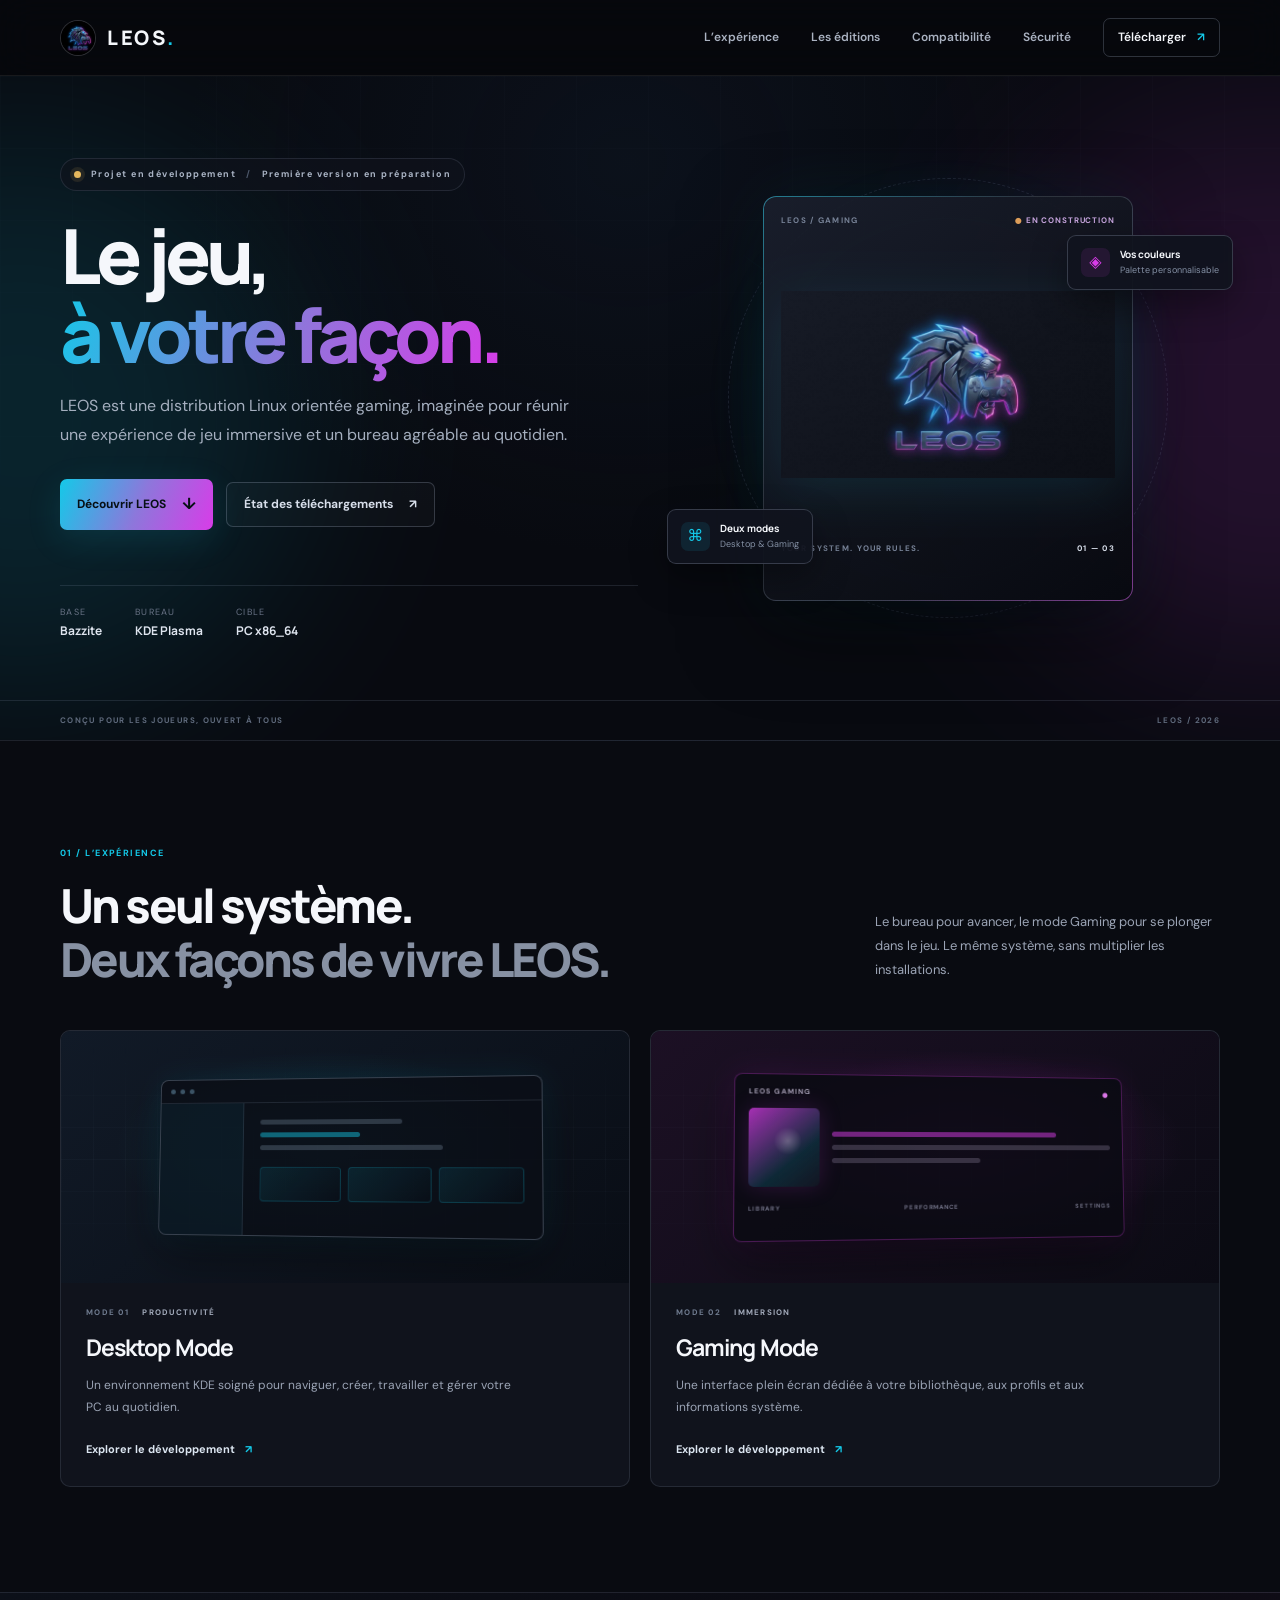
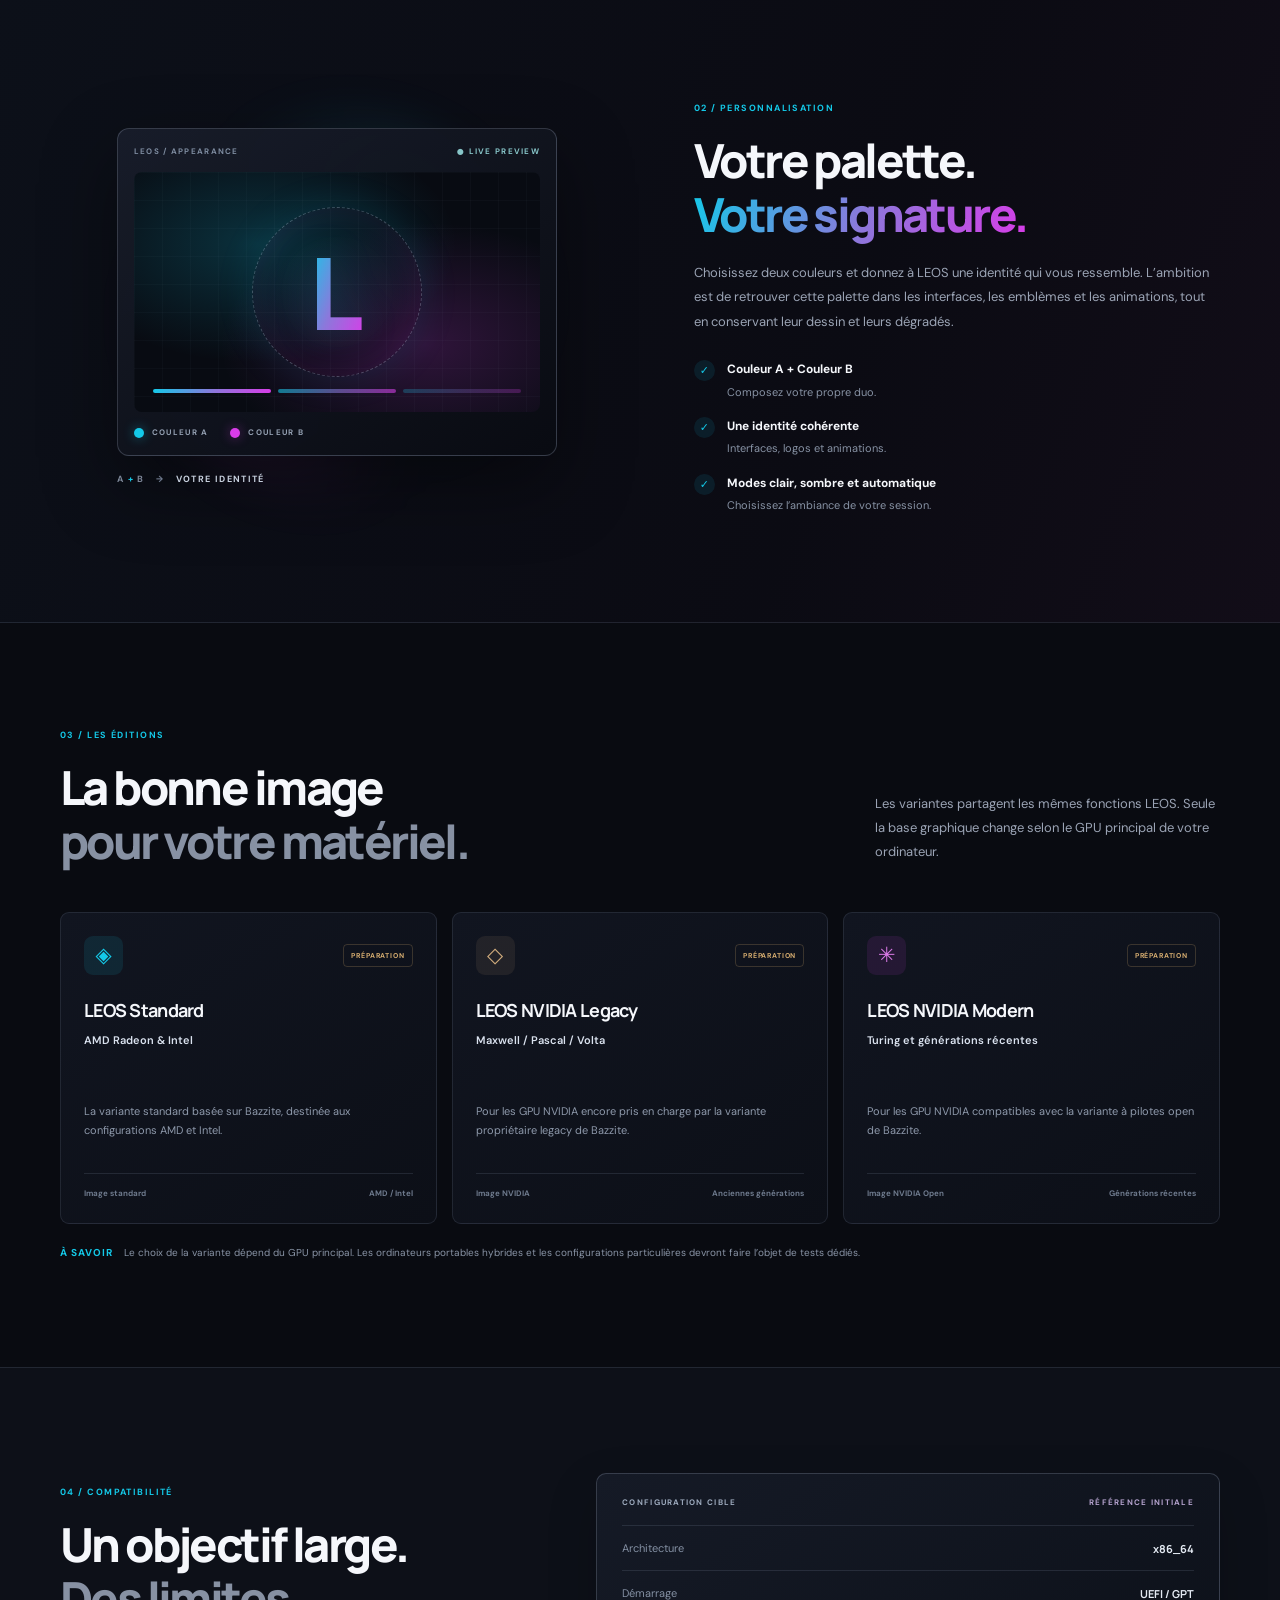
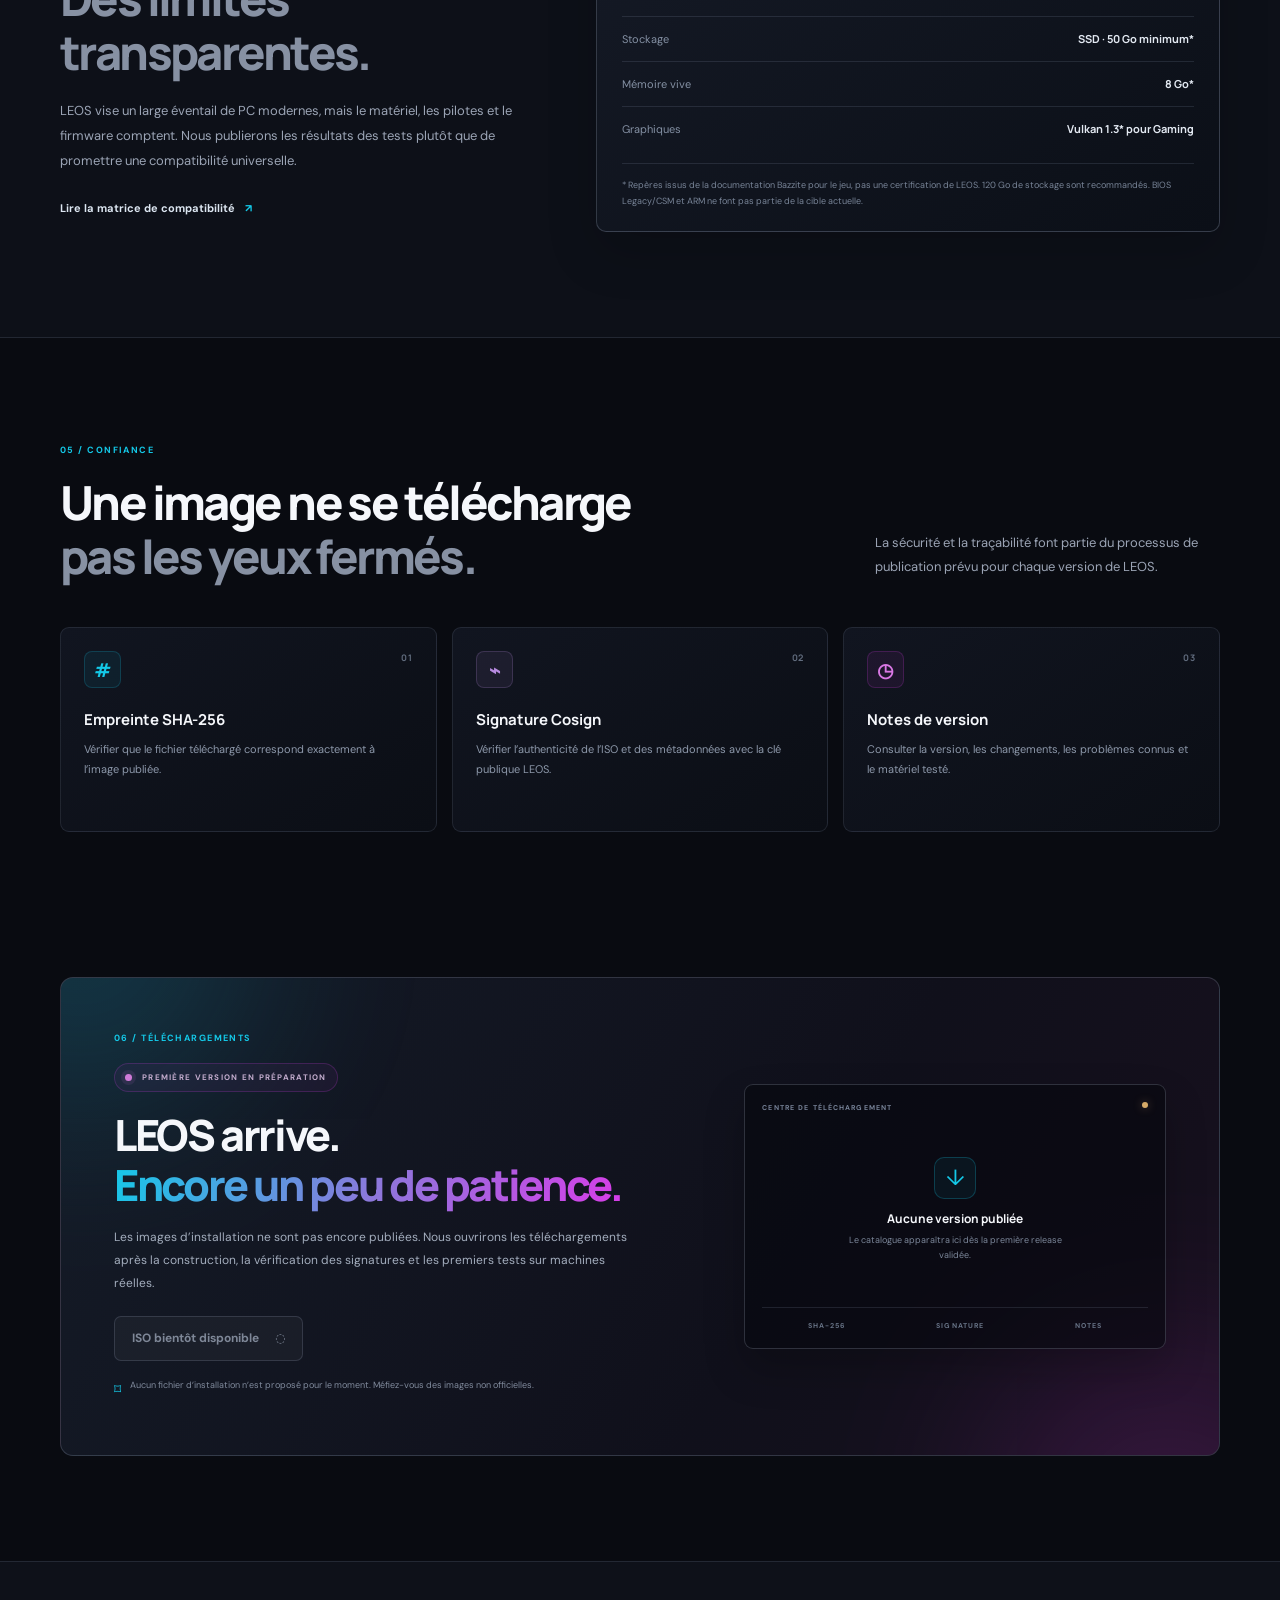
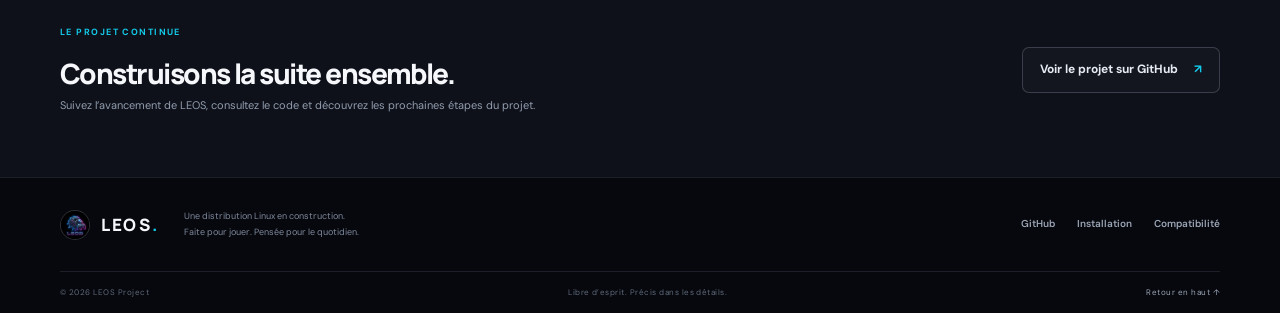
==== website/index.html @ 3f1412d2 "feat: add official LEOS launch website" ====
<!doctype html>
<html lang="fr">
<head>
  <meta charset="utf-8">
  <meta name="viewport" content="width=device-width, initial-scale=1">
  <meta name="theme-color" content="#07080d">
  <meta name="description" content="Découvrez LEOS, une distribution Linux en développement, pensée pour le jeu vidéo et le quotidien.">
  <meta property="og:type" content="website">
  <meta property="og:title" content="LEOS — Le jeu, à votre façon">
  <meta property="og:description" content="Une expérience Linux orientée gaming, personnalisable et construite pour le quotidien.">
  <meta property="og:image" content="assets/leos-gaming-logo.jpeg">
  <title>LEOS — Le jeu, à votre façon</title>
  <link rel="icon" type="image/svg+xml" href="assets/favicon.svg">
  <link rel="preconnect" href="https://fonts.googleapis.com">
  <link rel="preconnect" href="https://fonts.gstatic.com" crossorigin>
  <link href="https://fonts.googleapis.com/css2?family=DM+Sans:wght@400;500;600;700&family=Manrope:wght@400;500;600;700;800&display=swap" rel="stylesheet">
  <link rel="stylesheet" href="styles.css">
</head>
<body>
  <a class="skip-link" href="#contenu">Aller au contenu</a>

  <header class="site-header">
    <div class="container header-inner">
      <a class="brand" href="#accueil" aria-label="LEOS, accueil">
        <span class="brand-mark"><img src="assets/leos-gaming-logo.jpeg" alt=""></span>
        <span class="brand-word">LEOS<span class="brand-dot">.</span></span>
      </a>
      <button class="menu-toggle" type="button" aria-expanded="false" aria-controls="navigation" aria-label="Ouvrir le menu">
        <span></span><span></span>
      </button>
      <nav class="main-nav" id="navigation" aria-label="Navigation principale">
        <a href="#experience">L’expérience</a>
        <a href="#editions">Les éditions</a>
        <a href="#compatibilite">Compatibilité</a>
        <a href="#securite">Sécurité</a>
        <a class="nav-cta" href="#telechargement">Télécharger <span aria-hidden="true">↗</span></a>
      </nav>
    </div>
  </header>

  <main id="contenu">
    <section class="hero section-shell" id="accueil">
      <div class="hero-grid"></div>
      <div class="hero-glow hero-glow-a"></div>
      <div class="hero-glow hero-glow-b"></div>
      <div class="container hero-layout">
        <div class="hero-copy">
          <div class="eyebrow"><span class="status-pulse"></span> Projet en développement <span class="eyebrow-separator">/</span> Première version en préparation</div>
          <h1>Le jeu,<br><span class="gradient-text">à votre façon.</span></h1>
          <p class="hero-lead">LEOS est une distribution Linux orientée gaming, imaginée pour réunir une expérience de jeu immersive et un bureau agréable au quotidien.</p>
          <div class="hero-actions">
            <a class="button button-primary" href="#experience">Découvrir LEOS <span aria-hidden="true">↓</span></a>
            <a class="button button-quiet" href="#telechargement">État des téléchargements <span aria-hidden="true">↗</span></a>
          </div>
          <div class="hero-proof">
            <div><span class="proof-label">Base</span><strong>Bazzite</strong></div>
            <div><span class="proof-label">Bureau</span><strong>KDE Plasma</strong></div>
            <div><span class="proof-label">Cible</span><strong>PC x86_64</strong></div>
          </div>
        </div>
        <div class="hero-visual" aria-label="Emblème officiel LEOS Gaming">
          <div class="visual-orbit orbit-one"></div>
          <div class="visual-orbit orbit-two"></div>
          <div class="visual-crosshair crosshair-one"></div>
          <div class="visual-crosshair crosshair-two"></div>
          <div class="visual-card">
            <div class="visual-card-top"><span>LEOS / GAMING</span><span class="live-indicator">● EN CONSTRUCTION</span></div>
            <img class="hero-emblem" src="assets/leos-gaming-logo.jpeg" alt="Emblème du lion LEOS Gaming">
            <div class="visual-card-bottom"><span>YOUR SYSTEM. YOUR RULES.</span><span class="visual-index">01 — 03</span></div>
          </div>
          <div class="floating-tag tag-left"><span class="tag-icon">⌘</span><span><strong>Deux modes</strong><small>Desktop & Gaming</small></span></div>
          <div class="floating-tag tag-right"><span class="tag-icon tag-gradient">◈</span><span><strong>Vos couleurs</strong><small>Palette personnalisable</small></span></div>
        </div>
      </div>
      <div class="hero-bottom-line"><div class="container"><span>CONÇU POUR LES JOUEURS, OUVERT À TOUS</span><span>LEOS / 2026</span></div></div>
    </section>

    <section class="intro-section section-pad" id="experience">
      <div class="container">
        <div class="section-heading">
          <div><span class="section-kicker">01 / L’EXPÉRIENCE</span><h2>Un seul système.<br><span class="muted-heading">Deux façons de vivre LEOS.</span></h2></div>
          <p>Le bureau pour avancer, le mode Gaming pour se plonger dans le jeu. Le même système, sans multiplier les installations.</p>
        </div>
        <div class="mode-grid">
          <article class="mode-card mode-desktop">
            <div class="mode-card-art desktop-art" aria-hidden="true"><div class="window-frame"><div class="window-dots"><i></i><i></i><i></i></div><div class="window-content"><div class="window-sidebar"></div><div class="window-main"><span></span><span></span><span></span><div class="window-tile-row"><i></i><i></i><i></i></div></div></div></div></div>
            <div class="mode-card-body"><div class="mode-label">MODE 01 <span>PRODUCTIVITÉ</span></div><h3>Desktop Mode</h3><p>Un environnement KDE soigné pour naviguer, créer, travailler et gérer votre PC au quotidien.</p><a href="https://github.com/jovanille43/LEOS/tree/main/desktop" class="text-link" target="_blank" rel="noreferrer">Explorer le développement <span aria-hidden="true">↗</span></a></div>
          </article>
          <article class="mode-card mode-gaming">
            <div class="mode-card-art gaming-art" aria-hidden="true"><div class="game-frame"><div class="game-top"><span>LEOS GAMING</span><span>●</span></div><div class="game-content"><div class="game-cover"></div><div class="game-lines"><i></i><i></i><i></i></div></div><div class="game-bottom"><span>LIBRARY</span><span>PERFORMANCE</span><span>SETTINGS</span></div></div></div>
            <div class="mode-card-body"><div class="mode-label">MODE 02 <span>IMMERSION</span></div><h3>Gaming Mode</h3><p>Une interface plein écran dédiée à votre bibliothèque, aux profils et aux informations système.</p><a href="https://github.com/jovanille43/LEOS/tree/main/gaming" class="text-link" target="_blank" rel="noreferrer">Explorer le développement <span aria-hidden="true">↗</span></a></div>
          </article>
        </div>
      </div>
    </section>

    <section class="custom-section section-pad">
      <div class="container custom-layout">
        <div class="custom-visual" aria-hidden="true">
          <div class="palette-panel">
            <div class="palette-panel-head"><span>LEOS / APPEARANCE</span><span>● LIVE PREVIEW</span></div>
            <div class="palette-preview">
              <div class="palette-ring"></div>
              <div class="palette-mark">L</div>
              <div class="palette-bars"><i></i><i></i><i></i></div>
            </div>
            <div class="palette-controls"><span><i class="color-dot color-a"></i> COULEUR A</span><span><i class="color-dot color-b"></i> COULEUR B</span></div>
          </div>
          <div class="palette-caption">A <span>+</span> B <span class="caption-arrow">→</span> <strong>VOTRE IDENTITÉ</strong></div>
        </div>
        <div class="custom-copy">
          <span class="section-kicker">02 / PERSONNALISATION</span>
          <h2>Votre palette.<br><span class="gradient-text">Votre signature.</span></h2>
          <p>Choisissez deux couleurs et donnez à LEOS une identité qui vous ressemble. L’ambition est de retrouver cette palette dans les interfaces, les emblèmes et les animations, tout en conservant leur dessin et leurs dégradés.</p>
          <div class="custom-points"><div><span class="check-mark">✓</span><span><strong>Couleur A + Couleur B</strong><small>Composez votre propre duo.</small></span></div><div><span class="check-mark">✓</span><span><strong>Une identité cohérente</strong><small>Interfaces, logos et animations.</small></span></div><div><span class="check-mark">✓</span><span><strong>Modes clair, sombre et automatique</strong><small>Choisissez l’ambiance de votre session.</small></span></div></div>
        </div>
      </div>
    </section>

    <section class="editions-section section-pad" id="editions">
      <div class="container">
        <div class="section-heading">
          <div><span class="section-kicker">03 / LES ÉDITIONS</span><h2>La bonne image<br><span class="muted-heading">pour votre matériel.</span></h2></div>
          <p>Les variantes partagent les mêmes fonctions LEOS. Seule la base graphique change selon le GPU principal de votre ordinateur.</p>
        </div>
        <div class="edition-grid">
          <article class="edition-card">
            <div class="edition-top"><span class="edition-symbol symbol-standard">◈</span><span class="edition-status">PRÉPARATION</span></div>
            <h3>LEOS Standard</h3><p class="edition-target">AMD Radeon & Intel</p>
            <p>La variante standard basée sur Bazzite, destinée aux configurations AMD et Intel.</p>
            <div class="edition-meta"><span>Image standard</span><span>AMD / Intel</span></div>
          </article>
          <article class="edition-card">
            <div class="edition-top"><span class="edition-symbol symbol-legacy">◇</span><span class="edition-status">PRÉPARATION</span></div>
            <h3>LEOS NVIDIA Legacy</h3><p class="edition-target">Maxwell / Pascal / Volta</p>
            <p>Pour les GPU NVIDIA encore pris en charge par la variante propriétaire legacy de Bazzite.</p>
            <div class="edition-meta"><span>Image NVIDIA</span><span>Anciennes générations</span></div>
          </article>
          <article class="edition-card">
            <div class="edition-top"><span class="edition-symbol symbol-modern">✳</span><span class="edition-status">PRÉPARATION</span></div>
            <h3>LEOS NVIDIA Modern</h3><p class="edition-target">Turing et générations récentes</p>
            <p>Pour les GPU NVIDIA compatibles avec la variante à pilotes open de Bazzite.</p>
            <div class="edition-meta"><span>Image NVIDIA Open</span><span>Générations récentes</span></div>
          </article>
        </div>
        <p class="edition-note"><span>À savoir</span> Le choix de la variante dépend du GPU principal. Les ordinateurs portables hybrides et les configurations particulières devront faire l’objet de tests dédiés.</p>
      </div>
    </section>

    <section class="compat-section section-pad" id="compatibilite">
      <div class="container compat-layout">
        <div class="compat-copy">
          <span class="section-kicker">04 / COMPATIBILITÉ</span>
          <h2>Un objectif large.<br><span class="muted-heading">Des limites transparentes.</span></h2>
          <p>LEOS vise un large éventail de PC modernes, mais le matériel, les pilotes et le firmware comptent. Nous publierons les résultats des tests plutôt que de promettre une compatibilité universelle.</p>
          <a class="text-link" href="https://github.com/jovanille43/LEOS/blob/main/docs/hardware-compatibility.md" target="_blank" rel="noreferrer">Lire la matrice de compatibilité <span aria-hidden="true">↗</span></a>
        </div>
        <div class="spec-panel">
          <div class="spec-panel-header"><span>CONFIGURATION CIBLE</span><span class="spec-label">RÉFÉRENCE INITIALE</span></div>
          <div class="spec-row"><span>Architecture</span><strong>x86_64</strong></div>
          <div class="spec-row"><span>Démarrage</span><strong>UEFI / GPT</strong></div>
          <div class="spec-row"><span>Stockage</span><strong>SSD · 50 Go minimum*</strong></div>
          <div class="spec-row"><span>Mémoire vive</span><strong>8 Go*</strong></div>
          <div class="spec-row"><span>Graphiques</span><strong>Vulkan 1.3* pour Gaming</strong></div>
          <div class="spec-footnote">* Repères issus de la documentation Bazzite pour le jeu, pas une certification de LEOS. 120 Go de stockage sont recommandés. BIOS Legacy/CSM et ARM ne font pas partie de la cible actuelle.</div>
        </div>
      </div>
    </section>

    <section class="security-section section-pad" id="securite">
      <div class="container">
        <div class="section-heading">
          <div><span class="section-kicker">05 / CONFIANCE</span><h2>Une image ne se télécharge<br><span class="muted-heading">pas les yeux fermés.</span></h2></div>
          <p>La sécurité et la traçabilité font partie du processus de publication prévu pour chaque version de LEOS.</p>
        </div>
        <div class="security-grid">
          <article class="security-item"><span class="security-number">01</span><div class="security-icon">#</div><h3>Empreinte SHA-256</h3><p>Vérifier que le fichier téléchargé correspond exactement à l’image publiée.</p></article>
          <article class="security-item"><span class="security-number">02</span><div class="security-icon">⌁</div><h3>Signature Cosign</h3><p>Vérifier l’authenticité de l’ISO et des métadonnées avec la clé publique LEOS.</p></article>
          <article class="security-item"><span class="security-number">03</span><div class="security-icon">◷</div><h3>Notes de version</h3><p>Consulter la version, les changements, les problèmes connus et le matériel testé.</p></article>
        </div>
      </div>
    </section>

    <section class="download-section section-pad" id="telechargement">
      <div class="container">
        <div class="download-panel">
          <div class="download-orb download-orb-a"></div><div class="download-orb download-orb-b"></div>
          <div class="download-content">
            <span class="section-kicker">06 / TÉLÉCHARGEMENTS</span>
            <div class="download-status"><span class="status-pulse"></span> PREMIÈRE VERSION EN PRÉPARATION</div>
            <h2>LEOS arrive.<br><span class="gradient-text">Encore un peu de patience.</span></h2>
            <p>Les images d’installation ne sont pas encore publiées. Nous ouvrirons les téléchargements après la construction, la vérification des signatures et les premiers tests sur machines réelles.</p>
            <button class="button button-disabled" type="button" disabled aria-disabled="true">ISO bientôt disponible <span aria-hidden="true">◌</span></button>
            <div class="download-footnote"><span class="lock-icon">⌑</span> Aucun fichier d’installation n’est proposé pour le moment. Méfiez-vous des images non officielles.</div>
          </div>
          <div class="release-preview">
            <div class="release-preview-head"><span>CENTRE DE TÉLÉCHARGEMENT</span><span class="release-dot"></span></div>
            <div class="release-placeholder"><div class="release-icon">↓</div><strong>Aucune version publiée</strong><span>Le catalogue apparaîtra ici dès la première release validée.</span></div>
            <div class="release-preview-footer"><span>SHA-256</span><span>SIGNATURE</span><span>NOTES</span></div>
          </div>
        </div>
      </div>
    </section>

    <section class="community-section">
      <div class="container community-inner"><div><span class="section-kicker">LE PROJET CONTINUE</span><h2>Construisons la suite ensemble.</h2><p>Suivez l’avancement de LEOS, consultez le code et découvrez les prochaines étapes du projet.</p></div><a class="button button-outline" href="https://github.com/jovanille43/LEOS" target="_blank" rel="noreferrer">Voir le projet sur GitHub <span aria-hidden="true">↗</span></a></div>
    </section>
  </main>

  <footer class="site-footer">
    <div class="container footer-main">
      <a class="brand footer-brand" href="#accueil"><span class="brand-mark"><img src="assets/leos-gaming-logo.jpeg" alt=""></span><span class="brand-word">LEOS<span class="brand-dot">.</span></span></a>
      <p>Une distribution Linux en construction.<br>Faite pour jouer. Pensée pour le quotidien.</p>
      <div class="footer-links"><a href="https://github.com/jovanille43/LEOS" target="_blank" rel="noreferrer">GitHub</a><a href="https://github.com/jovanille43/LEOS/blob/main/docs/installation.md" target="_blank" rel="noreferrer">Installation</a><a href="https://github.com/jovanille43/LEOS/blob/main/docs/hardware-compatibility.md" target="_blank" rel="noreferrer">Compatibilité</a></div>
    </div>
    <div class="container footer-bottom"><span>© <span id="year">2026</span> LEOS Project</span><span>Libre d’esprit. Précis dans les détails.</span><a href="#accueil">Retour en haut ↑</a></div>
  </footer>
  <script src="script.js" defer></script>
</body>
</html>
---- website/styles.css ----
:root {
  color-scheme: dark;
  --bg: #07080d;
  --bg-soft: #0b0d14;
  --panel: #10131c;
  --panel-raised: #141824;
  --line: rgba(180, 194, 220, .13);
  --line-strong: rgba(180, 194, 220, .23);
  --text: #f5f7fb;
  --muted: #9ba4b5;
  --subtle: #697386;
  --a: #14c9e8;
  --b: #d83ce8;
  --gradient: linear-gradient(112deg, var(--a) 0%, #8d77db 52%, var(--b) 100%);
  --font: "DM Sans", ui-sans-serif, system-ui, sans-serif;
  --display: "Manrope", "DM Sans", ui-sans-serif, sans-serif;
  --container: 1160px;
}
* { box-sizing: border-box; }
html { scroll-behavior: smooth; scroll-padding-top: 92px; }
body { margin: 0; background: var(--bg); color: var(--text); font-family: var(--font); font-size: 15px; line-height: 1.65; -webkit-font-smoothing: antialiased; }
a { color: inherit; text-decoration: none; }
button { font: inherit; }
img { display: block; max-width: 100%; }
.container { width: min(var(--container), calc(100% - 48px)); margin-inline: auto; }
.skip-link { position: absolute; top: -60px; left: 20px; z-index: 100; padding: 10px 14px; background: white; color: #111; border-radius: 8px; }
.skip-link:focus { top: 12px; }
.site-header { position: sticky; top: 0; z-index: 50; height: 76px; background: rgba(7, 8, 13, .84); border-bottom: 1px solid rgba(255,255,255,.07); backdrop-filter: blur(18px); }
.header-inner, .main-nav, .brand { display: flex; align-items: center; }
.header-inner { height: 100%; justify-content: space-between; }
.brand { gap: 11px; }
.brand-mark { width: 36px; height: 36px; overflow: hidden; border-radius: 50%; display: grid; place-items: center; background: #090b11; border: 1px solid rgba(255,255,255,.15); }
.brand-mark img { width: 100%; height: 100%; object-fit: cover; }
.brand-word { font: 800 20px/1 var(--display); letter-spacing: .13em; }
.brand-dot { color: var(--a); }
.main-nav { gap: 32px; font-size: 12px; font-weight: 600; color: #abb3c2; }
.main-nav a { transition: color .2s ease; }
.main-nav a:hover, .footer-links a:hover { color: white; }
.main-nav .nav-cta { color: var(--text); border: 1px solid var(--line-strong); border-radius: 7px; padding: 9px 14px; }
.nav-cta span { color: var(--a); margin-left: 8px; }
.menu-toggle { display: none; }
.section-shell { position: relative; overflow: hidden; }
.hero { min-height: 665px; display: flex; align-items: center; border-bottom: 1px solid var(--line); background: radial-gradient(ellipse at 49% 13%, rgba(22, 39, 63, .24), transparent 48%), #080a10; }
.hero-grid { position: absolute; inset: 0; opacity: .32; pointer-events: none; background-image: linear-gradient(rgba(158,178,205,.055) 1px, transparent 1px), linear-gradient(90deg, rgba(158,178,205,.055) 1px, transparent 1px); background-size: 72px 72px; mask-image: linear-gradient(to bottom, black, transparent 90%); }
.hero-glow { position: absolute; width: 560px; height: 560px; border-radius: 50%; filter: blur(100px); opacity: .13; pointer-events: none; }
.hero-glow-a { left: -260px; top: 60px; background: var(--a); }
.hero-glow-b { right: -270px; top: 30px; background: var(--b); }
.hero-layout { position: relative; z-index: 1; display: grid; grid-template-columns: 1.03fr .97fr; align-items: center; gap: 38px; padding-top: 66px; padding-bottom: 85px; }
.hero-copy { max-width: 590px; }
.eyebrow, .section-kicker, .mode-label, .edition-status, .spec-panel-header, .release-preview-head, .release-preview-footer, .visual-card-top, .visual-card-bottom, .palette-panel-head, .palette-controls, .download-status { font-size: 9px; font-weight: 700; letter-spacing: .16em; }
.eyebrow { display: inline-flex; align-items: center; gap: 10px; color: #aab4c5; border: 1px solid var(--line); background: rgba(16,19,28,.65); border-radius: 100px; padding: 8px 13px; }
.status-pulse { width: 7px; height: 7px; flex: 0 0 7px; border-radius: 50%; background: #e5b75d; box-shadow: 0 0 0 4px rgba(229,183,93,.11); }
.eyebrow-separator { color: #4d586b; }
h1, h2, h3, p { margin-top: 0; }
h1, h2, h3 { font-family: var(--display); }
h1 { margin: 25px 0 19px; font-size: clamp(48px, 6.4vw, 76px); line-height: 1.03; letter-spacing: -.065em; font-weight: 800; }
.gradient-text { color: transparent; background: var(--gradient); background-clip: text; -webkit-background-clip: text; }
.hero-lead { max-width: 515px; color: #a5afbf; font-size: 16px; line-height: 1.8; }
.hero-actions { display: flex; align-items: center; gap: 13px; margin-top: 30px; flex-wrap: wrap; }
.button { display: inline-flex; align-items: center; justify-content: center; gap: 16px; border-radius: 7px; padding: 12px 17px; font-size: 12px; font-weight: 700; transition: transform .2s ease, border-color .2s ease, background .2s ease; }
.button:hover:not(:disabled) { transform: translateY(-2px); }
.button-primary { color: #071015; background: var(--gradient); box-shadow: 0 9px 35px rgba(20,201,232,.13); }
.button-primary span { font-size: 16px; }
.button-quiet { color: #d7deea; border: 1px solid var(--line-strong); background: rgba(255,255,255,.025); }
.button-quiet:hover { border-color: rgba(20,201,232,.45); }
.hero-proof { display: flex; gap: 33px; margin-top: 55px; padding-top: 19px; border-top: 1px solid var(--line); }
.hero-proof div { display: grid; gap: 2px; }
.proof-label { color: var(--subtle); font-size: 9px; text-transform: uppercase; letter-spacing: .14em; }
.hero-proof strong { font: 700 12px var(--display); color: #dfe5ef; }
.hero-visual { position: relative; min-height: 455px; display: grid; place-items: center; }
.visual-orbit { position: absolute; width: 440px; height: 440px; border-radius: 50%; border: 1px dashed rgba(167,185,215,.14); }
.orbit-two { width: 360px; height: 360px; border-style: solid; border-color: rgba(20,201,232,.1); box-shadow: 0 0 80px rgba(20,201,232,.07), inset 0 0 80px rgba(216,60,232,.035); }
.visual-crosshair { position: absolute; width: 505px; height: 1px; background: linear-gradient(90deg, transparent, rgba(20,201,232,.3), transparent); transform: rotate(35deg); }
.crosshair-two { transform: rotate(-35deg); background: linear-gradient(90deg, transparent, rgba(216,60,232,.3), transparent); }
.visual-card { position: relative; z-index: 2; width: min(100%, 370px); height: 405px; border: 1px solid rgba(190,207,234,.2); border-radius: 13px; padding: 17px; background: linear-gradient(145deg, rgba(26,31,44,.94), rgba(8,10,16,.96)); box-shadow: 0 28px 80px rgba(0,0,0,.5), 0 0 75px rgba(20,201,232,.08); display: flex; flex-direction: column; }
.visual-card::before { content: ""; position: absolute; inset: -1px; border-radius: inherit; padding: 1px; background: linear-gradient(135deg, rgba(20,201,232,.48), transparent 35%, transparent 65%, rgba(216,60,232,.45)); -webkit-mask: linear-gradient(#000 0 0) content-box, linear-gradient(#000 0 0); -webkit-mask-composite: xor; mask-composite: exclude; pointer-events: none; }
.visual-card-top, .visual-card-bottom { display: flex; justify-content: space-between; align-items: center; color: #778297; font-size: 8px; }
.live-indicator { color: #c6a4dd; letter-spacing: .11em; }
.live-indicator:first-letter { color: #dc9d59; }
.hero-emblem { width: 100%; height: 315px; object-fit: contain; mix-blend-mode: screen; filter: drop-shadow(0 10px 26px rgba(20,201,232,.12)); }
.visual-index { color: #d9dfeb; }
.floating-tag { position: absolute; z-index: 3; display: flex; align-items: center; gap: 10px; padding: 11px 13px; background: rgba(16,20,30,.94); border: 1px solid var(--line-strong); border-radius: 9px; box-shadow: 0 14px 35px rgba(0,0,0,.35); }
.tag-left { left: -9px; bottom: 62px; }
.tag-right { right: -13px; top: 64px; }
.tag-icon { width: 29px; height: 29px; display: grid; place-items: center; color: var(--a); border-radius: 7px; background: rgba(20,201,232,.1); font-size: 16px; }
.tag-gradient { color: var(--b); background: rgba(216,60,232,.1); }
.floating-tag strong, .floating-tag small { display: block; }
.floating-tag strong { font: 700 10px var(--display); }
.floating-tag small { margin-top: 2px; color: #8490a4; font-size: 9px; }
.hero-bottom-line { position: absolute; bottom: 0; left: 0; width: 100%; border-top: 1px solid var(--line); }
.hero-bottom-line .container { display: flex; justify-content: space-between; padding-top: 13px; padding-bottom: 13px; color: #5f6a7c; font-size: 8px; font-weight: 700; letter-spacing: .17em; }
.section-pad { padding: 105px 0; }
.intro-section { background: #090b11; }
.section-heading { display: flex; justify-content: space-between; align-items: end; gap: 45px; margin-bottom: 44px; }
.section-kicker { display: block; color: var(--a); margin-bottom: 17px; }
h2 { margin: 0; font-size: clamp(32px, 4vw, 47px); line-height: 1.15; letter-spacing: -.055em; font-weight: 800; }
.muted-heading { color: #8791a3; }
.section-heading > p { max-width: 345px; margin: 0 0 4px; color: var(--muted); font-size: 13px; line-height: 1.85; }
.mode-grid { display: grid; grid-template-columns: 1fr 1fr; gap: 20px; }
.mode-card { overflow: hidden; border: 1px solid var(--line); border-radius: 10px; background: var(--panel); }
.mode-card-art { height: 252px; display: grid; place-items: center; overflow: hidden; position: relative; }
.desktop-art { background: radial-gradient(ellipse at 47% 46%, rgba(20,201,232,.14), transparent 50%), linear-gradient(140deg, #111a27, #090d15); }
.desktop-art::before, .gaming-art::before { content: ""; position: absolute; inset: 0; opacity: .3; background-image: linear-gradient(rgba(180,200,220,.1) 1px, transparent 1px), linear-gradient(90deg, rgba(180,200,220,.1) 1px, transparent 1px); background-size: 32px 32px; mask-image: linear-gradient(transparent, black, transparent); }
.window-frame { width: 68%; height: 160px; border-radius: 8px; overflow: hidden; border: 1px solid rgba(192,214,238,.25); background: rgba(10,14,22,.85); box-shadow: 0 20px 50px rgba(0,0,0,.4), 0 0 35px rgba(20,201,232,.1); transform: perspective(700px) rotateY(-7deg) rotateX(3deg); }
.window-dots { height: 24px; display: flex; align-items: center; gap: 5px; padding-left: 10px; border-bottom: 1px solid var(--line); }
.window-dots i { width: 5px; height: 5px; border-radius: 50%; background: #3b5365; }
.window-content { display: flex; height: calc(100% - 24px); }
.window-sidebar { width: 23%; background: rgba(20,201,232,.055); border-right: 1px solid var(--line); }
.window-main { flex: 1; padding: 17px; }
.window-main > span { display: block; height: 5px; width: 55%; margin: 0 0 8px; border-radius: 5px; background: rgba(173,195,222,.22); }
.window-main > span:nth-child(2) { width: 39%; background: rgba(20,201,232,.45); }
.window-main > span:nth-child(3) { width: 70%; }
.window-tile-row { display: flex; gap: 7px; margin-top: 17px; }
.window-tile-row i { flex: 1; height: 35px; border: 1px solid rgba(20,201,232,.18); border-radius: 4px; background: linear-gradient(135deg, rgba(20,201,232,.1), transparent); }
.gaming-art { background: radial-gradient(ellipse at 55% 46%, rgba(216,60,232,.17), transparent 50%), linear-gradient(140deg, #1c1024, #0b0b14); }
.game-frame { width: 69%; height: 164px; border: 1px solid rgba(216,60,232,.3); border-radius: 8px; background: rgba(10,10,18,.85); padding: 11px 13px; box-shadow: 0 20px 50px rgba(0,0,0,.45), 0 0 35px rgba(216,60,232,.12); transform: perspective(700px) rotateY(7deg) rotateX(3deg); }
.game-top, .game-bottom { display: flex; justify-content: space-between; font-size: 7px; font-weight: 700; letter-spacing: .14em; color: #a5a0b4; }
.game-top span:last-child { color: #db76e7; }
.game-content { display: flex; gap: 12px; height: 97px; align-items: center; }
.game-cover { width: 68px; height: 77px; border-radius: 5px; background: radial-gradient(circle at 55% 42%, rgba(255,255,255,.25), transparent 23%), linear-gradient(140deg, rgba(216,60,232,.75), rgba(20,201,232,.16) 65%, #131522); box-shadow: 0 0 22px rgba(216,60,232,.17); }
.game-lines { flex: 1; display: grid; gap: 8px; }
.game-lines i { display: block; height: 5px; border-radius: 4px; background: rgba(174,164,196,.25); }
.game-lines i:first-child { width: 80%; background: rgba(216,60,232,.5); }
.game-lines i:last-child { width: 52%; }
.game-bottom { color: #717287; font-size: 6px; margin-top: 7px; }
.mode-card-body { padding: 23px 25px 25px; }
.mode-label { color: #6f7b8f; font-size: 8px; }
.mode-label span { margin-left: 10px; color: #a2aaba; }
.mode-card h3 { margin: 10px 0 8px; font-size: 23px; letter-spacing: -.04em; }
.mode-card p { max-width: 440px; color: var(--muted); font-size: 12px; line-height: 1.8; margin-bottom: 18px; }
.text-link { display: inline-flex; align-items: center; gap: 10px; color: #dce6f1; font-size: 11px; font-weight: 700; }
.text-link span { color: var(--a); transition: transform .2s; }
.text-link:hover span { transform: translate(3px,-2px); }
.custom-section { overflow: hidden; border-block: 1px solid var(--line); background: linear-gradient(110deg, #0c1019, #0b0b13 65%, #120d18); }
.custom-layout { display: grid; grid-template-columns: 1fr .95fr; align-items: center; gap: 80px; }
.custom-visual { position: relative; padding: 30px 15px; }
.custom-visual::before { content: ""; position: absolute; width: 380px; height: 380px; top: 50%; left: 50%; transform: translate(-50%,-50%); border-radius: 50%; background: conic-gradient(from 30deg, rgba(20,201,232,.12), transparent 35%, rgba(216,60,232,.12), transparent 80%, rgba(20,201,232,.12)); filter: blur(25px); }
.palette-panel { position: relative; max-width: 440px; margin: auto; border-radius: 12px; border: 1px solid var(--line-strong); background: linear-gradient(145deg, rgba(24,29,42,.96), rgba(9,11,18,.98)); box-shadow: 0 28px 75px rgba(0,0,0,.4); padding: 16px; }
.palette-panel-head { display: flex; justify-content: space-between; color: #7e8ca0; font-size: 8px; }
.palette-panel-head span:last-child { color: #87c5c8; }
.palette-preview { height: 240px; margin: 14px 0; border-radius: 8px; display: grid; place-items: center; position: relative; overflow: hidden; background: radial-gradient(ellipse at 30% 30%, rgba(20,201,232,.2), transparent 50%), radial-gradient(ellipse at 72% 72%, rgba(216,60,232,.19), transparent 50%), #080b12; }
.palette-preview::before { content: ""; position: absolute; inset: 0; opacity: .35; background-image: linear-gradient(rgba(180,200,220,.09) 1px, transparent 1px), linear-gradient(90deg, rgba(180,200,220,.09) 1px, transparent 1px); background-size: 28px 28px; }
.palette-ring { position: absolute; width: 170px; height: 170px; border-radius: 50%; border: 1px dashed rgba(194,211,238,.3); box-shadow: 0 0 40px rgba(20,201,232,.1), inset 0 0 35px rgba(216,60,232,.07); }
.palette-mark { position: relative; font: 800 100px/.9 var(--display); letter-spacing: -.1em; padding-right: 12px; background: var(--gradient); color: transparent; background-clip: text; -webkit-background-clip: text; filter: drop-shadow(0 0 20px rgba(20,201,232,.2)); }
.palette-bars { position: absolute; bottom: 19px; left: 19px; right: 19px; display: flex; gap: 7px; }
.palette-bars i { height: 4px; flex: 1; border-radius: 5px; background: var(--gradient); }
.palette-bars i:nth-child(2) { opacity: .58; }
.palette-bars i:nth-child(3) { opacity: .25; }
.palette-controls { display: flex; gap: 22px; color: #94a0b2; font-size: 8px; }
.palette-controls span { display: inline-flex; align-items: center; gap: 8px; }
.color-dot { width: 10px; height: 10px; border-radius: 50%; display: inline-block; }
.color-a { background: var(--a); box-shadow: 0 0 12px rgba(20,201,232,.45); }
.color-b { background: var(--b); box-shadow: 0 0 12px rgba(216,60,232,.4); }
.palette-caption { position: relative; margin: 16px auto 0; max-width: 440px; color: #7d8798; font-size: 9px; letter-spacing: .15em; font-weight: 700; }
.palette-caption span:first-child { color: var(--a); }
.palette-caption .caption-arrow { color: #6f7a8e; margin: 0 8px; }
.palette-caption strong { color: #c8d1df; }
.custom-copy h2 { margin-bottom: 20px; }
.custom-copy > p { color: var(--muted); font-size: 13px; line-height: 1.9; }
.custom-points { display: grid; gap: 16px; margin-top: 25px; }
.custom-points > div { display: flex; align-items: flex-start; gap: 12px; }
.check-mark { width: 21px; height: 21px; display: grid; place-items: center; flex: 0 0 21px; border-radius: 50%; color: var(--a); background: rgba(20,201,232,.1); font-size: 11px; }
.custom-points strong, .custom-points small { display: block; }
.custom-points strong { font-size: 12px; }
.custom-points small { margin-top: 3px; color: #8792a4; font-size: 11px; }
.editions-section { background: #090b11; }
.edition-grid { display: grid; grid-template-columns: repeat(3, 1fr); gap: 15px; }
.edition-card { padding: 23px; border: 1px solid var(--line); border-radius: 9px; background: linear-gradient(145deg, #111520, #0c0f17); transition: transform .2s, border-color .2s; }
.edition-card:hover { transform: translateY(-4px); border-color: rgba(20,201,232,.28); }
.edition-top { display: flex; justify-content: space-between; align-items: center; margin-bottom: 21px; }
.edition-symbol { width: 39px; height: 39px; display: grid; place-items: center; border-radius: 9px; font-size: 21px; background: rgba(20,201,232,.1); color: var(--a); }
.symbol-legacy { background: rgba(190,160,115,.1); color: #d2ad7d; }
.symbol-modern { background: rgba(216,60,232,.1); color: #d879e5; }
.edition-status { color: #d6ad70; font-size: 7px; letter-spacing: .12em; border: 1px solid rgba(214,173,112,.22); padding: 5px 7px; border-radius: 4px; }
.edition-card h3 { margin: 0 0 5px; font-size: 18px; letter-spacing: -.04em; }
.edition-target { color: #dae2ef !important; font-weight: 600; }
.edition-card p { color: #8e99ab; font-size: 11px; line-height: 1.75; min-height: 60px; }
.edition-meta { display: flex; justify-content: space-between; gap: 10px; border-top: 1px solid var(--line); padding-top: 13px; color: #6e7a8d; font-size: 8px; font-weight: 700; }
.edition-note { margin: 20px 0 0; color: #8994a6; font-size: 10px; line-height: 1.8; }
.edition-note span { display: inline-block; margin-right: 8px; color: var(--a); font-weight: 700; text-transform: uppercase; letter-spacing: .1em; }
.compat-section { background: #0d1018; border-block: 1px solid var(--line); }
.compat-layout { display: grid; grid-template-columns: .85fr 1.15fr; align-items: center; gap: 75px; }
.compat-copy h2 { margin-bottom: 20px; }
.compat-copy > p { color: var(--muted); font-size: 13px; line-height: 1.9; margin-bottom: 22px; }
.spec-panel { border: 1px solid var(--line-strong); background: linear-gradient(145deg, #151a26, #0b0f17); border-radius: 10px; padding: 22px 25px; box-shadow: 0 20px 50px rgba(0,0,0,.18); }
.spec-panel-header { display: flex; justify-content: space-between; color: #9daabd; margin-bottom: 16px; font-size: 8px; }
.spec-label { color: #b5a3ce; }
.spec-row { display: flex; justify-content: space-between; align-items: center; gap: 15px; padding: 13px 0; border-top: 1px solid var(--line); font-size: 11px; }
.spec-row > span { color: #8490a3; }
.spec-row strong { color: #e3e9f2; font: 700 11px var(--display); text-align: right; }
.spec-footnote { margin-top: 12px; padding-top: 13px; border-top: 1px solid var(--line); color: #788497; font-size: 9px; line-height: 1.8; }
.security-section { background: #090b11; }
.security-grid { display: grid; grid-template-columns: repeat(3,1fr); gap: 15px; }
.security-item { min-height: 205px; position: relative; padding: 23px; border: 1px solid var(--line); border-radius: 9px; background: linear-gradient(145deg, #111520, #0b0e15); }
.security-number { position: absolute; top: 23px; right: 23px; color: #626d7f; font: 700 9px var(--display); letter-spacing: .1em; }
.security-icon { width: 37px; height: 37px; margin-bottom: 20px; display: grid; place-items: center; color: var(--a); border-radius: 8px; border: 1px solid rgba(20,201,232,.19); background: rgba(20,201,232,.07); font: 700 19px var(--display); }
.security-item:nth-child(2) .security-icon { color: #b78be0; border-color: rgba(183,139,224,.2); background: rgba(183,139,224,.08); }
.security-item:nth-child(3) .security-icon { color: #da78e5; border-color: rgba(216,60,232,.19); background: rgba(216,60,232,.07); }
.security-item h3 { margin: 0 0 7px; font-size: 15px; }
.security-item p { margin: 0; color: #8d98aa; font-size: 11px; line-height: 1.8; }
.download-section { padding-top: 40px; background: #090b11; }
.download-panel { display: grid; grid-template-columns: 1.05fr .75fr; align-items: center; gap: 40px; padding: 53px; position: relative; overflow: hidden; border: 1px solid rgba(180,194,220,.2); border-radius: 13px; background: linear-gradient(120deg, #141b27, #10101b 62%, #18101e); }
.download-orb { position: absolute; width: 360px; height: 360px; border-radius: 50%; filter: blur(95px); opacity: .16; pointer-events: none; }
.download-orb-a { left: -160px; top: -220px; background: var(--a); }
.download-orb-b { right: -130px; bottom: -250px; background: var(--b); }
.download-content { position: relative; z-index: 1; }
.download-status { display: inline-flex; align-items: center; gap: 10px; color: #c4adce; border: 1px solid rgba(216,60,232,.2); background: rgba(216,60,232,.05); border-radius: 100px; padding: 7px 10px; margin-bottom: 18px; font-size: 8px; }
.download-status .status-pulse { background: #cf7ad8; box-shadow: 0 0 0 4px rgba(207,122,216,.1); }
.download-content h2 { margin-bottom: 17px; font-size: clamp(32px, 3.8vw, 43px); }
.download-content > p { max-width: 530px; color: #a3adbd; font-size: 12px; line-height: 1.9; margin-bottom: 21px; }
.button-disabled { color: #7e8797; border: 1px solid rgba(170,184,207,.18); background: rgba(255,255,255,.035); cursor: not-allowed; }
.download-footnote { display: flex; align-items: flex-start; gap: 9px; max-width: 490px; margin-top: 17px; color: #818b9d; font-size: 9px; line-height: 1.7; }
.lock-icon { color: var(--a); font-size: 14px; }
.release-preview { position: relative; z-index: 1; min-height: 265px; display: flex; flex-direction: column; justify-content: space-between; padding: 17px; border: 1px solid rgba(192,205,227,.2); border-radius: 9px; background: rgba(7,9,15,.63); box-shadow: 0 20px 40px rgba(0,0,0,.22); }
.release-preview-head, .release-preview-footer { display: flex; justify-content: space-between; color: #778398; font-size: 7px; }
.release-dot { width: 6px; height: 6px; background: #d6aa68; border-radius: 50%; box-shadow: 0 0 10px rgba(214,170,104,.4); }
.release-placeholder { display: grid; justify-items: center; text-align: center; gap: 6px; padding: 12px; }
.release-icon { width: 42px; height: 42px; display: grid; place-items: center; margin-bottom: 5px; border: 1px solid rgba(20,201,232,.23); border-radius: 10px; color: var(--a); font-size: 22px; background: rgba(20,201,232,.06); }
.release-placeholder strong { font: 700 12px var(--display); }
.release-placeholder span { max-width: 220px; color: #7c879a; font-size: 9px; line-height: 1.7; }
.release-preview-footer { justify-content: space-around; padding-top: 12px; border-top: 1px solid var(--line); color: #687487; }
.community-section { border-top: 1px solid var(--line); background: #0e1119; padding: 63px 0; }
.community-inner { display: flex; justify-content: space-between; align-items: center; gap: 30px; }
.community-inner h2 { font-size: 28px; margin-bottom: 7px; }
.community-inner p { max-width: 530px; color: #929daf; font-size: 11px; margin: 0; }
.button-outline { color: #e6ebf3; border: 1px solid var(--line-strong); background: rgba(255,255,255,.025); white-space: nowrap; }
.button-outline span { color: var(--a); }
.button-outline:hover { border-color: rgba(20,201,232,.4); }
.site-footer { background: #07080d; border-top: 1px solid var(--line); }
.footer-main { display: flex; align-items: center; gap: 25px; padding-top: 31px; padding-bottom: 31px; }
.footer-brand .brand-mark { width: 30px; height: 30px; }
.footer-brand .brand-word { font-size: 17px; }
.footer-main > p { margin: 0; color: #7d889b; font-size: 9px; line-height: 1.7; }
.footer-links { display: flex; gap: 22px; margin-left: auto; color: #9aa5b6; font-size: 10px; font-weight: 600; }
.footer-bottom { display: flex; align-items: center; justify-content: space-between; gap: 15px; padding-top: 14px; padding-bottom: 14px; border-top: 1px solid var(--line); color: #5f6a7b; font-size: 8px; letter-spacing: .06em; }
.footer-bottom a { color: #9ba6b7; }
.footer-bottom a:hover { color: white; }
:focus-visible { outline: 2px solid var(--a); outline-offset: 4px; }
@media (max-width: 900px) {
  .main-nav { gap: 18px; }
  .hero-layout { grid-template-columns: 1fr .9fr; gap: 10px; }
  .hero-visual { transform: scale(.88); }
  .custom-layout { gap: 45px; }
  .download-panel { padding: 38px; gap: 25px; }
}
@media (max-width: 720px) {
  html { scroll-padding-top: 75px; }
  .container { width: min(var(--container), calc(100% - 36px)); }
  .site-header { height: 66px; }
  .menu-toggle { width: 39px; height: 39px; display: grid; align-content: center; justify-items: center; gap: 6px; border: 1px solid var(--line-strong); border-radius: 7px; background: transparent; cursor: pointer; }
  .menu-toggle span { width: 15px; height: 1px; background: #dce4ef; transition: transform .2s; }
  .menu-toggle[aria-expanded="true"] span:first-child { transform: translateY(3.5px) rotate(45deg); }
  .menu-toggle[aria-expanded="true"] span:last-child { transform: translateY(-3.5px) rotate(-45deg); }
  .main-nav { position: absolute; top: 65px; left: 0; right: 0; display: none; align-items: stretch; gap: 0; padding: 8px 18px 18px; background: rgba(7,8,13,.98); border-bottom: 1px solid var(--line); }
  .main-nav.is-open { display: flex; flex-direction: column; }
  .main-nav a { padding: 12px 5px; }
  .main-nav .nav-cta { margin-top: 7px; text-align: center; }
  .hero { min-height: unset; }
  .hero-layout { grid-template-columns: 1fr; padding-top: 57px; padding-bottom: 55px; }
  .hero-copy { max-width: 100%; }
  h1 { font-size: clamp(48px, 12vw, 69px); }
  .hero-lead { max-width: 560px; font-size: 14px; }
  .hero-proof { margin-top: 37px; gap: 22px; flex-wrap: wrap; }
  .hero-visual { min-height: 380px; transform: none; margin-top: 20px; }
  .visual-card { width: min(80%, 330px); height: 350px; }
  .hero-emblem { height: 265px; }
  .visual-orbit { width: 350px; height: 350px; }
  .orbit-two { width: 290px; height: 290px; }
  .floating-tag { padding: 9px; }
  .tag-left { left: 0; bottom: 45px; }
  .tag-right { right: 0; top: 44px; }
  .hero-bottom-line .container { font-size: 7px; }
  .section-pad { padding: 75px 0; }
  .section-heading { display: block; margin-bottom: 30px; }
  .section-heading > p { margin-top: 18px; max-width: 500px; }
  .mode-grid, .edition-grid, .security-grid { grid-template-columns: 1fr; }
  .mode-card-art { height: 230px; }
  .custom-layout { grid-template-columns: 1fr; gap: 35px; }
  .custom-visual { padding: 10px 0; }
  .palette-preview { height: 205px; }
  .edition-card p { min-height: 0; }
  .compat-layout { grid-template-columns: 1fr; gap: 35px; }
  .download-section { padding-top: 20px; }
  .download-panel { grid-template-columns: 1fr; padding: 30px 22px; gap: 30px; }
  .download-content h2 { font-size: 34px; }
  .release-preview { min-height: 225px; }
  .community-inner { display: block; }
  .community-inner .button { margin-top: 23px; }
  .footer-main { flex-wrap: wrap; gap: 15px; }
  .footer-links { width: 100%; margin: 7px 0 0; flex-wrap: wrap; }
  .footer-bottom { flex-wrap: wrap; }
}
@media (max-width: 390px) {
  .eyebrow { font-size: 7px; letter-spacing: .1em; gap: 7px; }
  .hero-proof { gap: 15px; }
  .floating-tag { transform: scale(.88); transform-origin: left center; }
  .tag-right { transform-origin: right center; }
  .hero-visual { min-height: 345px; }
  .visual-card { width: 78%; height: 320px; }
  .hero-emblem { height: 235px; }
  .visual-card-top, .visual-card-bottom { font-size: 7px; }
  .hero-bottom-line .container { letter-spacing: .08em; }
}
@media (prefers-reduced-motion: reduce) {
  *, *::before, *::after { scroll-behavior: auto !important; transition-duration: .01ms !important; animation-duration: .01ms !important; animation-iteration-count: 1 !important; }
}
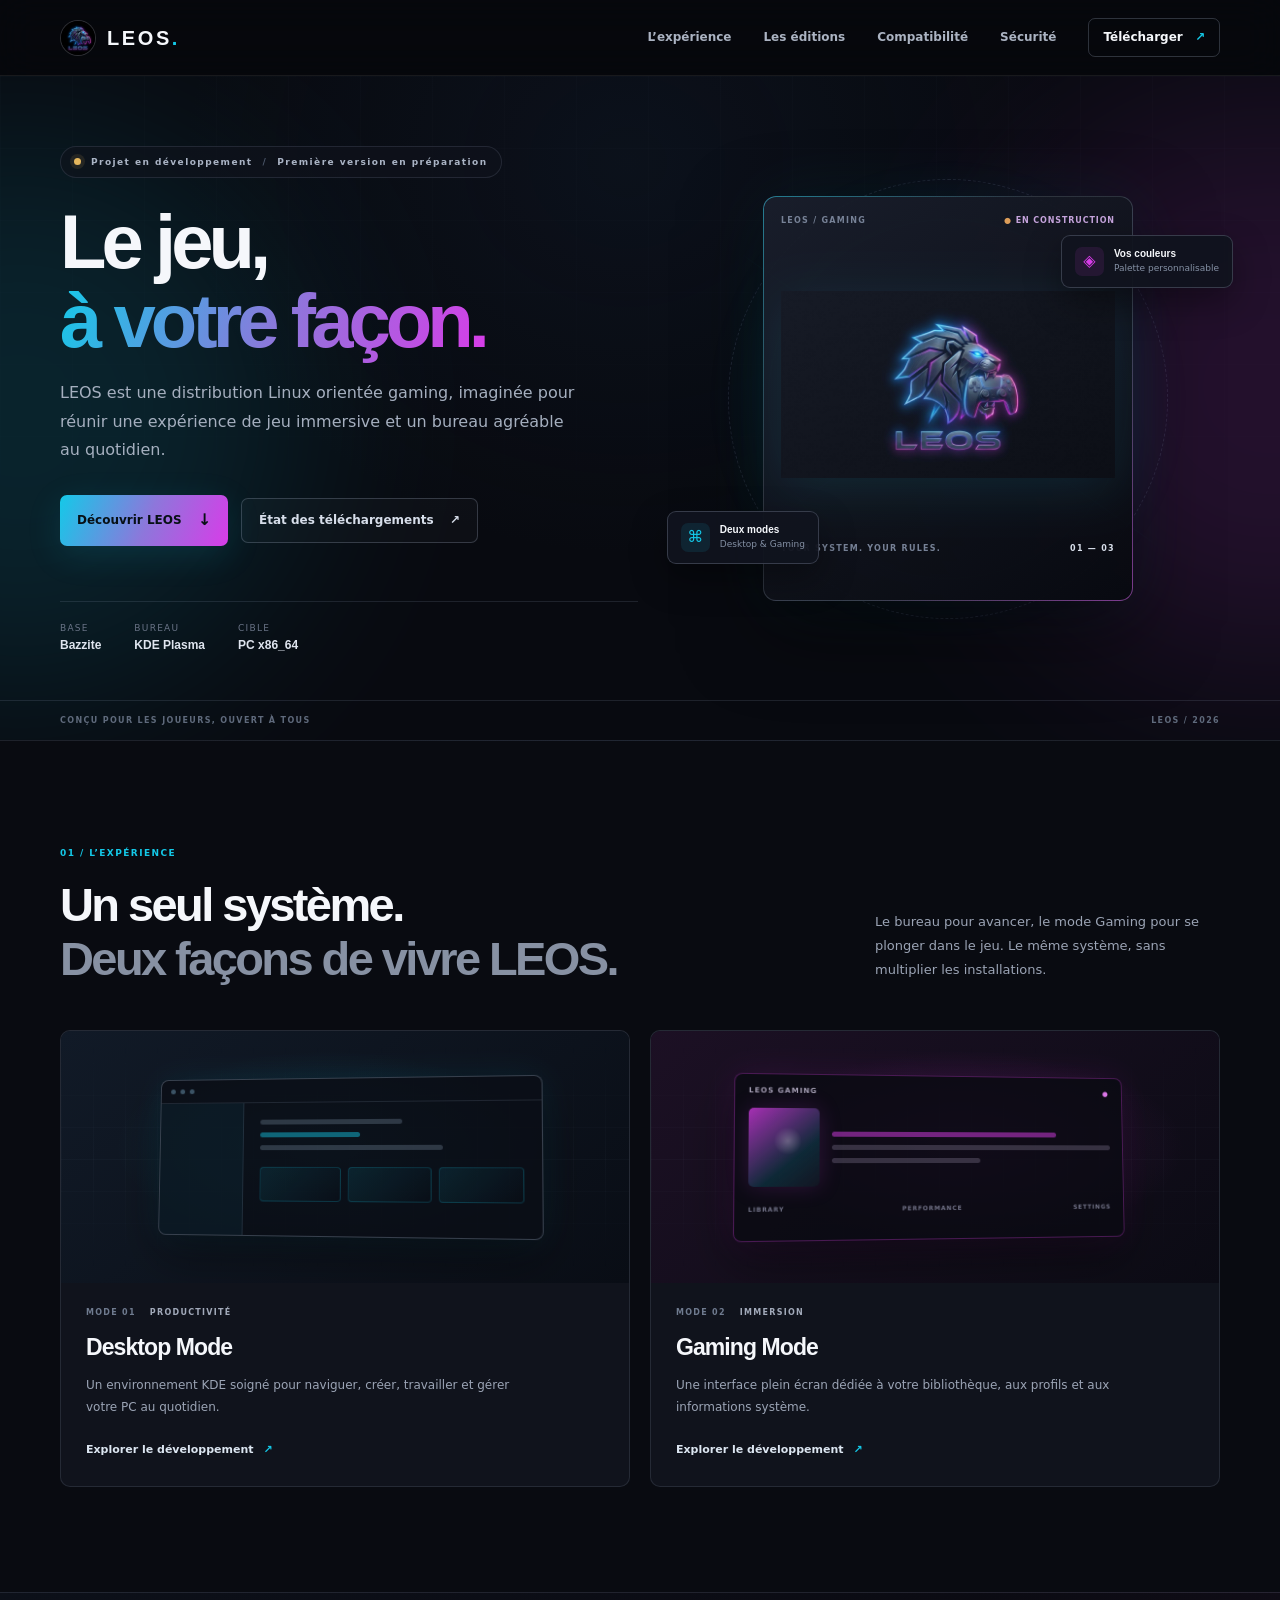
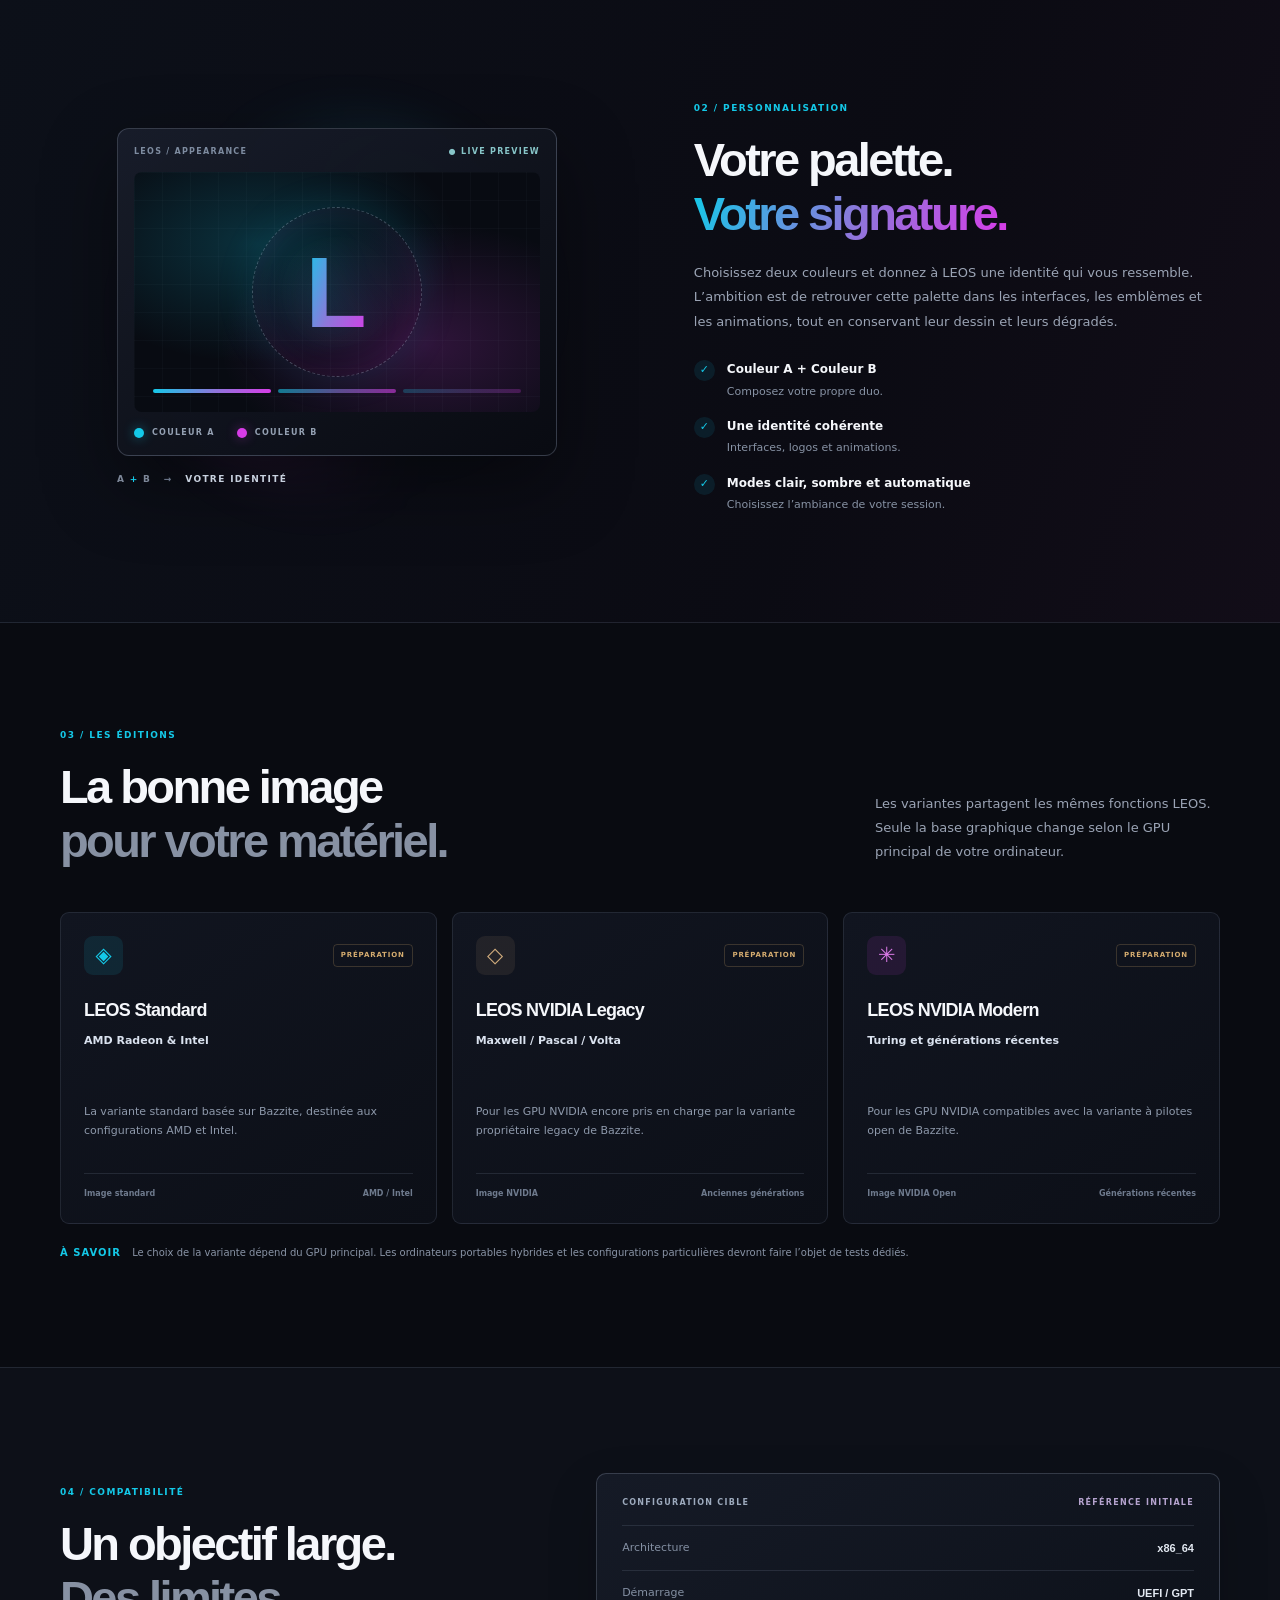
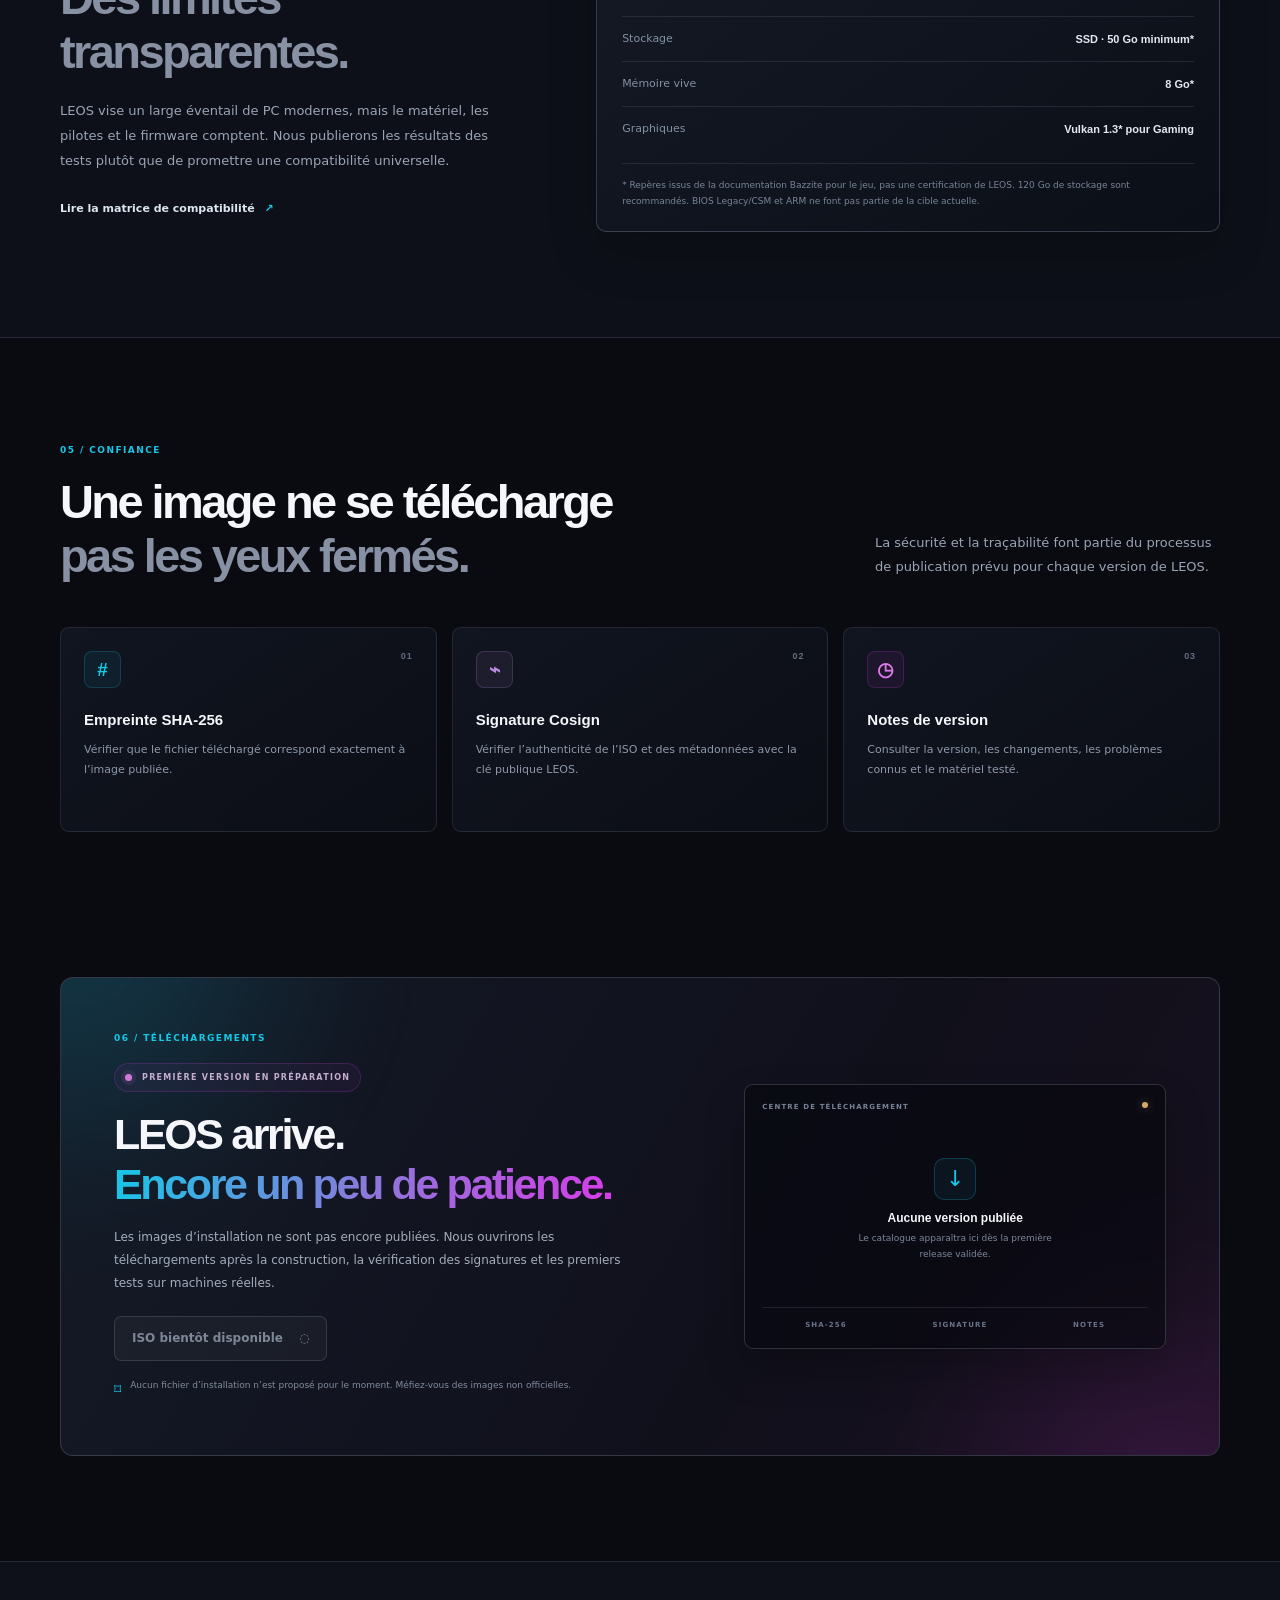
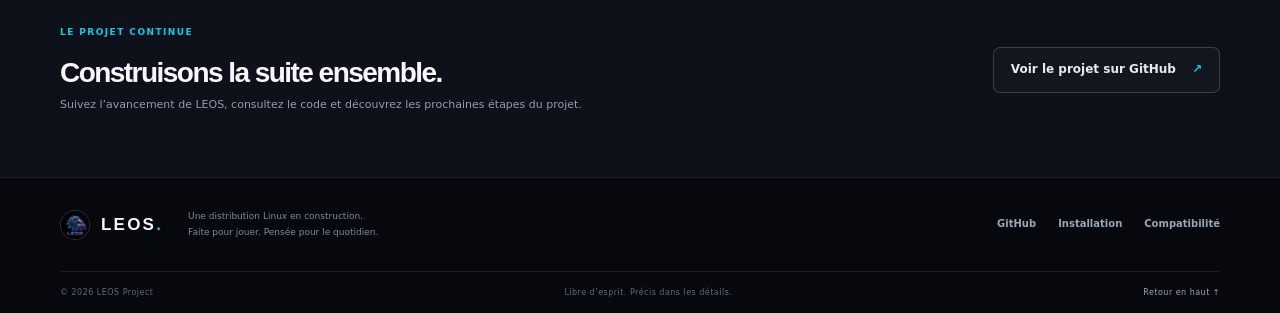
==== commit ac1226d7: "fix: keep website preview self-contained" ====
--- a/website/index.html
+++ b/website/index.html
@@ -8,12 +8,8 @@
   <meta property="og:type" content="website">
   <meta property="og:title" content="LEOS — Le jeu, à votre façon">
   <meta property="og:description" content="Une expérience Linux orientée gaming, personnalisable et construite pour le quotidien.">
-  <meta property="og:image" content="assets/leos-gaming-logo.jpeg">
   <title>LEOS — Le jeu, à votre façon</title>
   <link rel="icon" type="image/svg+xml" href="assets/favicon.svg">
-  <link rel="preconnect" href="https://fonts.googleapis.com">
-  <link rel="preconnect" href="https://fonts.gstatic.com" crossorigin>
-  <link href="https://fonts.googleapis.com/css2?family=DM+Sans:wght@400;500;600;700&family=Manrope:wght@400;500;600;700;800&display=swap" rel="stylesheet">
   <link rel="stylesheet" href="styles.css">
 </head>
 <body>
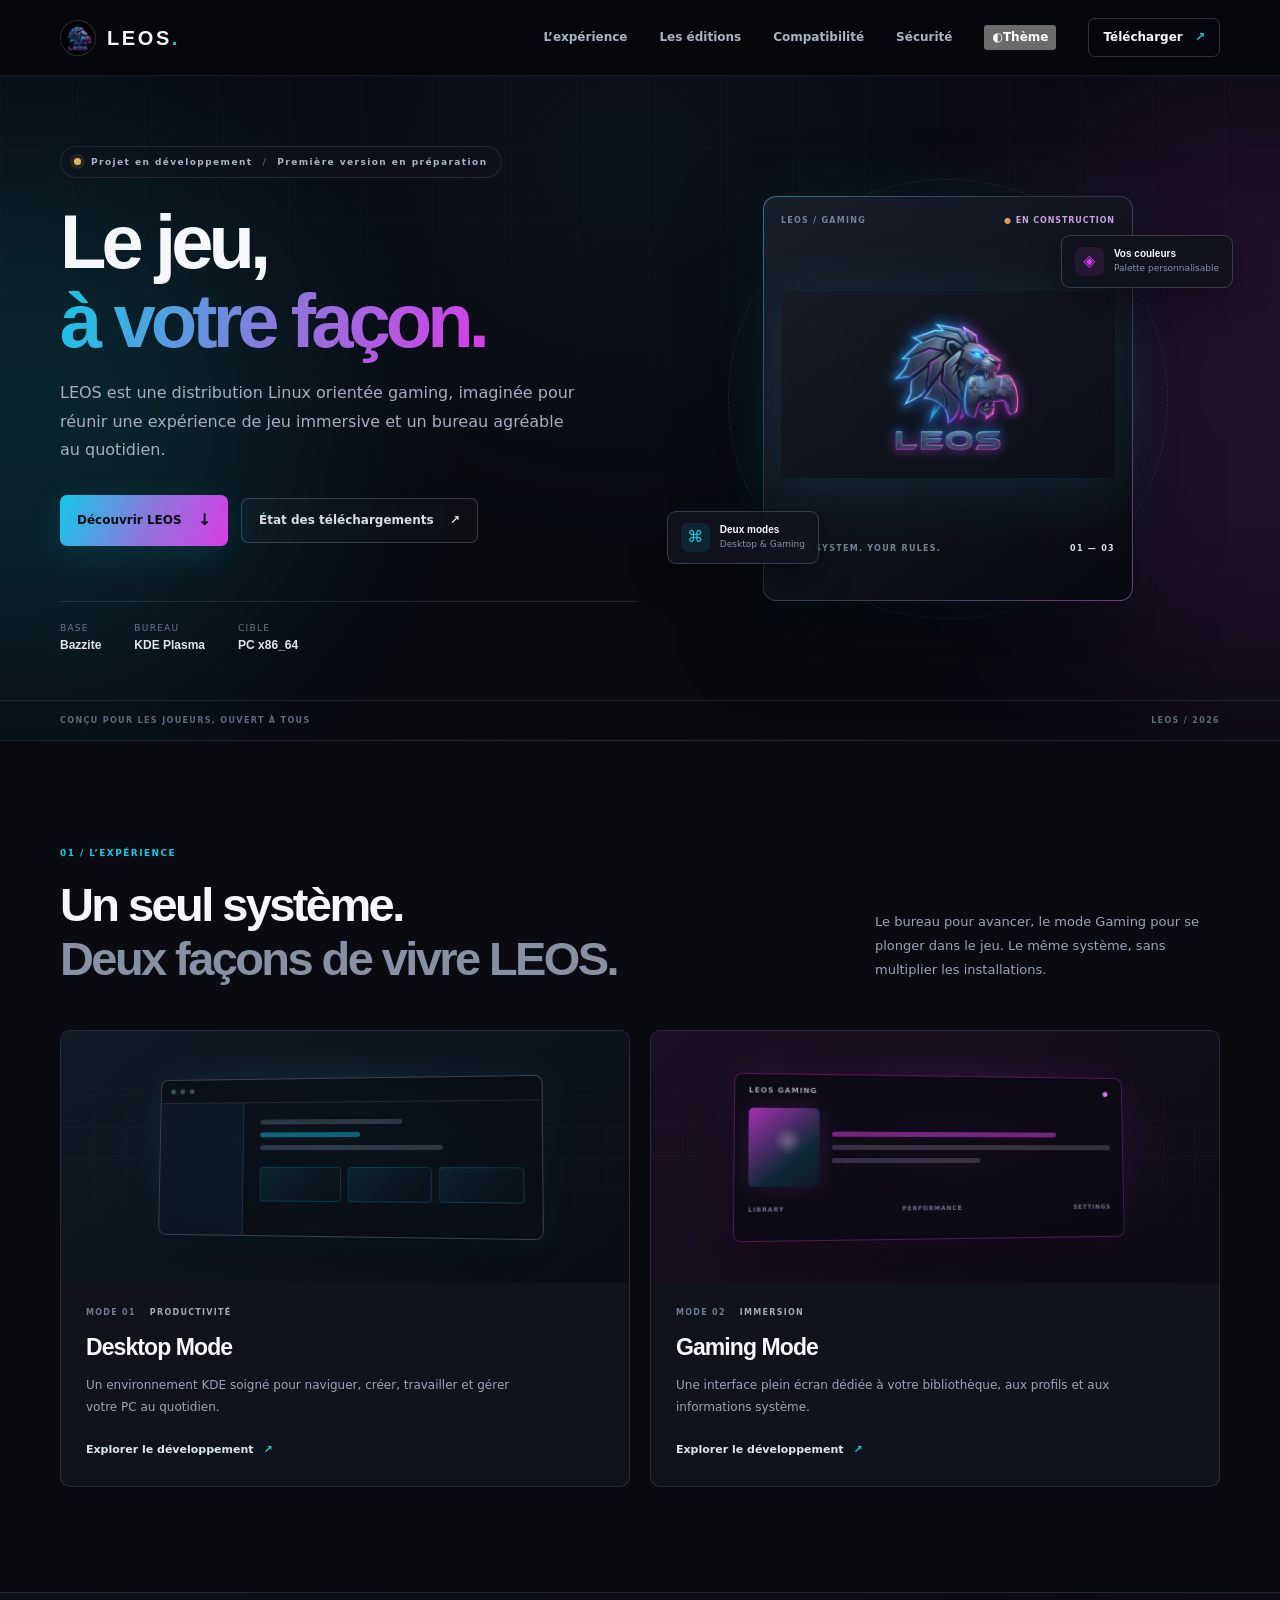
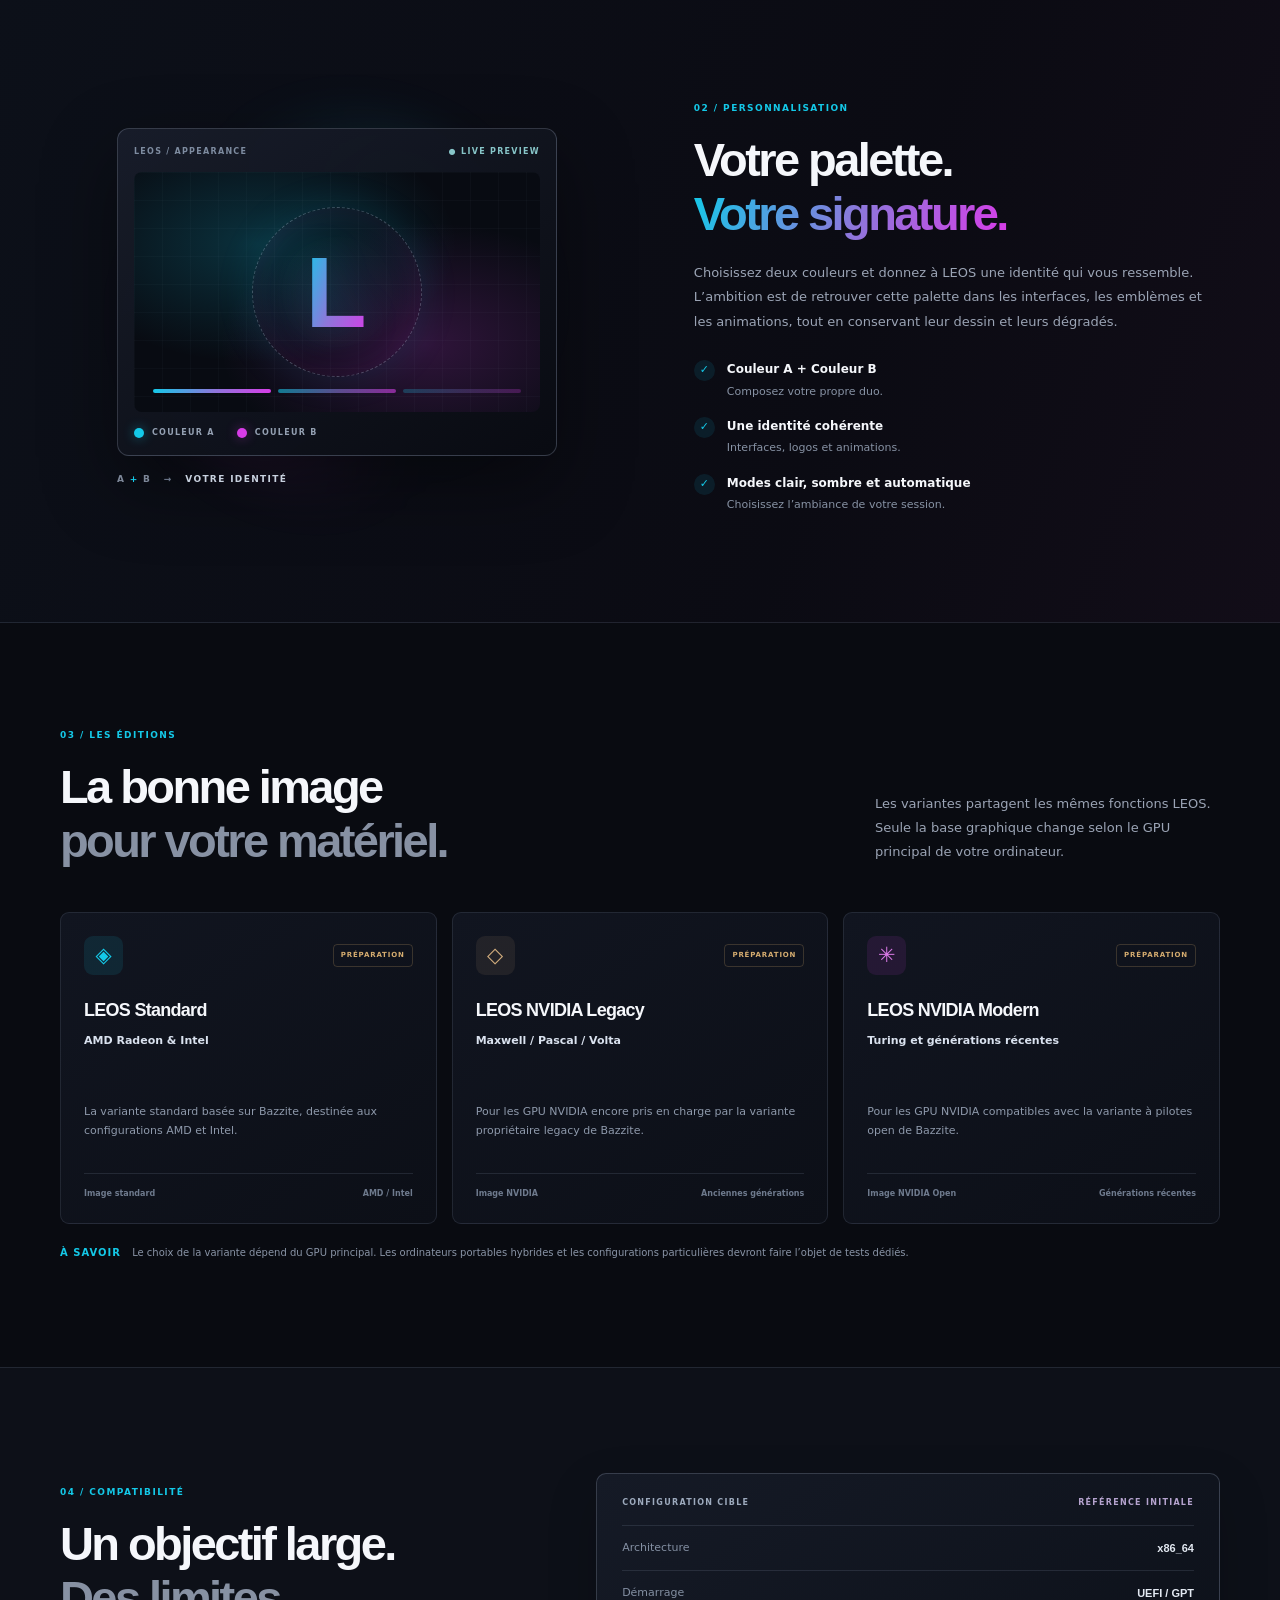
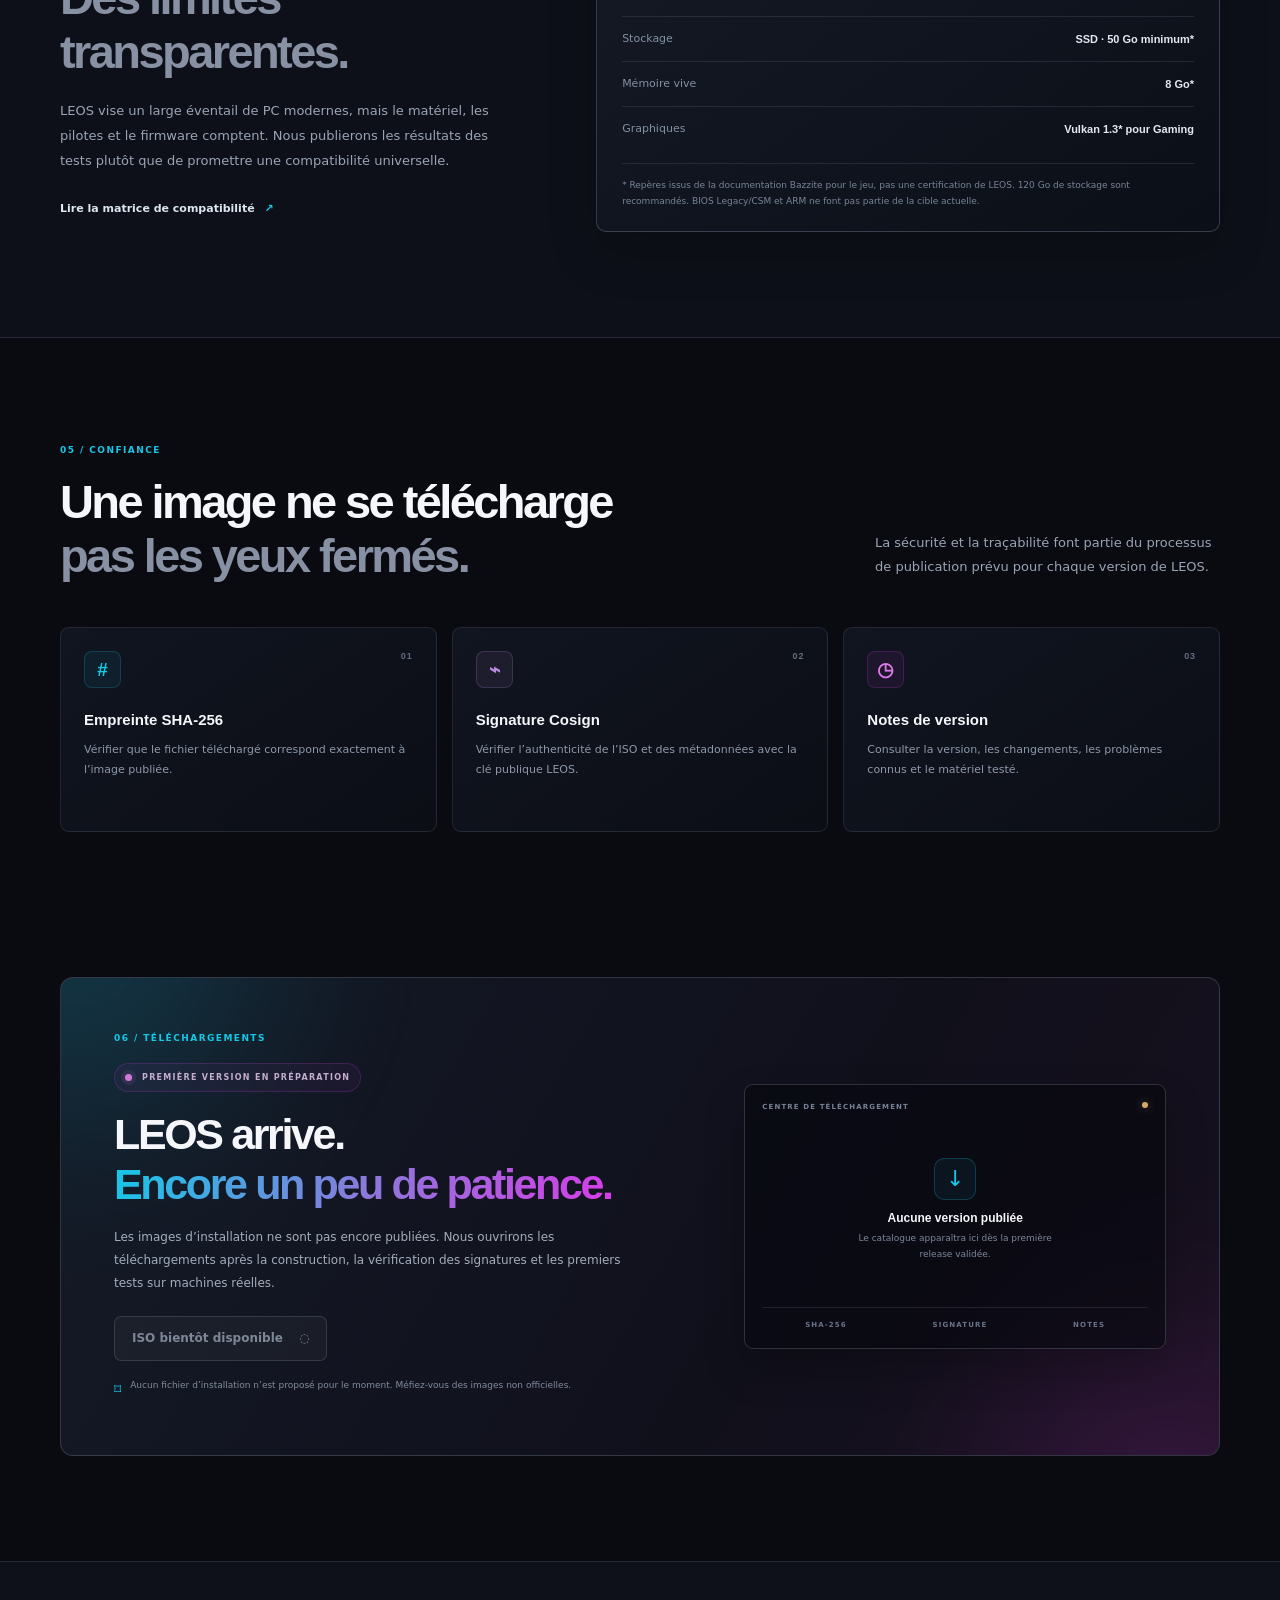
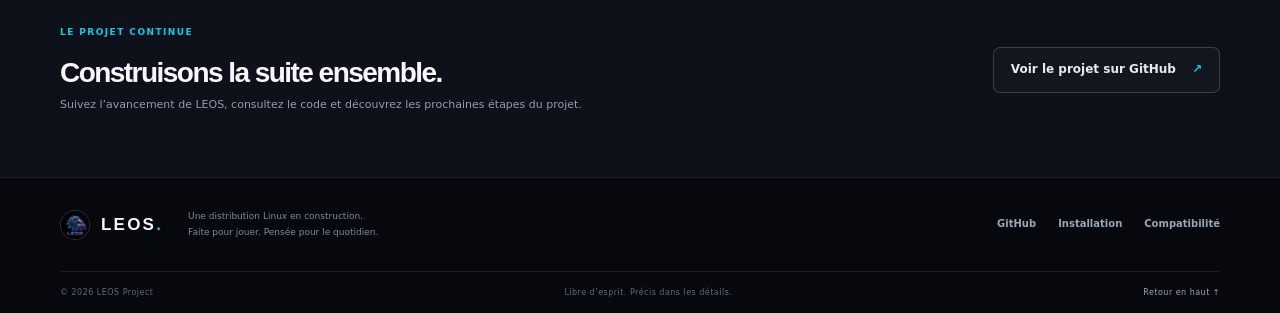
==== commit 385a46a3: "feat: add LEOS website theme controls" ====
--- a/website/index.html
+++ b/website/index.html
@@ -29,10 +29,44 @@
         <a href="#editions">Les éditions</a>
         <a href="#compatibilite">Compatibilité</a>
         <a href="#securite">Sécurité</a>
+        <button class="theme-toggle" id="theme-toggle" type="button" aria-expanded="false" aria-controls="theme-panel">
+          <span class="theme-toggle-icon" aria-hidden="true">◐</span><span>Thème</span>
+        </button>
         <a class="nav-cta" href="#telechargement">Télécharger <span aria-hidden="true">↗</span></a>
       </nav>
     </div>
   </header>
+
+  <aside class="theme-panel" id="theme-panel" role="dialog" aria-labelledby="theme-panel-title" aria-modal="false" hidden>
+    <div class="theme-panel-heading">
+      <div><span class="section-kicker">PERSONNALISATION</span><h2 id="theme-panel-title">Votre thème LEOS</h2></div>
+      <button class="theme-close" id="theme-close" type="button" aria-label="Fermer les réglages du thème">×</button>
+    </div>
+    <div class="theme-mode-label">APPARENCE</div>
+    <div class="theme-mode-options" role="group" aria-label="Mode d'apparence">
+      <button type="button" data-theme-mode="dark" aria-pressed="true"><span aria-hidden="true">◐</span>Sombre</button>
+      <button type="button" data-theme-mode="light" aria-pressed="false"><span aria-hidden="true">☼</span>Clair</button>
+      <button type="button" data-theme-mode="auto" aria-pressed="false"><span aria-hidden="true">◷</span>Auto</button>
+    </div>
+    <p class="theme-auto-note">Automatique : clair de 07:00 à 18:59, sombre de 19:00 à 06:59 (heure locale).</p>
+    <div class="theme-divider"></div>
+    <div class="theme-mode-label">DÉGRADÉ PERSONNALISÉ</div>
+    <div class="theme-color-fields">
+      <label class="theme-color-field" for="theme-color-a">
+        <span class="theme-color-label"><span>Couleur A</span><output id="theme-color-a-value">#00D9FF</output></span>
+        <span class="theme-color-input-wrap"><input id="theme-color-a" type="color" value="#00D9FF" aria-label="Choisir la couleur A"><span class="theme-color-hint">Début du dégradé</span></span>
+      </label>
+      <label class="theme-color-field" for="theme-color-b">
+        <span class="theme-color-label"><span>Couleur B</span><output id="theme-color-b-value">#E33BFF</output></span>
+        <span class="theme-color-input-wrap"><input id="theme-color-b" type="color" value="#E33BFF" aria-label="Choisir la couleur B"><span class="theme-color-hint">Fin du dégradé</span></span>
+      </label>
+    </div>
+    <div class="theme-gradient-preview" aria-label="Aperçu du dégradé sélectionné"><span></span></div>
+    <div class="theme-panel-footer">
+      <span id="theme-status" role="status" aria-live="polite">Vos choix sont enregistrés dans ce navigateur.</span>
+      <button type="button" id="theme-reset">Réinitialiser</button>
+    </div>
+  </aside>
 
   <main id="contenu">
     <section class="hero section-shell" id="accueil">
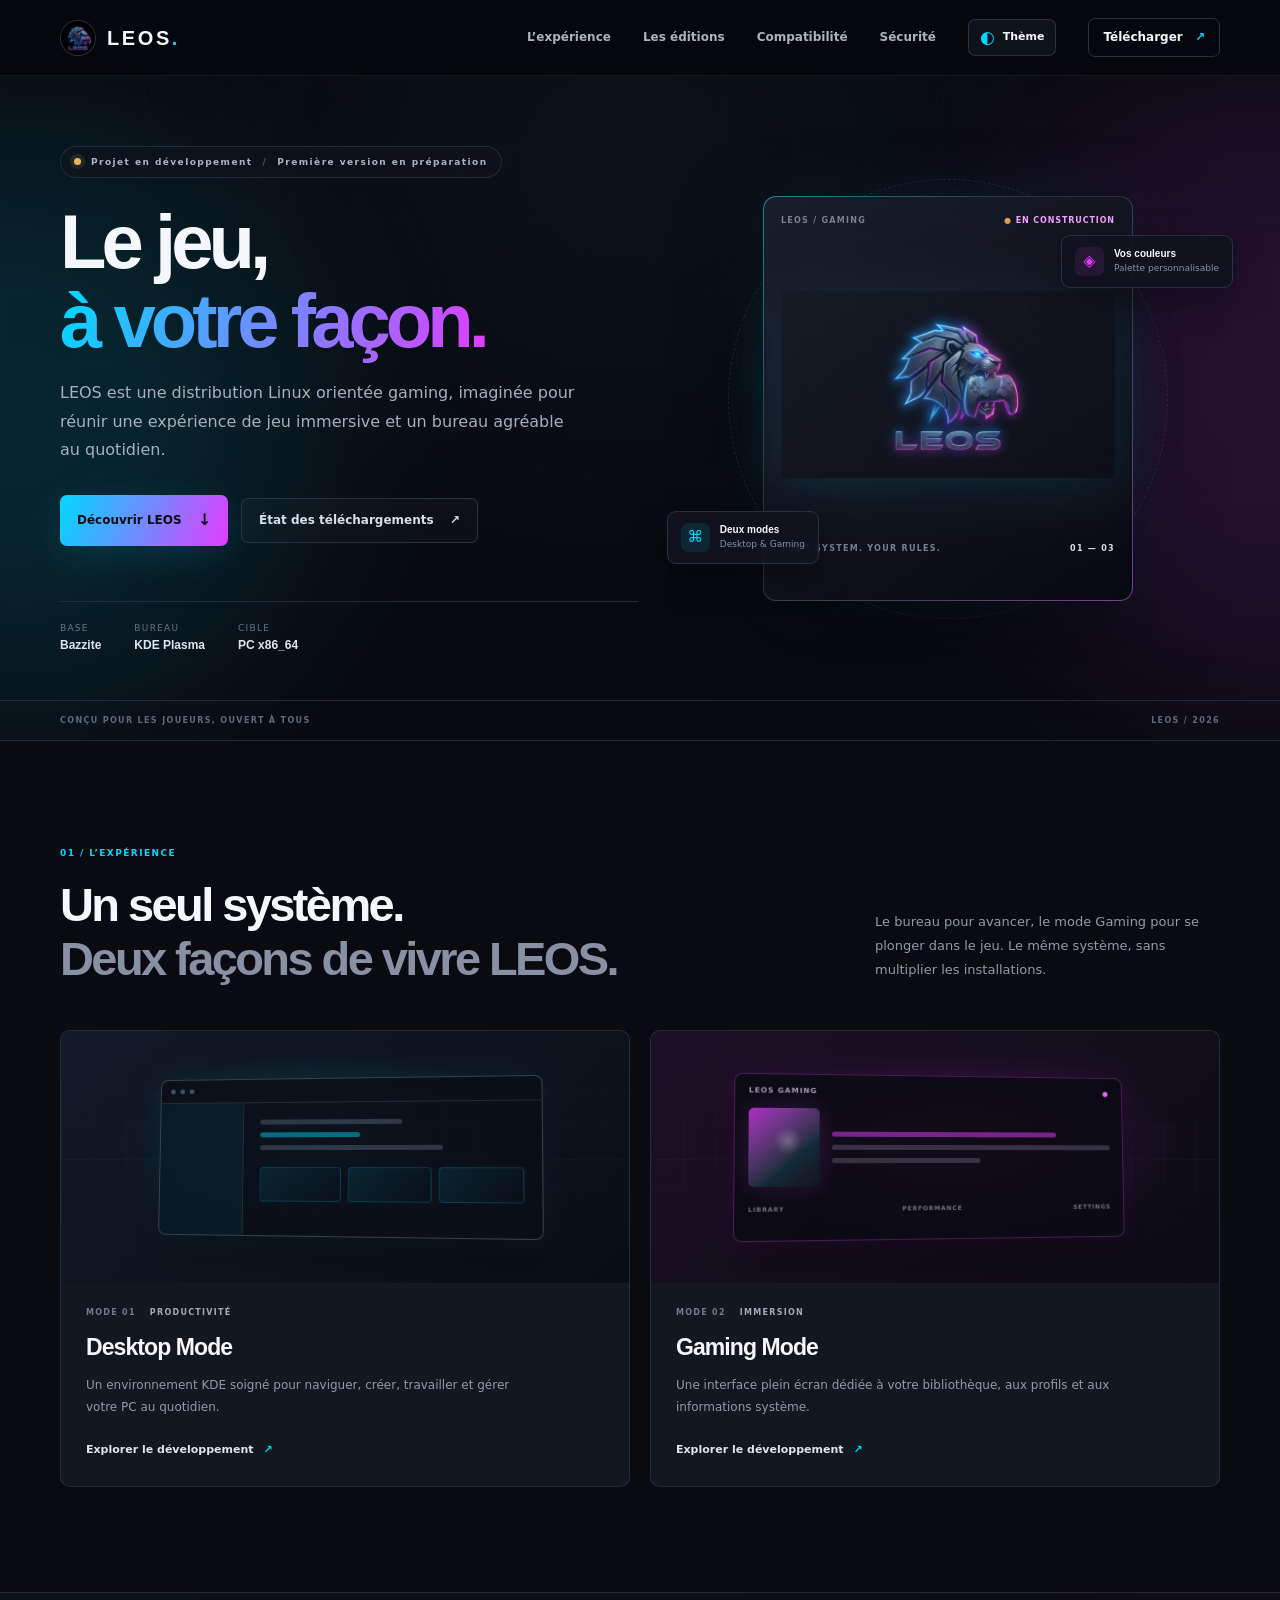
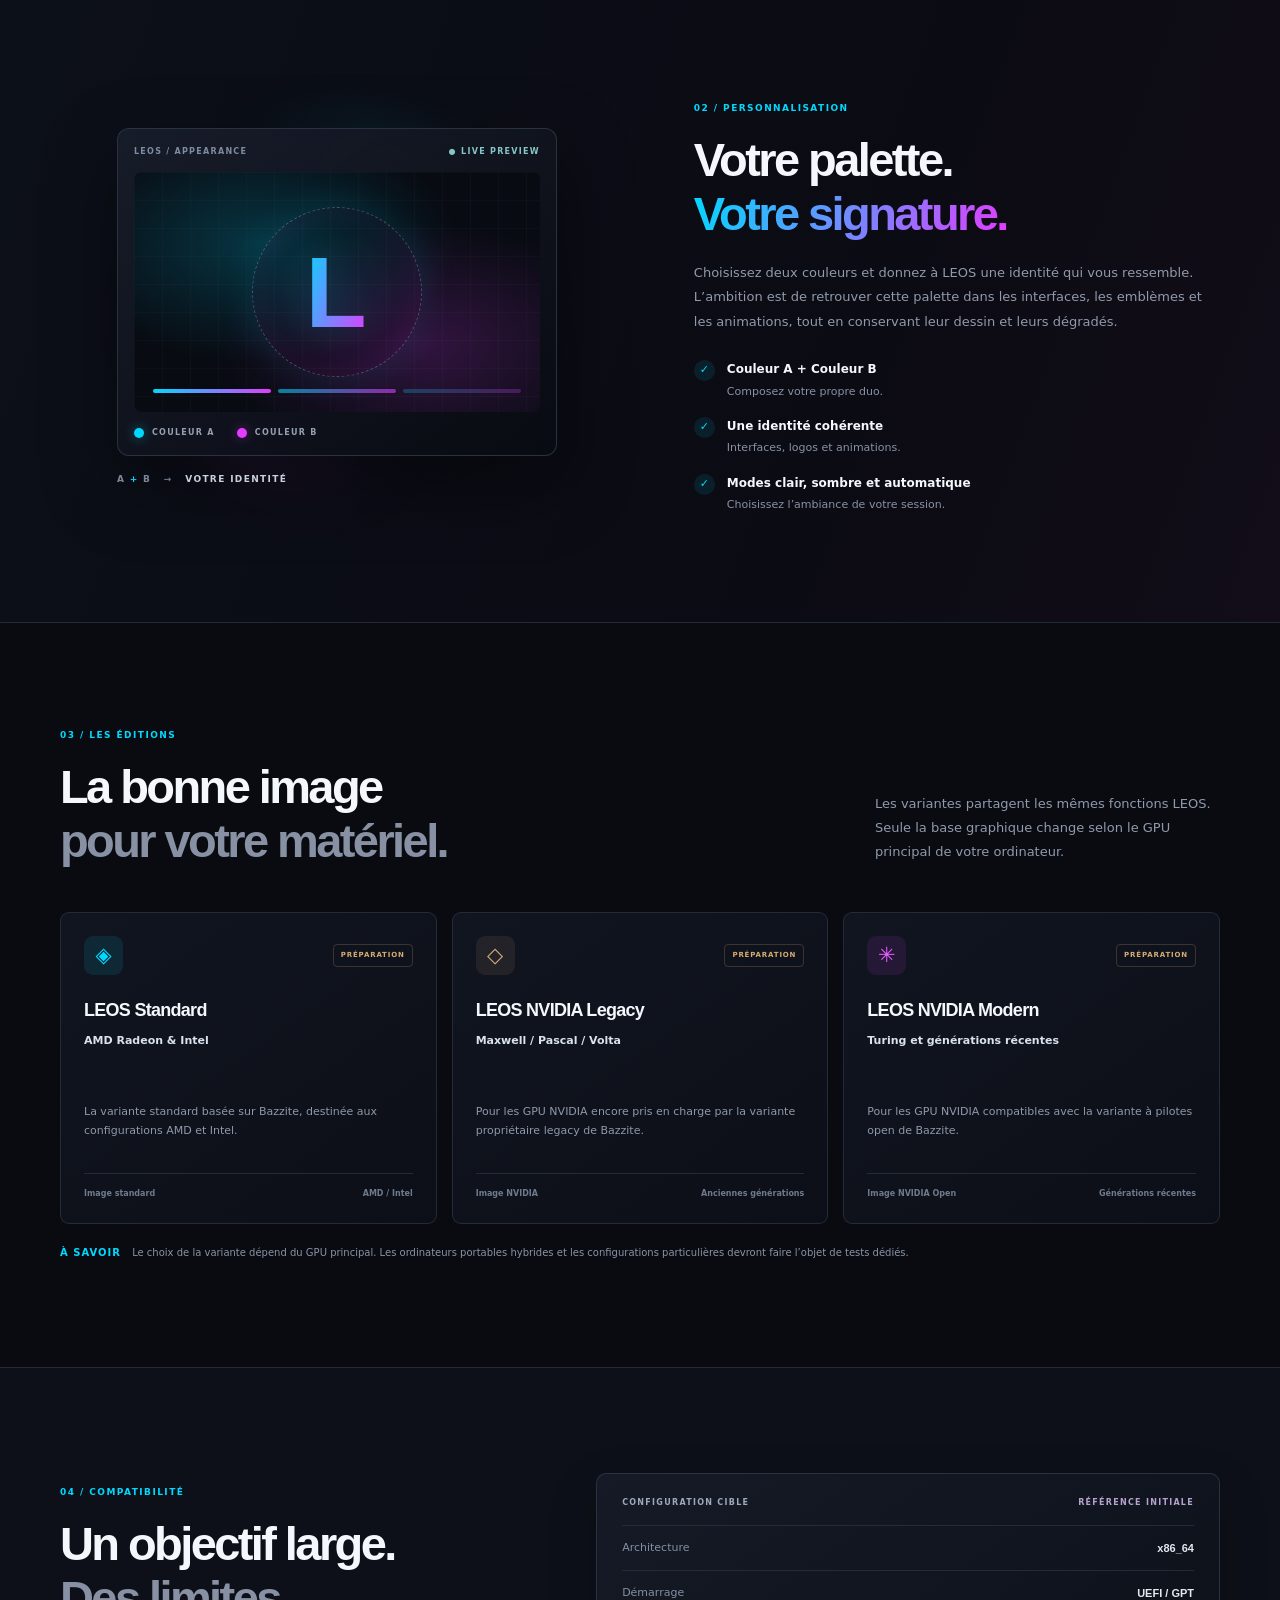
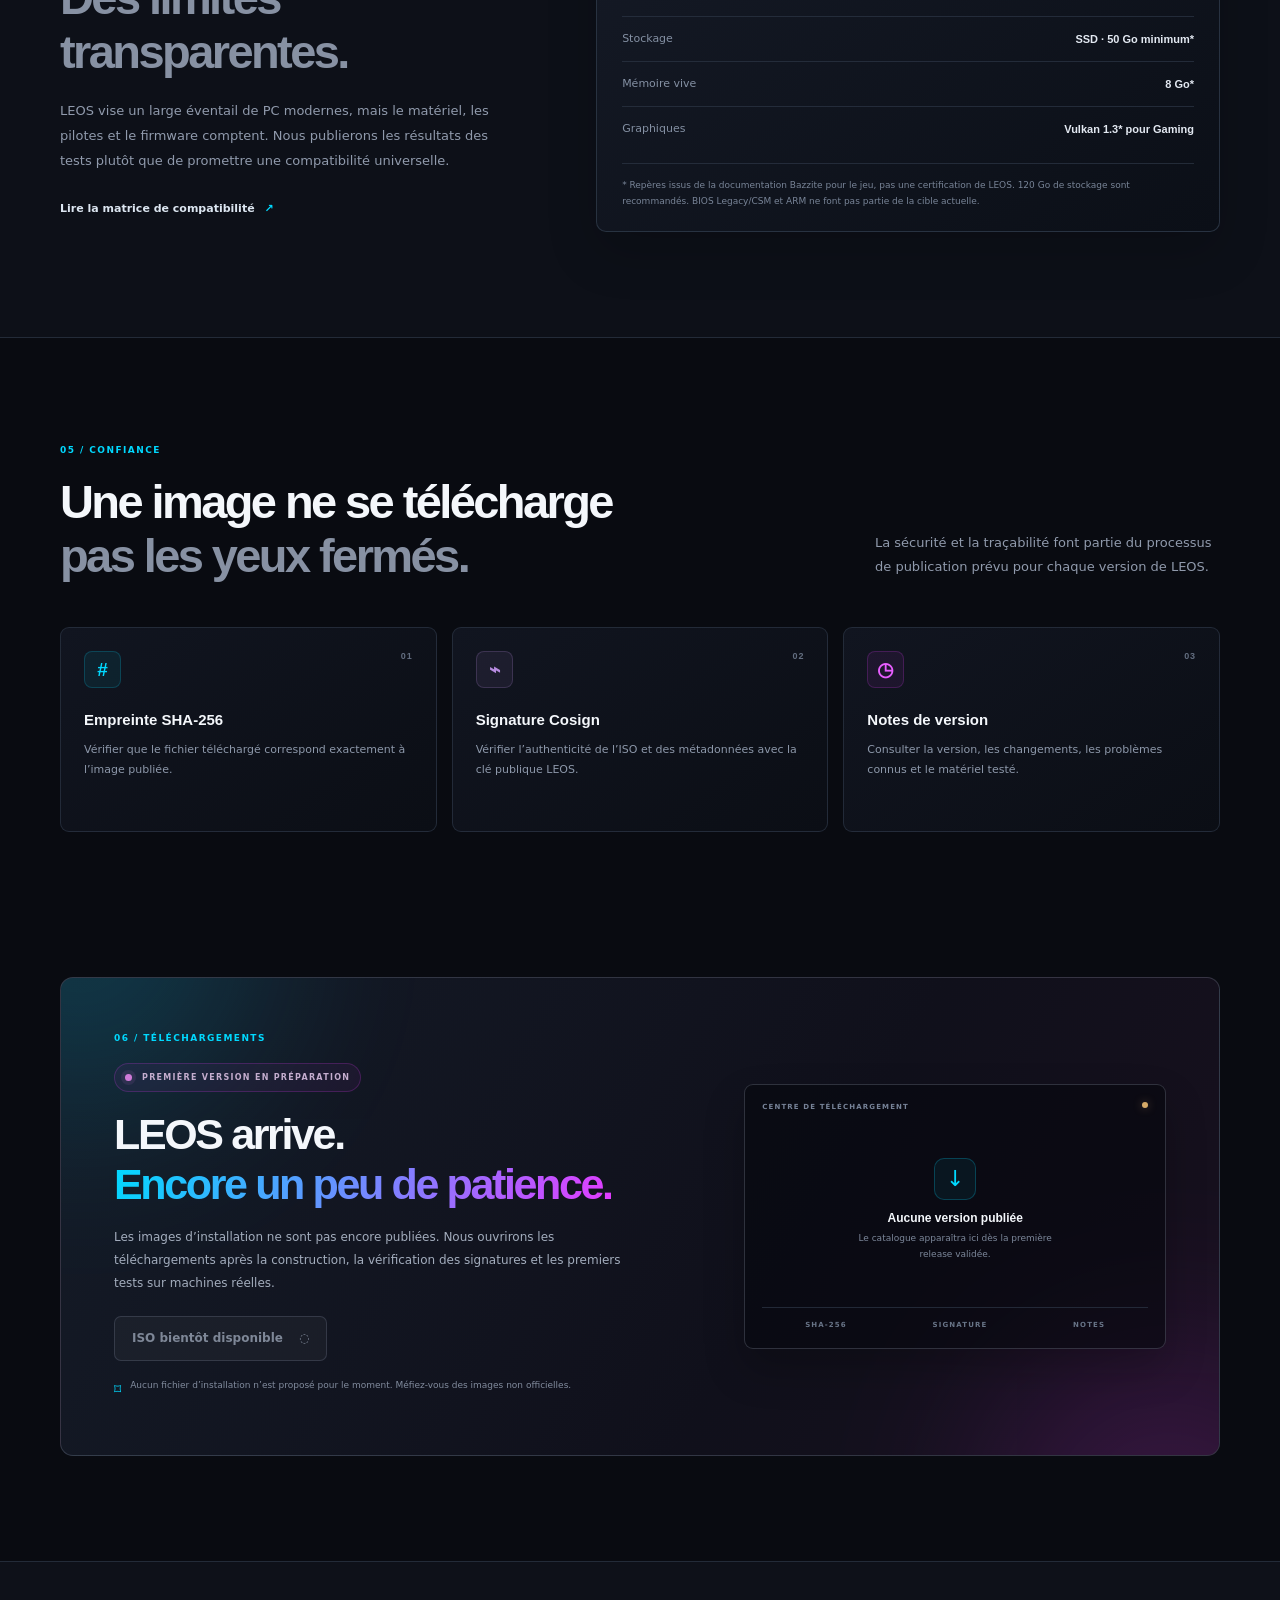
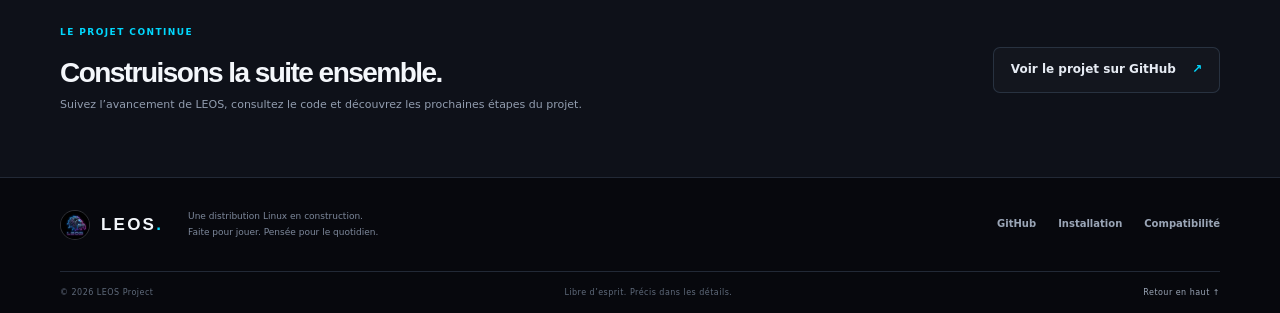
==== commit e9e01d9a: "feat: theme the official LEOS website emblems" ====
--- a/website/index.html
+++ b/website/index.html
@@ -18,7 +18,7 @@
   <header class="site-header">
     <div class="container header-inner">
       <a class="brand" href="#accueil" aria-label="LEOS, accueil">
-        <span class="brand-mark"><img src="assets/leos-gaming-logo.jpeg" alt=""></span>
+        <span class="brand-mark"><img src="assets/leos-gaming-logo.jpeg" alt="" data-themeable-logo></span>
         <span class="brand-word">LEOS<span class="brand-dot">.</span></span>
       </a>
       <button class="menu-toggle" type="button" aria-expanded="false" aria-controls="navigation" aria-label="Ouvrir le menu">
@@ -95,7 +95,7 @@
           <div class="visual-crosshair crosshair-two"></div>
           <div class="visual-card">
             <div class="visual-card-top"><span>LEOS / GAMING</span><span class="live-indicator">● EN CONSTRUCTION</span></div>
-            <img class="hero-emblem" src="assets/leos-gaming-logo.jpeg" alt="Emblème du lion LEOS Gaming">
+            <img class="hero-emblem" src="assets/leos-gaming-logo.jpeg" alt="Emblème du lion LEOS Gaming" data-themeable-logo>
             <div class="visual-card-bottom"><span>YOUR SYSTEM. YOUR RULES.</span><span class="visual-index">01 — 03</span></div>
           </div>
           <div class="floating-tag tag-left"><span class="tag-icon">⌘</span><span><strong>Deux modes</strong><small>Desktop & Gaming</small></span></div>
--- a/website/styles.css
+++ b/website/styles.css
@@ -1,17 +1,17 @@
 :root {
   color-scheme: dark;
-  --bg: #07080d;
-  --bg-soft: #0b0d14;
-  --panel: #10131c;
-  --panel-raised: #141824;
-  --line: rgba(180, 194, 220, .13);
-  --line-strong: rgba(180, 194, 220, .23);
-  --text: #f5f7fb;
-  --muted: #9ba4b5;
-  --subtle: #697386;
-  --a: #14c9e8;
-  --b: #d83ce8;
-  --gradient: linear-gradient(112deg, var(--a) 0%, #8d77db 52%, var(--b) 100%);
+  --bg: #090b10;
+  --bg-soft: #0e1119;
+  --panel: #121720;
+  --panel-raised: #182732;
+  --line: rgba(41, 51, 66, .78);
+  --line-strong: rgba(41, 51, 66, .98);
+  --text: #f4f7fb;
+  --muted: #909aac;
+  --subtle: #687486;
+  --a: #00d9ff;
+  --b: #e33bff;
+  --gradient: linear-gradient(112deg, var(--a) 0%, var(--b) 100%);
   --font: "DM Sans", ui-sans-serif, system-ui, sans-serif;
   --display: "Manrope", "DM Sans", ui-sans-serif, sans-serif;
   --container: 1160px;
@@ -59,31 +59,31 @@
 .hero-actions { display: flex; align-items: center; gap: 13px; margin-top: 30px; flex-wrap: wrap; }
 .button { display: inline-flex; align-items: center; justify-content: center; gap: 16px; border-radius: 7px; padding: 12px 17px; font-size: 12px; font-weight: 700; transition: transform .2s ease, border-color .2s ease, background .2s ease; }
 .button:hover:not(:disabled) { transform: translateY(-2px); }
-.button-primary { color: #071015; background: var(--gradient); box-shadow: 0 9px 35px rgba(20,201,232,.13); }
+.button-primary { color: #071015; background: var(--gradient); box-shadow: 0 9px 35px color-mix(in srgb, var(--a) 13%, transparent); }
 .button-primary span { font-size: 16px; }
 .button-quiet { color: #d7deea; border: 1px solid var(--line-strong); background: rgba(255,255,255,.025); }
-.button-quiet:hover { border-color: rgba(20,201,232,.45); }
+.button-quiet:hover { border-color: color-mix(in srgb, var(--a) 45%, transparent); }
 .hero-proof { display: flex; gap: 33px; margin-top: 55px; padding-top: 19px; border-top: 1px solid var(--line); }
 .hero-proof div { display: grid; gap: 2px; }
 .proof-label { color: var(--subtle); font-size: 9px; text-transform: uppercase; letter-spacing: .14em; }
 .hero-proof strong { font: 700 12px var(--display); color: #dfe5ef; }
 .hero-visual { position: relative; min-height: 455px; display: grid; place-items: center; }
 .visual-orbit { position: absolute; width: 440px; height: 440px; border-radius: 50%; border: 1px dashed rgba(167,185,215,.14); }
-.orbit-two { width: 360px; height: 360px; border-style: solid; border-color: rgba(20,201,232,.1); box-shadow: 0 0 80px rgba(20,201,232,.07), inset 0 0 80px rgba(216,60,232,.035); }
-.visual-crosshair { position: absolute; width: 505px; height: 1px; background: linear-gradient(90deg, transparent, rgba(20,201,232,.3), transparent); transform: rotate(35deg); }
-.crosshair-two { transform: rotate(-35deg); background: linear-gradient(90deg, transparent, rgba(216,60,232,.3), transparent); }
-.visual-card { position: relative; z-index: 2; width: min(100%, 370px); height: 405px; border: 1px solid rgba(190,207,234,.2); border-radius: 13px; padding: 17px; background: linear-gradient(145deg, rgba(26,31,44,.94), rgba(8,10,16,.96)); box-shadow: 0 28px 80px rgba(0,0,0,.5), 0 0 75px rgba(20,201,232,.08); display: flex; flex-direction: column; }
-.visual-card::before { content: ""; position: absolute; inset: -1px; border-radius: inherit; padding: 1px; background: linear-gradient(135deg, rgba(20,201,232,.48), transparent 35%, transparent 65%, rgba(216,60,232,.45)); -webkit-mask: linear-gradient(#000 0 0) content-box, linear-gradient(#000 0 0); -webkit-mask-composite: xor; mask-composite: exclude; pointer-events: none; }
+.orbit-two { width: 360px; height: 360px; border-style: solid; border-color: color-mix(in srgb, var(--a) 10%, transparent); box-shadow: 0 0 80px color-mix(in srgb, var(--a) 7%, transparent), inset 0 0 80px color-mix(in srgb, var(--b) 4%, transparent); }
+.visual-crosshair { position: absolute; width: 505px; height: 1px; background: linear-gradient(90deg, transparent, color-mix(in srgb, var(--a) 30%, transparent), transparent); transform: rotate(35deg); }
+.crosshair-two { transform: rotate(-35deg); background: linear-gradient(90deg, transparent, color-mix(in srgb, var(--b) 30%, transparent), transparent); }
+.visual-card { position: relative; z-index: 2; width: min(100%, 370px); height: 405px; border: 1px solid rgba(190,207,234,.2); border-radius: 13px; padding: 17px; background: linear-gradient(145deg, rgba(26,31,44,.94), rgba(8,10,16,.96)); box-shadow: 0 28px 80px rgba(0,0,0,.5), 0 0 75px color-mix(in srgb, var(--a) 8%, transparent); display: flex; flex-direction: column; }
+.visual-card::before { content: ""; position: absolute; inset: -1px; border-radius: inherit; padding: 1px; background: linear-gradient(135deg, color-mix(in srgb, var(--a) 48%, transparent), transparent 35%, transparent 65%, color-mix(in srgb, var(--b) 45%, transparent)); -webkit-mask: linear-gradient(#000 0 0) content-box, linear-gradient(#000 0 0); -webkit-mask-composite: xor; mask-composite: exclude; pointer-events: none; }
 .visual-card-top, .visual-card-bottom { display: flex; justify-content: space-between; align-items: center; color: #778297; font-size: 8px; }
-.live-indicator { color: #c6a4dd; letter-spacing: .11em; }
+.live-indicator { color: color-mix(in srgb, var(--b) 48%, white); letter-spacing: .11em; }
 .live-indicator:first-letter { color: #dc9d59; }
-.hero-emblem { width: 100%; height: 315px; object-fit: contain; mix-blend-mode: screen; filter: drop-shadow(0 10px 26px rgba(20,201,232,.12)); }
+.hero-emblem { width: 100%; height: 315px; object-fit: contain; mix-blend-mode: screen; filter: drop-shadow(0 10px 26px color-mix(in srgb, var(--a) 12%, transparent)); }
 .visual-index { color: #d9dfeb; }
 .floating-tag { position: absolute; z-index: 3; display: flex; align-items: center; gap: 10px; padding: 11px 13px; background: rgba(16,20,30,.94); border: 1px solid var(--line-strong); border-radius: 9px; box-shadow: 0 14px 35px rgba(0,0,0,.35); }
 .tag-left { left: -9px; bottom: 62px; }
 .tag-right { right: -13px; top: 64px; }
-.tag-icon { width: 29px; height: 29px; display: grid; place-items: center; color: var(--a); border-radius: 7px; background: rgba(20,201,232,.1); font-size: 16px; }
-.tag-gradient { color: var(--b); background: rgba(216,60,232,.1); }
+.tag-icon { width: 29px; height: 29px; display: grid; place-items: center; color: var(--a); border-radius: 7px; background: color-mix(in srgb, var(--a) 10%, transparent); font-size: 16px; }
+.tag-gradient { color: var(--b); background: color-mix(in srgb, var(--b) 10%, transparent); }
 .floating-tag strong, .floating-tag small { display: block; }
 .floating-tag strong { font: 700 10px var(--display); }
 .floating-tag small { margin-top: 2px; color: #8490a4; font-size: 9px; }
@@ -99,28 +99,28 @@
 .mode-grid { display: grid; grid-template-columns: 1fr 1fr; gap: 20px; }
 .mode-card { overflow: hidden; border: 1px solid var(--line); border-radius: 10px; background: var(--panel); }
 .mode-card-art { height: 252px; display: grid; place-items: center; overflow: hidden; position: relative; }
-.desktop-art { background: radial-gradient(ellipse at 47% 46%, rgba(20,201,232,.14), transparent 50%), linear-gradient(140deg, #111a27, #090d15); }
+.desktop-art { background: radial-gradient(ellipse at 47% 46%, color-mix(in srgb, var(--a) 14%, transparent), transparent 50%), linear-gradient(140deg, #111a27, #090d15); }
 .desktop-art::before, .gaming-art::before { content: ""; position: absolute; inset: 0; opacity: .3; background-image: linear-gradient(rgba(180,200,220,.1) 1px, transparent 1px), linear-gradient(90deg, rgba(180,200,220,.1) 1px, transparent 1px); background-size: 32px 32px; mask-image: linear-gradient(transparent, black, transparent); }
-.window-frame { width: 68%; height: 160px; border-radius: 8px; overflow: hidden; border: 1px solid rgba(192,214,238,.25); background: rgba(10,14,22,.85); box-shadow: 0 20px 50px rgba(0,0,0,.4), 0 0 35px rgba(20,201,232,.1); transform: perspective(700px) rotateY(-7deg) rotateX(3deg); }
+.window-frame { width: 68%; height: 160px; border-radius: 8px; overflow: hidden; border: 1px solid rgba(192,214,238,.25); background: rgba(10,14,22,.85); box-shadow: 0 20px 50px rgba(0,0,0,.4), 0 0 35px color-mix(in srgb, var(--a) 10%, transparent); transform: perspective(700px) rotateY(-7deg) rotateX(3deg); }
 .window-dots { height: 24px; display: flex; align-items: center; gap: 5px; padding-left: 10px; border-bottom: 1px solid var(--line); }
 .window-dots i { width: 5px; height: 5px; border-radius: 50%; background: #3b5365; }
 .window-content { display: flex; height: calc(100% - 24px); }
-.window-sidebar { width: 23%; background: rgba(20,201,232,.055); border-right: 1px solid var(--line); }
+.window-sidebar { width: 23%; background: color-mix(in srgb, var(--a) 6%, transparent); border-right: 1px solid var(--line); }
 .window-main { flex: 1; padding: 17px; }
 .window-main > span { display: block; height: 5px; width: 55%; margin: 0 0 8px; border-radius: 5px; background: rgba(173,195,222,.22); }
-.window-main > span:nth-child(2) { width: 39%; background: rgba(20,201,232,.45); }
+.window-main > span:nth-child(2) { width: 39%; background: color-mix(in srgb, var(--a) 45%, transparent); }
 .window-main > span:nth-child(3) { width: 70%; }
 .window-tile-row { display: flex; gap: 7px; margin-top: 17px; }
-.window-tile-row i { flex: 1; height: 35px; border: 1px solid rgba(20,201,232,.18); border-radius: 4px; background: linear-gradient(135deg, rgba(20,201,232,.1), transparent); }
-.gaming-art { background: radial-gradient(ellipse at 55% 46%, rgba(216,60,232,.17), transparent 50%), linear-gradient(140deg, #1c1024, #0b0b14); }
-.game-frame { width: 69%; height: 164px; border: 1px solid rgba(216,60,232,.3); border-radius: 8px; background: rgba(10,10,18,.85); padding: 11px 13px; box-shadow: 0 20px 50px rgba(0,0,0,.45), 0 0 35px rgba(216,60,232,.12); transform: perspective(700px) rotateY(7deg) rotateX(3deg); }
+.window-tile-row i { flex: 1; height: 35px; border: 1px solid color-mix(in srgb, var(--a) 18%, transparent); border-radius: 4px; background: linear-gradient(135deg, color-mix(in srgb, var(--a) 10%, transparent), transparent); }
+.gaming-art { background: radial-gradient(ellipse at 55% 46%, color-mix(in srgb, var(--b) 17%, transparent), transparent 50%), linear-gradient(140deg, #1c1024, #0b0b14); }
+.game-frame { width: 69%; height: 164px; border: 1px solid color-mix(in srgb, var(--b) 30%, transparent); border-radius: 8px; background: rgba(10,10,18,.85); padding: 11px 13px; box-shadow: 0 20px 50px rgba(0,0,0,.45), 0 0 35px color-mix(in srgb, var(--b) 12%, transparent); transform: perspective(700px) rotateY(7deg) rotateX(3deg); }
 .game-top, .game-bottom { display: flex; justify-content: space-between; font-size: 7px; font-weight: 700; letter-spacing: .14em; color: #a5a0b4; }
-.game-top span:last-child { color: #db76e7; }
+.game-top span:last-child { color: color-mix(in srgb, var(--b) 78%, white); }
 .game-content { display: flex; gap: 12px; height: 97px; align-items: center; }
-.game-cover { width: 68px; height: 77px; border-radius: 5px; background: radial-gradient(circle at 55% 42%, rgba(255,255,255,.25), transparent 23%), linear-gradient(140deg, rgba(216,60,232,.75), rgba(20,201,232,.16) 65%, #131522); box-shadow: 0 0 22px rgba(216,60,232,.17); }
+.game-cover { width: 68px; height: 77px; border-radius: 5px; background: radial-gradient(circle at 55% 42%, rgba(255,255,255,.25), transparent 23%), linear-gradient(140deg, color-mix(in srgb, var(--b) 75%, transparent), color-mix(in srgb, var(--a) 16%, transparent) 65%, #131522); box-shadow: 0 0 22px color-mix(in srgb, var(--b) 17%, transparent); }
 .game-lines { flex: 1; display: grid; gap: 8px; }
 .game-lines i { display: block; height: 5px; border-radius: 4px; background: rgba(174,164,196,.25); }
-.game-lines i:first-child { width: 80%; background: rgba(216,60,232,.5); }
+.game-lines i:first-child { width: 80%; background: color-mix(in srgb, var(--b) 50%, transparent); }
 .game-lines i:last-child { width: 52%; }
 .game-bottom { color: #717287; font-size: 6px; margin-top: 7px; }
 .mode-card-body { padding: 23px 25px 25px; }
@@ -134,14 +134,14 @@
 .custom-section { overflow: hidden; border-block: 1px solid var(--line); background: linear-gradient(110deg, #0c1019, #0b0b13 65%, #120d18); }
 .custom-layout { display: grid; grid-template-columns: 1fr .95fr; align-items: center; gap: 80px; }
 .custom-visual { position: relative; padding: 30px 15px; }
-.custom-visual::before { content: ""; position: absolute; width: 380px; height: 380px; top: 50%; left: 50%; transform: translate(-50%,-50%); border-radius: 50%; background: conic-gradient(from 30deg, rgba(20,201,232,.12), transparent 35%, rgba(216,60,232,.12), transparent 80%, rgba(20,201,232,.12)); filter: blur(25px); }
+.custom-visual::before { content: ""; position: absolute; width: 380px; height: 380px; top: 50%; left: 50%; transform: translate(-50%,-50%); border-radius: 50%; background: conic-gradient(from 30deg, color-mix(in srgb, var(--a) 12%, transparent), transparent 35%, color-mix(in srgb, var(--b) 12%, transparent), transparent 80%, color-mix(in srgb, var(--a) 12%, transparent)); filter: blur(25px); }
 .palette-panel { position: relative; max-width: 440px; margin: auto; border-radius: 12px; border: 1px solid var(--line-strong); background: linear-gradient(145deg, rgba(24,29,42,.96), rgba(9,11,18,.98)); box-shadow: 0 28px 75px rgba(0,0,0,.4); padding: 16px; }
 .palette-panel-head { display: flex; justify-content: space-between; color: #7e8ca0; font-size: 8px; }
 .palette-panel-head span:last-child { color: #87c5c8; }
-.palette-preview { height: 240px; margin: 14px 0; border-radius: 8px; display: grid; place-items: center; position: relative; overflow: hidden; background: radial-gradient(ellipse at 30% 30%, rgba(20,201,232,.2), transparent 50%), radial-gradient(ellipse at 72% 72%, rgba(216,60,232,.19), transparent 50%), #080b12; }
+.palette-preview { height: 240px; margin: 14px 0; border-radius: 8px; display: grid; place-items: center; position: relative; overflow: hidden; background: radial-gradient(ellipse at 30% 30%, color-mix(in srgb, var(--a) 20%, transparent), transparent 50%), radial-gradient(ellipse at 72% 72%, color-mix(in srgb, var(--b) 19%, transparent), transparent 50%), #080b12; }
 .palette-preview::before { content: ""; position: absolute; inset: 0; opacity: .35; background-image: linear-gradient(rgba(180,200,220,.09) 1px, transparent 1px), linear-gradient(90deg, rgba(180,200,220,.09) 1px, transparent 1px); background-size: 28px 28px; }
-.palette-ring { position: absolute; width: 170px; height: 170px; border-radius: 50%; border: 1px dashed rgba(194,211,238,.3); box-shadow: 0 0 40px rgba(20,201,232,.1), inset 0 0 35px rgba(216,60,232,.07); }
-.palette-mark { position: relative; font: 800 100px/.9 var(--display); letter-spacing: -.1em; padding-right: 12px; background: var(--gradient); color: transparent; background-clip: text; -webkit-background-clip: text; filter: drop-shadow(0 0 20px rgba(20,201,232,.2)); }
+.palette-ring { position: absolute; width: 170px; height: 170px; border-radius: 50%; border: 1px dashed rgba(194,211,238,.3); box-shadow: 0 0 40px color-mix(in srgb, var(--a) 10%, transparent), inset 0 0 35px color-mix(in srgb, var(--b) 7%, transparent); }
+.palette-mark { position: relative; font: 800 100px/.9 var(--display); letter-spacing: -.1em; padding-right: 12px; background: var(--gradient); color: transparent; background-clip: text; -webkit-background-clip: text; filter: drop-shadow(0 0 20px color-mix(in srgb, var(--a) 20%, transparent)); }
 .palette-bars { position: absolute; bottom: 19px; left: 19px; right: 19px; display: flex; gap: 7px; }
 .palette-bars i { height: 4px; flex: 1; border-radius: 5px; background: var(--gradient); }
 .palette-bars i:nth-child(2) { opacity: .58; }
@@ -149,8 +149,8 @@
 .palette-controls { display: flex; gap: 22px; color: #94a0b2; font-size: 8px; }
 .palette-controls span { display: inline-flex; align-items: center; gap: 8px; }
 .color-dot { width: 10px; height: 10px; border-radius: 50%; display: inline-block; }
-.color-a { background: var(--a); box-shadow: 0 0 12px rgba(20,201,232,.45); }
-.color-b { background: var(--b); box-shadow: 0 0 12px rgba(216,60,232,.4); }
+.color-a { background: var(--a); box-shadow: 0 0 12px color-mix(in srgb, var(--a) 45%, transparent); }
+.color-b { background: var(--b); box-shadow: 0 0 12px color-mix(in srgb, var(--b) 40%, transparent); }
 .palette-caption { position: relative; margin: 16px auto 0; max-width: 440px; color: #7d8798; font-size: 9px; letter-spacing: .15em; font-weight: 700; }
 .palette-caption span:first-child { color: var(--a); }
 .palette-caption .caption-arrow { color: #6f7a8e; margin: 0 8px; }
@@ -159,18 +159,18 @@
 .custom-copy > p { color: var(--muted); font-size: 13px; line-height: 1.9; }
 .custom-points { display: grid; gap: 16px; margin-top: 25px; }
 .custom-points > div { display: flex; align-items: flex-start; gap: 12px; }
-.check-mark { width: 21px; height: 21px; display: grid; place-items: center; flex: 0 0 21px; border-radius: 50%; color: var(--a); background: rgba(20,201,232,.1); font-size: 11px; }
+.check-mark { width: 21px; height: 21px; display: grid; place-items: center; flex: 0 0 21px; border-radius: 50%; color: var(--a); background: color-mix(in srgb, var(--a) 10%, transparent); font-size: 11px; }
 .custom-points strong, .custom-points small { display: block; }
 .custom-points strong { font-size: 12px; }
 .custom-points small { margin-top: 3px; color: #8792a4; font-size: 11px; }
 .editions-section { background: #090b11; }
 .edition-grid { display: grid; grid-template-columns: repeat(3, 1fr); gap: 15px; }
 .edition-card { padding: 23px; border: 1px solid var(--line); border-radius: 9px; background: linear-gradient(145deg, #111520, #0c0f17); transition: transform .2s, border-color .2s; }
-.edition-card:hover { transform: translateY(-4px); border-color: rgba(20,201,232,.28); }
+.edition-card:hover { transform: translateY(-4px); border-color: color-mix(in srgb, var(--a) 28%, transparent); }
 .edition-top { display: flex; justify-content: space-between; align-items: center; margin-bottom: 21px; }
-.edition-symbol { width: 39px; height: 39px; display: grid; place-items: center; border-radius: 9px; font-size: 21px; background: rgba(20,201,232,.1); color: var(--a); }
+.edition-symbol { width: 39px; height: 39px; display: grid; place-items: center; border-radius: 9px; font-size: 21px; background: color-mix(in srgb, var(--a) 10%, transparent); color: var(--a); }
 .symbol-legacy { background: rgba(190,160,115,.1); color: #d2ad7d; }
-.symbol-modern { background: rgba(216,60,232,.1); color: #d879e5; }
+.symbol-modern { background: color-mix(in srgb, var(--b) 10%, transparent); color: color-mix(in srgb, var(--b) 82%, white); }
 .edition-status { color: #d6ad70; font-size: 7px; letter-spacing: .12em; border: 1px solid rgba(214,173,112,.22); padding: 5px 7px; border-radius: 4px; }
 .edition-card h3 { margin: 0 0 5px; font-size: 18px; letter-spacing: -.04em; }
 .edition-target { color: #dae2ef !important; font-weight: 600; }
@@ -193,9 +193,9 @@
 .security-grid { display: grid; grid-template-columns: repeat(3,1fr); gap: 15px; }
 .security-item { min-height: 205px; position: relative; padding: 23px; border: 1px solid var(--line); border-radius: 9px; background: linear-gradient(145deg, #111520, #0b0e15); }
 .security-number { position: absolute; top: 23px; right: 23px; color: #626d7f; font: 700 9px var(--display); letter-spacing: .1em; }
-.security-icon { width: 37px; height: 37px; margin-bottom: 20px; display: grid; place-items: center; color: var(--a); border-radius: 8px; border: 1px solid rgba(20,201,232,.19); background: rgba(20,201,232,.07); font: 700 19px var(--display); }
+.security-icon { width: 37px; height: 37px; margin-bottom: 20px; display: grid; place-items: center; color: var(--a); border-radius: 8px; border: 1px solid color-mix(in srgb, var(--a) 19%, transparent); background: color-mix(in srgb, var(--a) 7%, transparent); font: 700 19px var(--display); }
 .security-item:nth-child(2) .security-icon { color: #b78be0; border-color: rgba(183,139,224,.2); background: rgba(183,139,224,.08); }
-.security-item:nth-child(3) .security-icon { color: #da78e5; border-color: rgba(216,60,232,.19); background: rgba(216,60,232,.07); }
+.security-item:nth-child(3) .security-icon { color: color-mix(in srgb, var(--b) 82%, white); border-color: color-mix(in srgb, var(--b) 19%, transparent); background: color-mix(in srgb, var(--b) 7%, transparent); }
 .security-item h3 { margin: 0 0 7px; font-size: 15px; }
 .security-item p { margin: 0; color: #8d98aa; font-size: 11px; line-height: 1.8; }
 .download-section { padding-top: 40px; background: #090b11; }
@@ -204,7 +204,7 @@
 .download-orb-a { left: -160px; top: -220px; background: var(--a); }
 .download-orb-b { right: -130px; bottom: -250px; background: var(--b); }
 .download-content { position: relative; z-index: 1; }
-.download-status { display: inline-flex; align-items: center; gap: 10px; color: #c4adce; border: 1px solid rgba(216,60,232,.2); background: rgba(216,60,232,.05); border-radius: 100px; padding: 7px 10px; margin-bottom: 18px; font-size: 8px; }
+.download-status { display: inline-flex; align-items: center; gap: 10px; color: #c4adce; border: 1px solid color-mix(in srgb, var(--b) 20%, transparent); background: color-mix(in srgb, var(--b) 5%, transparent); border-radius: 100px; padding: 7px 10px; margin-bottom: 18px; font-size: 8px; }
 .download-status .status-pulse { background: #cf7ad8; box-shadow: 0 0 0 4px rgba(207,122,216,.1); }
 .download-content h2 { margin-bottom: 17px; font-size: clamp(32px, 3.8vw, 43px); }
 .download-content > p { max-width: 530px; color: #a3adbd; font-size: 12px; line-height: 1.9; margin-bottom: 21px; }
@@ -215,7 +215,7 @@
 .release-preview-head, .release-preview-footer { display: flex; justify-content: space-between; color: #778398; font-size: 7px; }
 .release-dot { width: 6px; height: 6px; background: #d6aa68; border-radius: 50%; box-shadow: 0 0 10px rgba(214,170,104,.4); }
 .release-placeholder { display: grid; justify-items: center; text-align: center; gap: 6px; padding: 12px; }
-.release-icon { width: 42px; height: 42px; display: grid; place-items: center; margin-bottom: 5px; border: 1px solid rgba(20,201,232,.23); border-radius: 10px; color: var(--a); font-size: 22px; background: rgba(20,201,232,.06); }
+.release-icon { width: 42px; height: 42px; display: grid; place-items: center; margin-bottom: 5px; border: 1px solid color-mix(in srgb, var(--a) 23%, transparent); border-radius: 10px; color: var(--a); font-size: 22px; background: color-mix(in srgb, var(--a) 6%, transparent); }
 .release-placeholder strong { font: 700 12px var(--display); }
 .release-placeholder span { max-width: 220px; color: #7c879a; font-size: 9px; line-height: 1.7; }
 .release-preview-footer { justify-content: space-around; padding-top: 12px; border-top: 1px solid var(--line); color: #687487; }
@@ -225,7 +225,7 @@
 .community-inner p { max-width: 530px; color: #929daf; font-size: 11px; margin: 0; }
 .button-outline { color: #e6ebf3; border: 1px solid var(--line-strong); background: rgba(255,255,255,.025); white-space: nowrap; }
 .button-outline span { color: var(--a); }
-.button-outline:hover { border-color: rgba(20,201,232,.4); }
+.button-outline:hover { border-color: color-mix(in srgb, var(--a) 40%, transparent); }
 .site-footer { background: #07080d; border-top: 1px solid var(--line); }
 .footer-main { display: flex; align-items: center; gap: 25px; padding-top: 31px; padding-bottom: 31px; }
 .footer-brand .brand-mark { width: 30px; height: 30px; }
@@ -303,4 +303,151 @@
 }
 @media (prefers-reduced-motion: reduce) {
   *, *::before, *::after { scroll-behavior: auto !important; transition-duration: .01ms !important; animation-duration: .01ms !important; animation-iteration-count: 1 !important; }
-}+}
+
+/* LEOS shared appearance controls */
+.theme-toggle {
+  display: inline-flex; align-items: center; justify-content: center; gap: 8px;
+  padding: 8px 11px; border: 1px solid var(--line-strong); border-radius: 7px;
+  color: var(--text); background: color-mix(in srgb, var(--panel) 82%, transparent);
+  font-size: 11px; font-weight: 700; cursor: pointer; transition: border-color .2s, background .2s;
+}
+.theme-toggle:hover, .theme-toggle[aria-expanded="true"] { border-color: var(--a); }
+.theme-toggle-icon { font-size: 17px; line-height: 1; color: var(--a); }
+.theme-panel[hidden] { display: none; }
+.theme-panel {
+  position: fixed; z-index: 80; top: 87px; right: max(24px, calc((100vw - var(--container)) / 2));
+  width: min(390px, calc(100vw - 32px)); padding: 22px; border: 1px solid var(--line-strong);
+  border-radius: 12px; color: var(--text); background: var(--panel);
+  box-shadow: 0 24px 80px rgba(0,0,0,.45), 0 0 45px color-mix(in srgb, var(--a) 8%, transparent);
+}
+.theme-panel-heading { display: flex; align-items: flex-start; justify-content: space-between; gap: 12px; }
+.theme-panel-heading .section-kicker { margin-bottom: 6px; font-size: 8px; }
+.theme-panel-heading h2 { font-size: 21px; letter-spacing: -.04em; }
+.theme-close { width: 30px; height: 30px; display: grid; place-items: center; border: 1px solid var(--line); border-radius: 7px; background: transparent; color: var(--muted); font-size: 20px; cursor: pointer; }
+.theme-close:hover { color: var(--text); border-color: var(--a); }
+.theme-mode-label { margin: 21px 0 10px; color: var(--muted); font-size: 8px; font-weight: 800; letter-spacing: .15em; }
+.theme-mode-options { display: grid; grid-template-columns: repeat(3,1fr); gap: 7px; }
+.theme-mode-options button { min-height: 38px; border: 1px solid var(--line); border-radius: 7px; color: var(--muted); background: var(--bg-soft); font-size: 10px; font-weight: 700; cursor: pointer; }
+.theme-mode-options button span { margin-right: 6px; color: var(--a); }
+.theme-mode-options button[aria-pressed="true"] { color: var(--text); border-color: var(--a); background: color-mix(in srgb, var(--a) 10%, var(--panel)); box-shadow: inset 0 0 0 1px color-mix(in srgb, var(--a) 16%, transparent); }
+.theme-auto-note { margin: 9px 0 0; color: var(--subtle); font-size: 9px; line-height: 1.6; }
+.theme-divider { height: 1px; margin: 18px 0 0; background: var(--line); }
+.theme-color-fields { display: grid; grid-template-columns: 1fr 1fr; gap: 12px; }
+.theme-color-field { display: block; min-width: 0; }
+.theme-color-label { display: flex; justify-content: space-between; gap: 8px; margin-bottom: 8px; color: var(--text); font-size: 10px; font-weight: 700; }
+.theme-color-label output { color: var(--muted); font: 10px ui-monospace, monospace; }
+.theme-color-input-wrap { display: flex; align-items: center; gap: 8px; min-height: 41px; padding: 6px 8px; border: 1px solid var(--line); border-radius: 7px; background: var(--bg-soft); }
+.theme-color-input-wrap input { width: 30px; height: 27px; padding: 0; border: 0; border-radius: 4px; background: transparent; cursor: pointer; }
+.theme-color-input-wrap input::-webkit-color-swatch-wrapper { padding: 0; }
+.theme-color-input-wrap input::-webkit-color-swatch { border: 1px solid rgba(127,139,158,.35); border-radius: 4px; }
+.theme-color-hint { color: var(--subtle); font-size: 8px; }
+.theme-gradient-preview { height: 7px; margin-top: 14px; overflow: hidden; border-radius: 20px; background: var(--gradient); box-shadow: 0 0 18px color-mix(in srgb, var(--a) 16%, transparent); }
+.theme-gradient-preview span { display: none; }
+.theme-panel-footer { display: flex; align-items: center; justify-content: space-between; gap: 12px; margin-top: 14px; }
+.theme-panel-footer [role="status"] { color: var(--subtle); font-size: 8px; line-height: 1.5; }
+.theme-panel-footer button { flex: 0 0 auto; padding: 6px 8px; border: 1px solid var(--line); border-radius: 6px; color: var(--muted); background: transparent; font-size: 9px; cursor: pointer; }
+.theme-panel-footer button:hover { border-color: var(--a); color: var(--text); }
+
+/* LEOS light appearance: neutral surfaces follow the distribution palette. */
+:root[data-appearance="light"] {
+  color-scheme: light;
+  --bg: #F4F6FA;
+  --bg-soft: #EDF1F6;
+  --panel: #FFFFFF;
+  --panel-raised: #E9EEF4;
+  --line: rgba(211,220,231,.9);
+  --line-strong: #B8C4D2;
+  --text: #1C2430;
+  --muted: #596575;
+  --subtle: #687586;
+  --page-bg: #F4F6FA;
+}
+:root[data-appearance="light"] body { background: #F4F6FA; color: #1C2430; }
+:root[data-appearance="light"] .site-header { background: rgba(244,246,250,.9); border-color: #D3DCE7; }
+:root[data-appearance="light"] .main-nav { color: #596575; }
+:root[data-appearance="light"] .main-nav .nav-cta { color: #1C2430; }
+:root[data-appearance="light"] .theme-toggle { color: #1C2430; background: rgba(255,255,255,.8); }
+:root[data-appearance="light"] .hero { background: radial-gradient(ellipse at 49% 13%, color-mix(in srgb, var(--a) 9%, transparent), transparent 48%), #F4F6FA; }
+:root[data-appearance="light"] .hero-grid { opacity: .45; background-image: linear-gradient(rgba(41,51,66,.055) 1px, transparent 1px), linear-gradient(90deg, rgba(41,51,66,.055) 1px, transparent 1px); }
+:root[data-appearance="light"] .hero-glow { opacity: .1; }
+:root[data-appearance="light"] .eyebrow { color: #596575; border-color: #D3DCE7; background: rgba(255,255,255,.78); }
+:root[data-appearance="light"] .hero-lead { color: #596575; }
+:root[data-appearance="light"] .hero-proof { border-color: #D3DCE7; }
+:root[data-appearance="light"] .proof-label { color: #687586; }
+:root[data-appearance="light"] .hero-proof strong { color: #1C2430; }
+:root[data-appearance="light"] .button-quiet { color: #1C2430; border-color: #B8C4D2; background: rgba(255,255,255,.65); }
+:root[data-appearance="light"] .hero-bottom-line { border-color: #D3DCE7; }
+:root[data-appearance="light"] .hero-bottom-line .container { color: #687586; }
+:root[data-appearance="light"] .intro-section,
+:root[data-appearance="light"] .editions-section,
+:root[data-appearance="light"] .security-section,
+:root[data-appearance="light"] .download-section { background: #EDF1F6; }
+:root[data-appearance="light"] .section-heading > p { color: #596575; }
+:root[data-appearance="light"] .muted-heading { color: #687586; }
+:root[data-appearance="light"] .mode-card,
+:root[data-appearance="light"] .edition-card,
+:root[data-appearance="light"] .security-item { background: #FFFFFF; border-color: #D3DCE7; }
+:root[data-appearance="light"] .mode-card h3,
+:root[data-appearance="light"] .edition-card h3,
+:root[data-appearance="light"] .security-item h3 { color: #1C2430; }
+:root[data-appearance="light"] .mode-card p,
+:root[data-appearance="light"] .edition-card p,
+:root[data-appearance="light"] .security-item p { color: #596575; }
+:root[data-appearance="light"] .mode-label { color: #687586; }
+:root[data-appearance="light"] .mode-label span { color: #596575; }
+:root[data-appearance="light"] .text-link { color: #1C2430; }
+:root[data-appearance="light"] .custom-section { background: linear-gradient(110deg, #F1F4F8, #E9EEF4 65%, #F3EDF7); border-color: #D3DCE7; }
+:root[data-appearance="light"] .palette-panel { border-color: #C7D1DE; background: linear-gradient(145deg, #FFFFFF, #EEF2F7); }
+:root[data-appearance="light"] .palette-panel-head { color: #687586; }
+:root[data-appearance="light"] .palette-controls { color: #596575; }
+:root[data-appearance="light"] .palette-caption { color: #596575; }
+:root[data-appearance="light"] .palette-caption strong { color: #1C2430; }
+:root[data-appearance="light"] .custom-copy > p { color: #596575; }
+:root[data-appearance="light"] .custom-points strong { color: #1C2430; }
+:root[data-appearance="light"] .custom-points small { color: #596575; }
+:root[data-appearance="light"] .edition-status { color: #8B622D; border-color: #E7D5B6; background: #FBF6EC; }
+:root[data-appearance="light"] .edition-meta { color: #687586; border-color: #D3DCE7; }
+:root[data-appearance="light"] .edition-note { color: #596575; }
+:root[data-appearance="light"] .compat-section { background: #F4F6FA; border-color: #D3DCE7; }
+:root[data-appearance="light"] .compat-copy > p { color: #596575; }
+:root[data-appearance="light"] .spec-panel { border-color: #D3DCE7; background: linear-gradient(145deg, #FFFFFF, #EDF1F6); }
+:root[data-appearance="light"] .spec-panel-header { color: #596575; }
+:root[data-appearance="light"] .spec-row { border-color: #D3DCE7; }
+:root[data-appearance="light"] .spec-row > span { color: #596575; }
+:root[data-appearance="light"] .spec-row strong { color: #1C2430; }
+:root[data-appearance="light"] .spec-footnote { color: #596575; border-color: #D3DCE7; }
+:root[data-appearance="light"] .security-number { color: #687586; }
+:root[data-appearance="light"] .download-panel { background: linear-gradient(120deg, #FFFFFF, #EDF1F6 62%, #F3EDF7); border-color: #D3DCE7; }
+:root[data-appearance="light"] .download-content > p { color: #596575; }
+:root[data-appearance="light"] .download-status { color: #74477E; background: color-mix(in srgb, var(--b) 7%, white); }
+:root[data-appearance="light"] .download-footnote { color: #596575; }
+:root[data-appearance="light"] .button-disabled { color: #687586; border-color: #D3DCE7; background: #EDF1F6; }
+:root[data-appearance="light"] .release-preview { background: rgba(255,255,255,.78); border-color: #C7D1DE; }
+:root[data-appearance="light"] .release-preview-head { color: #596575; }
+:root[data-appearance="light"] .release-placeholder strong { color: #1C2430; }
+:root[data-appearance="light"] .release-placeholder span { color: #596575; }
+:root[data-appearance="light"] .release-preview-footer { color: #687586; border-color: #D3DCE7; }
+:root[data-appearance="light"] .community-section { background: #E9EEF4; border-color: #D3DCE7; }
+:root[data-appearance="light"] .community-inner p { color: #596575; }
+:root[data-appearance="light"] .button-outline { color: #1C2430; border-color: #B8C4D2; background: rgba(255,255,255,.55); }
+:root[data-appearance="light"] .site-footer { background: #F4F6FA; border-color: #D3DCE7; }
+:root[data-appearance="light"] .footer-main > p { color: #596575; }
+:root[data-appearance="light"] .footer-links { color: #596575; }
+:root[data-appearance="light"] .footer-bottom { color: #687586; border-color: #D3DCE7; }
+:root[data-appearance="light"] .footer-bottom a { color: #596575; }
+:root[data-appearance="light"] .theme-panel { border-color: #C7D1DE; box-shadow: 0 24px 80px rgba(31,43,60,.16), 0 0 40px color-mix(in srgb, var(--a) 7%, transparent); }
+:root[data-appearance="light"] .theme-mode-options button { color: #596575; background: #EDF1F6; border-color: #D3DCE7; }
+:root[data-appearance="light"] .theme-mode-options button[aria-pressed="true"] { color: #1C2430; }
+:root[data-appearance="light"] .theme-color-input-wrap { background: #EDF1F6; border-color: #D3DCE7; }
+:root[data-appearance="light"] .theme-panel-footer [role="status"] { color: #596575; }
+:root[data-appearance="light"] .theme-panel-footer button { color: #596575; border-color: #D3DCE7; }
+:root[data-appearance="light"] .theme-panel-footer button:hover { color: #1C2430; }
+
+@media (max-width: 720px) {
+  .theme-panel { top: 75px; right: 16px; }
+  .main-nav .theme-toggle { align-self: stretch; margin-top: 5px; justify-content: center; }
+}
+@media (prefers-reduced-motion: no-preference) {
+  body, .site-header, .mode-card, .edition-card, .security-item, .theme-panel { transition: background-color .18s ease, color .18s ease, border-color .18s ease; }
+}
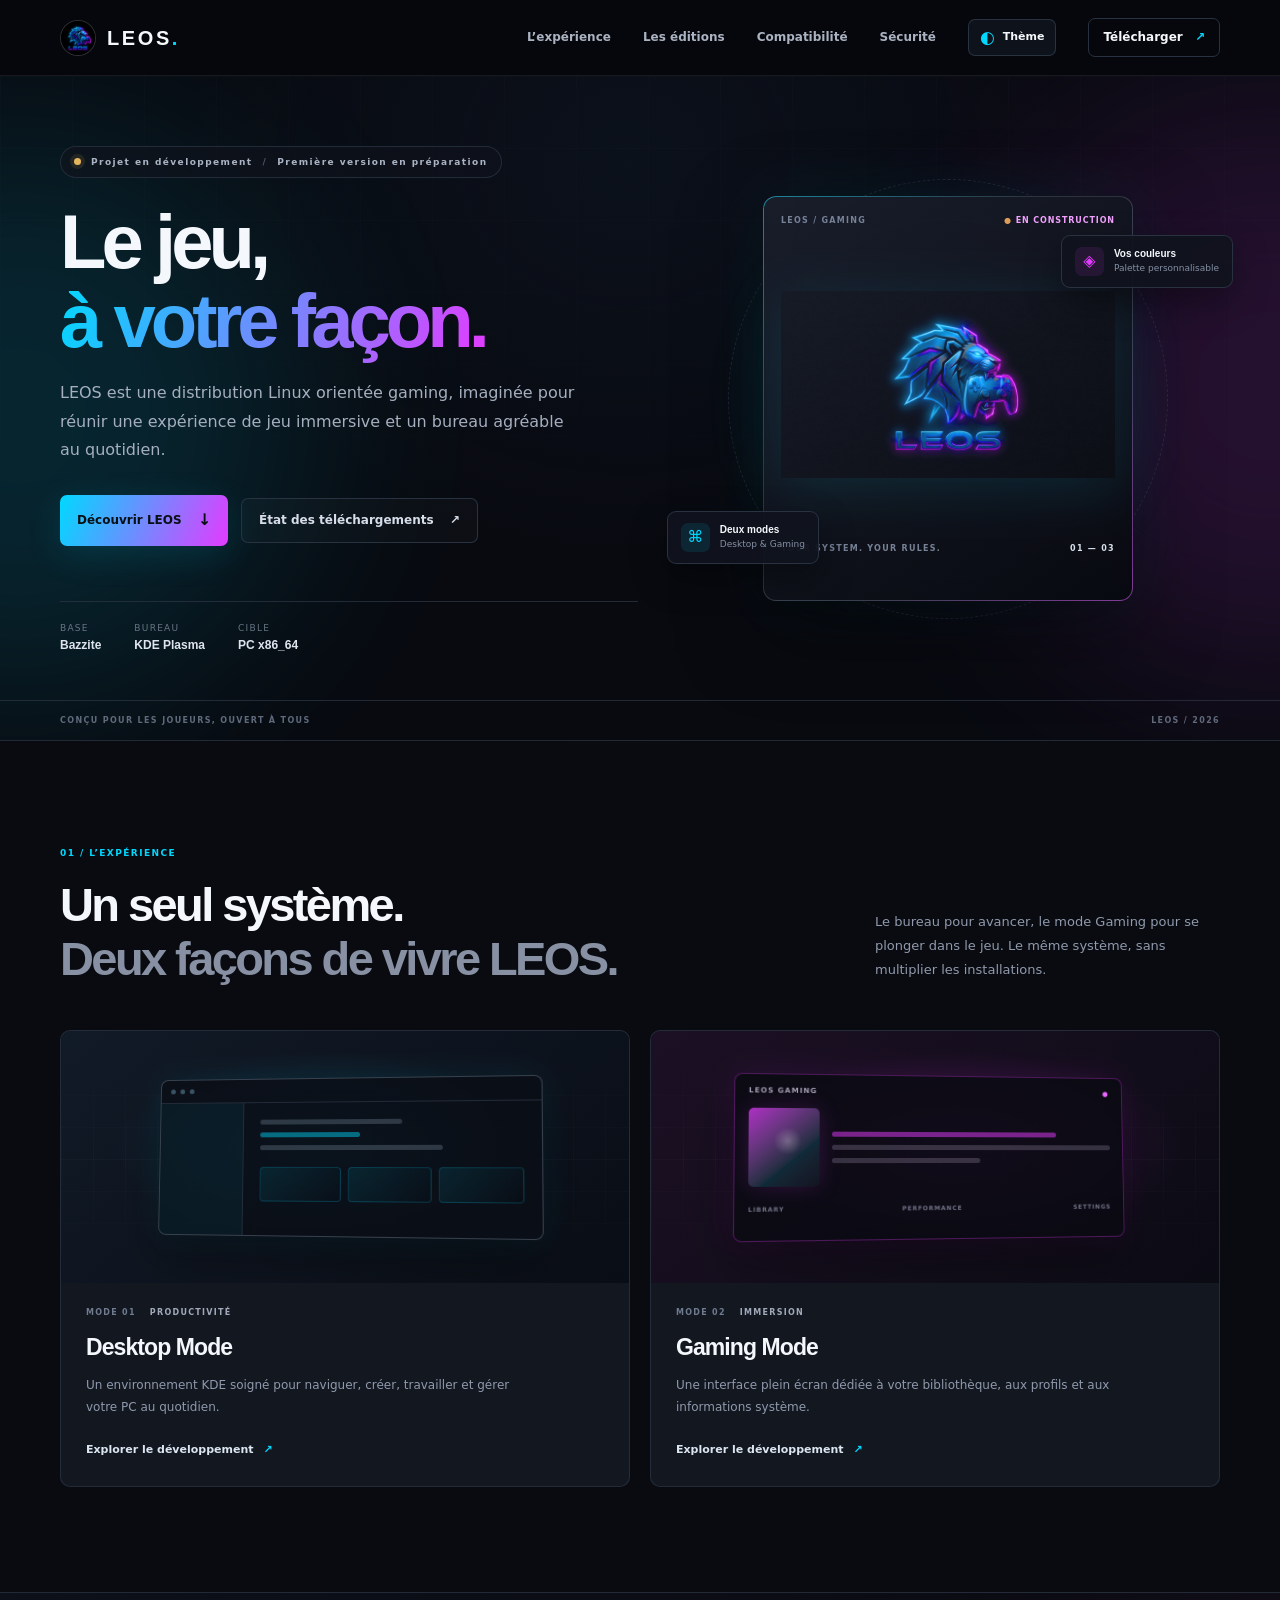
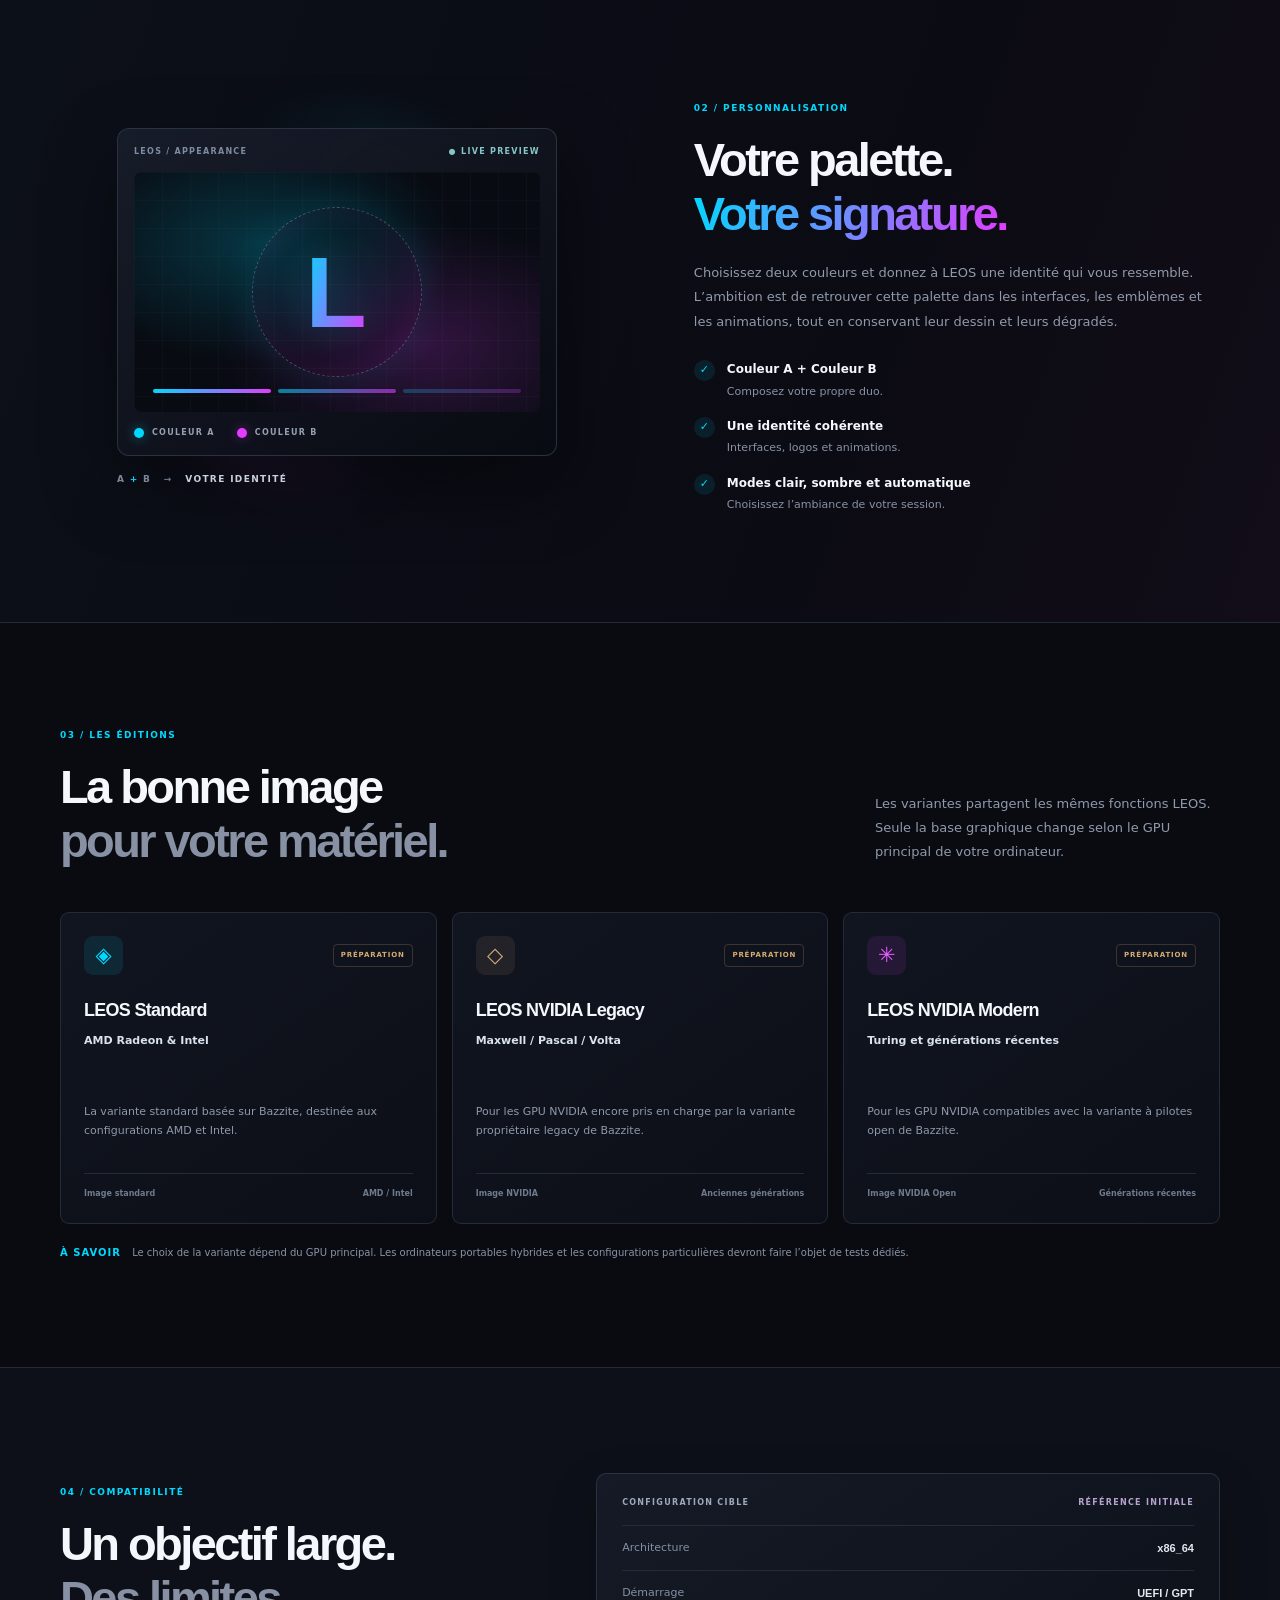
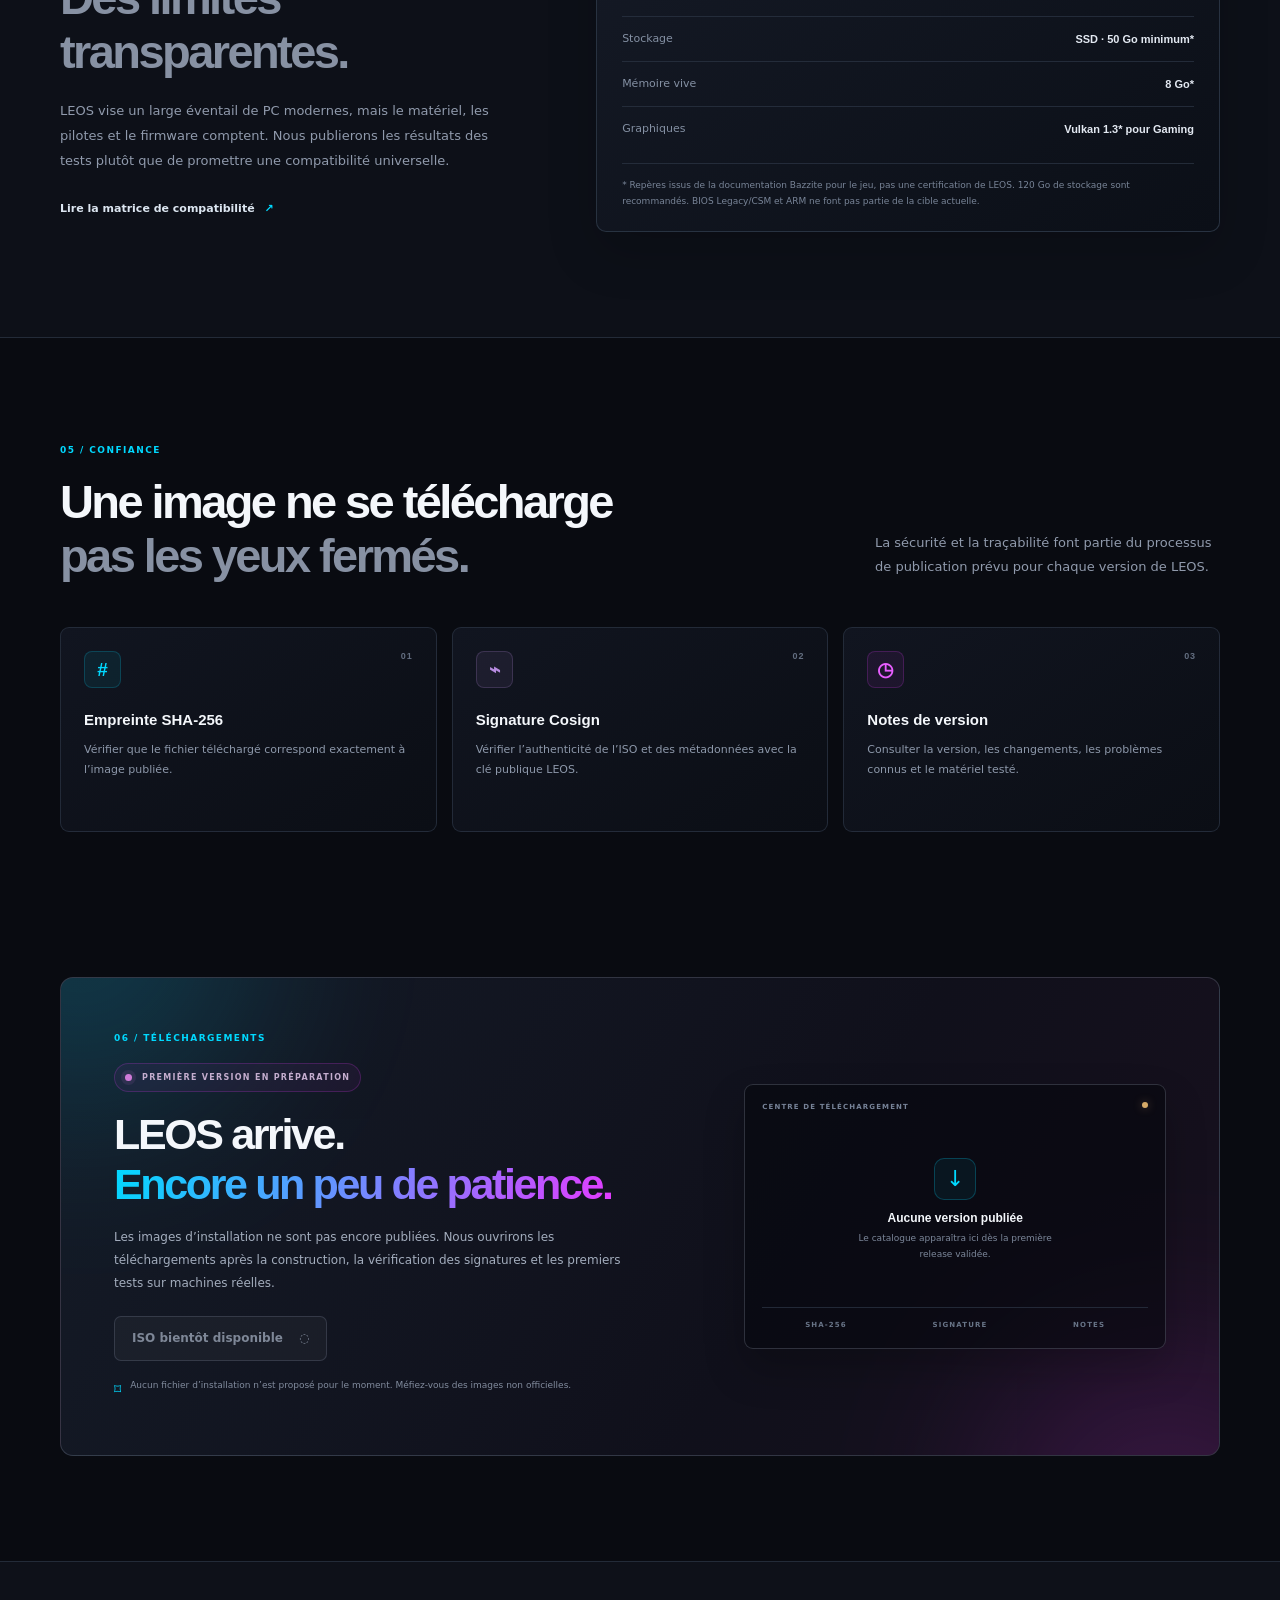
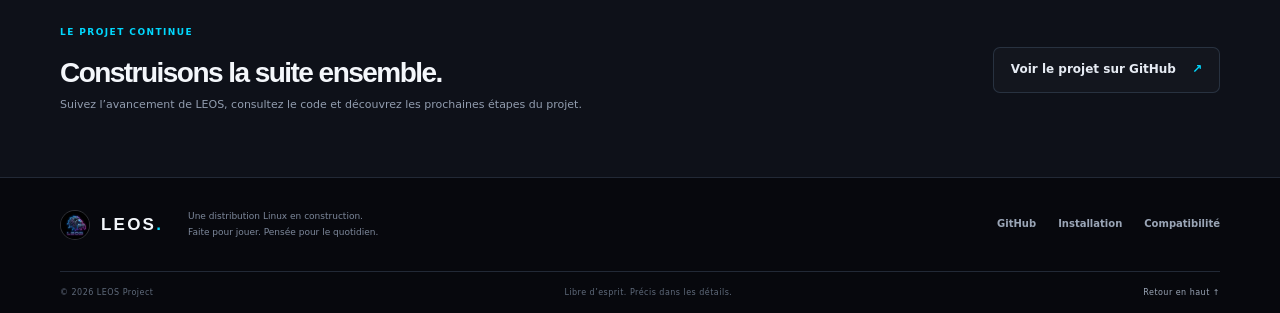
==== commit 473867da: "fix: keep original LEOS logo source for recoloring" ====
--- a/website/index.html
+++ b/website/index.html
@@ -18,7 +18,7 @@
   <header class="site-header">
     <div class="container header-inner">
       <a class="brand" href="#accueil" aria-label="LEOS, accueil">
-        <span class="brand-mark"><img src="assets/leos-gaming-logo.jpeg" alt="" data-themeable-logo></span>
+        <span class="brand-mark"><img src="assets/leos-gaming-logo.jpeg" alt="" data-themeable-logo data-logo-source="assets/leos-gaming-logo.jpeg"></span>
         <span class="brand-word">LEOS<span class="brand-dot">.</span></span>
       </a>
       <button class="menu-toggle" type="button" aria-expanded="false" aria-controls="navigation" aria-label="Ouvrir le menu">
@@ -95,7 +95,7 @@
           <div class="visual-crosshair crosshair-two"></div>
           <div class="visual-card">
             <div class="visual-card-top"><span>LEOS / GAMING</span><span class="live-indicator">● EN CONSTRUCTION</span></div>
-            <img class="hero-emblem" src="assets/leos-gaming-logo.jpeg" alt="Emblème du lion LEOS Gaming" data-themeable-logo>
+            <img class="hero-emblem" src="assets/leos-gaming-logo.jpeg" alt="Emblème du lion LEOS Gaming" data-themeable-logo data-logo-source="assets/leos-gaming-logo.jpeg">
             <div class="visual-card-bottom"><span>YOUR SYSTEM. YOUR RULES.</span><span class="visual-index">01 — 03</span></div>
           </div>
           <div class="floating-tag tag-left"><span class="tag-icon">⌘</span><span><strong>Deux modes</strong><small>Desktop & Gaming</small></span></div>
--- a/website/styles.css
+++ b/website/styles.css
@@ -59,7 +59,7 @@
 .hero-actions { display: flex; align-items: center; gap: 13px; margin-top: 30px; flex-wrap: wrap; }
 .button { display: inline-flex; align-items: center; justify-content: center; gap: 16px; border-radius: 7px; padding: 12px 17px; font-size: 12px; font-weight: 700; transition: transform .2s ease, border-color .2s ease, background .2s ease; }
 .button:hover:not(:disabled) { transform: translateY(-2px); }
-.button-primary { color: #071015; background: var(--gradient); box-shadow: 0 9px 35px color-mix(in srgb, var(--a) 13%, transparent); }
+.button-primary { color: var(--gradient-ink, #071015); background: var(--gradient); box-shadow: 0 9px 35px color-mix(in srgb, var(--a) 13%, transparent); }
 .button-primary span { font-size: 16px; }
 .button-quiet { color: #d7deea; border: 1px solid var(--line-strong); background: rgba(255,255,255,.025); }
 .button-quiet:hover { border-color: color-mix(in srgb, var(--a) 45%, transparent); }
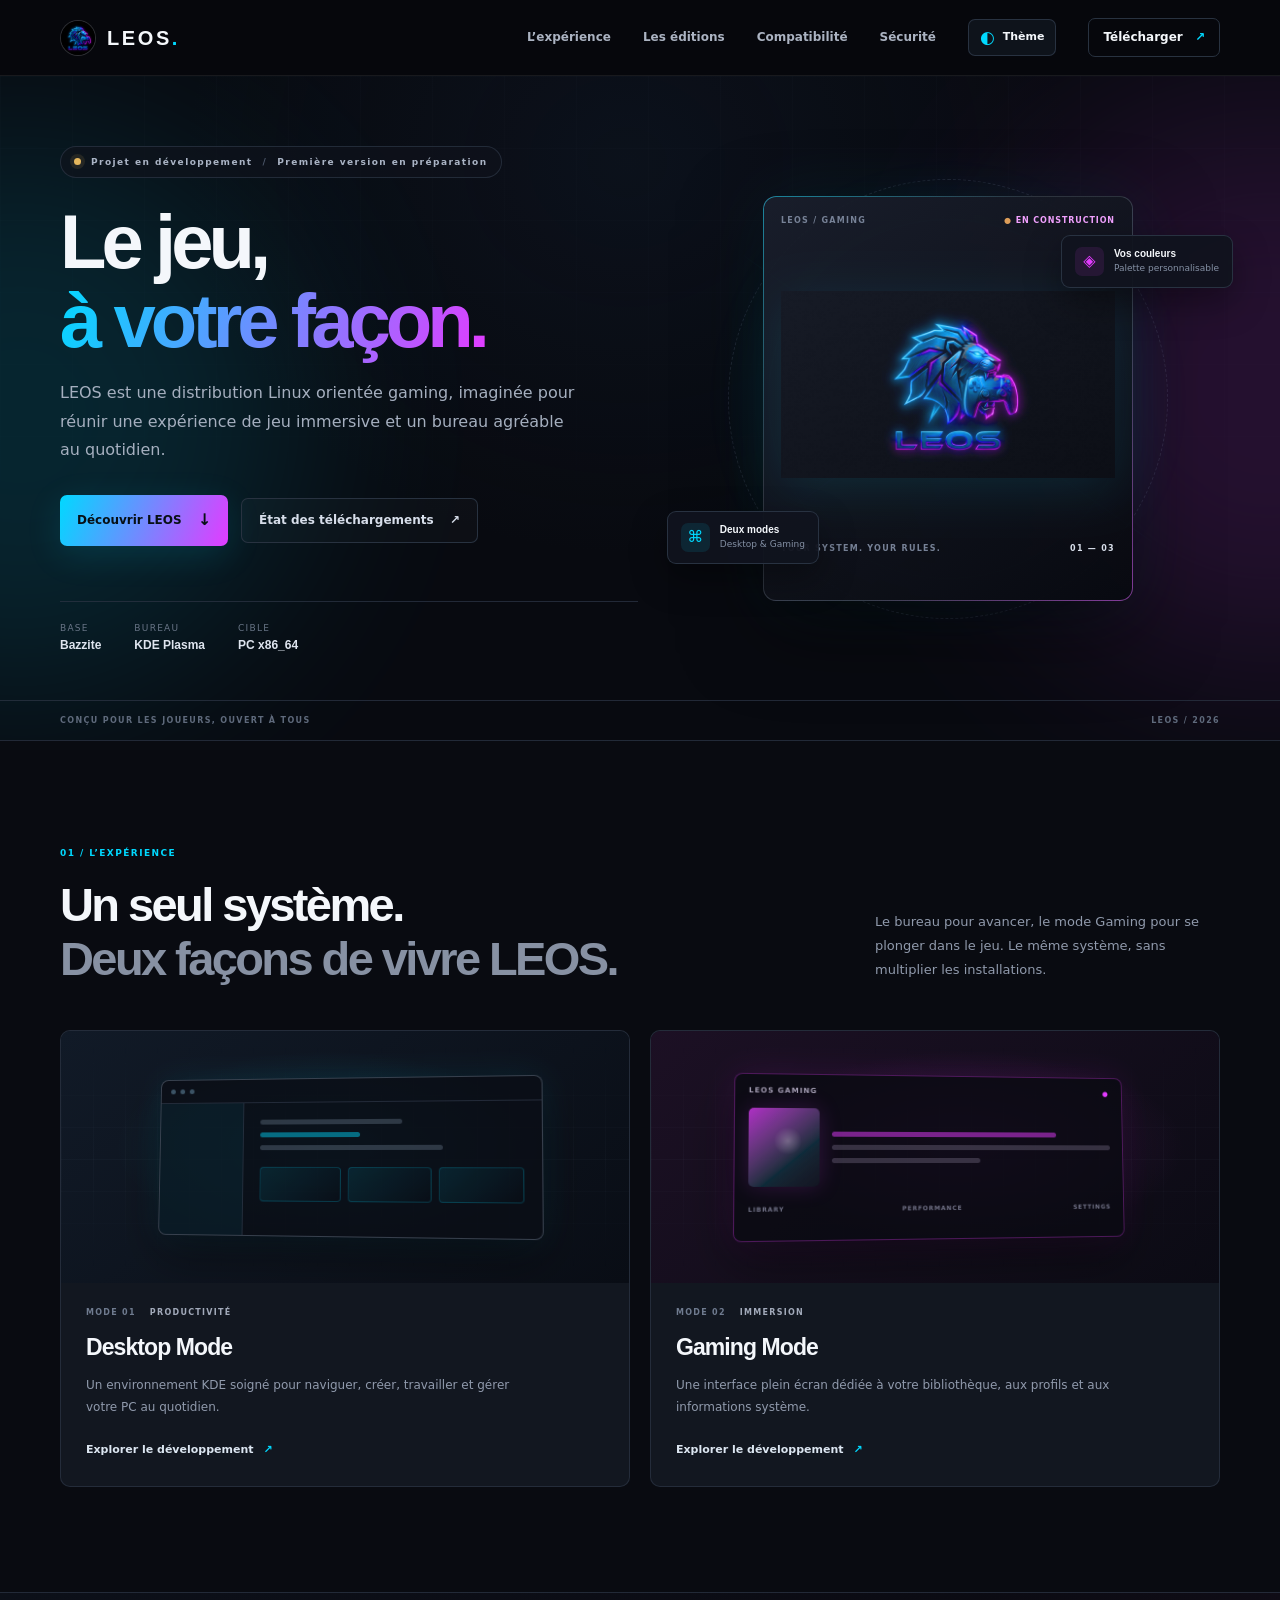
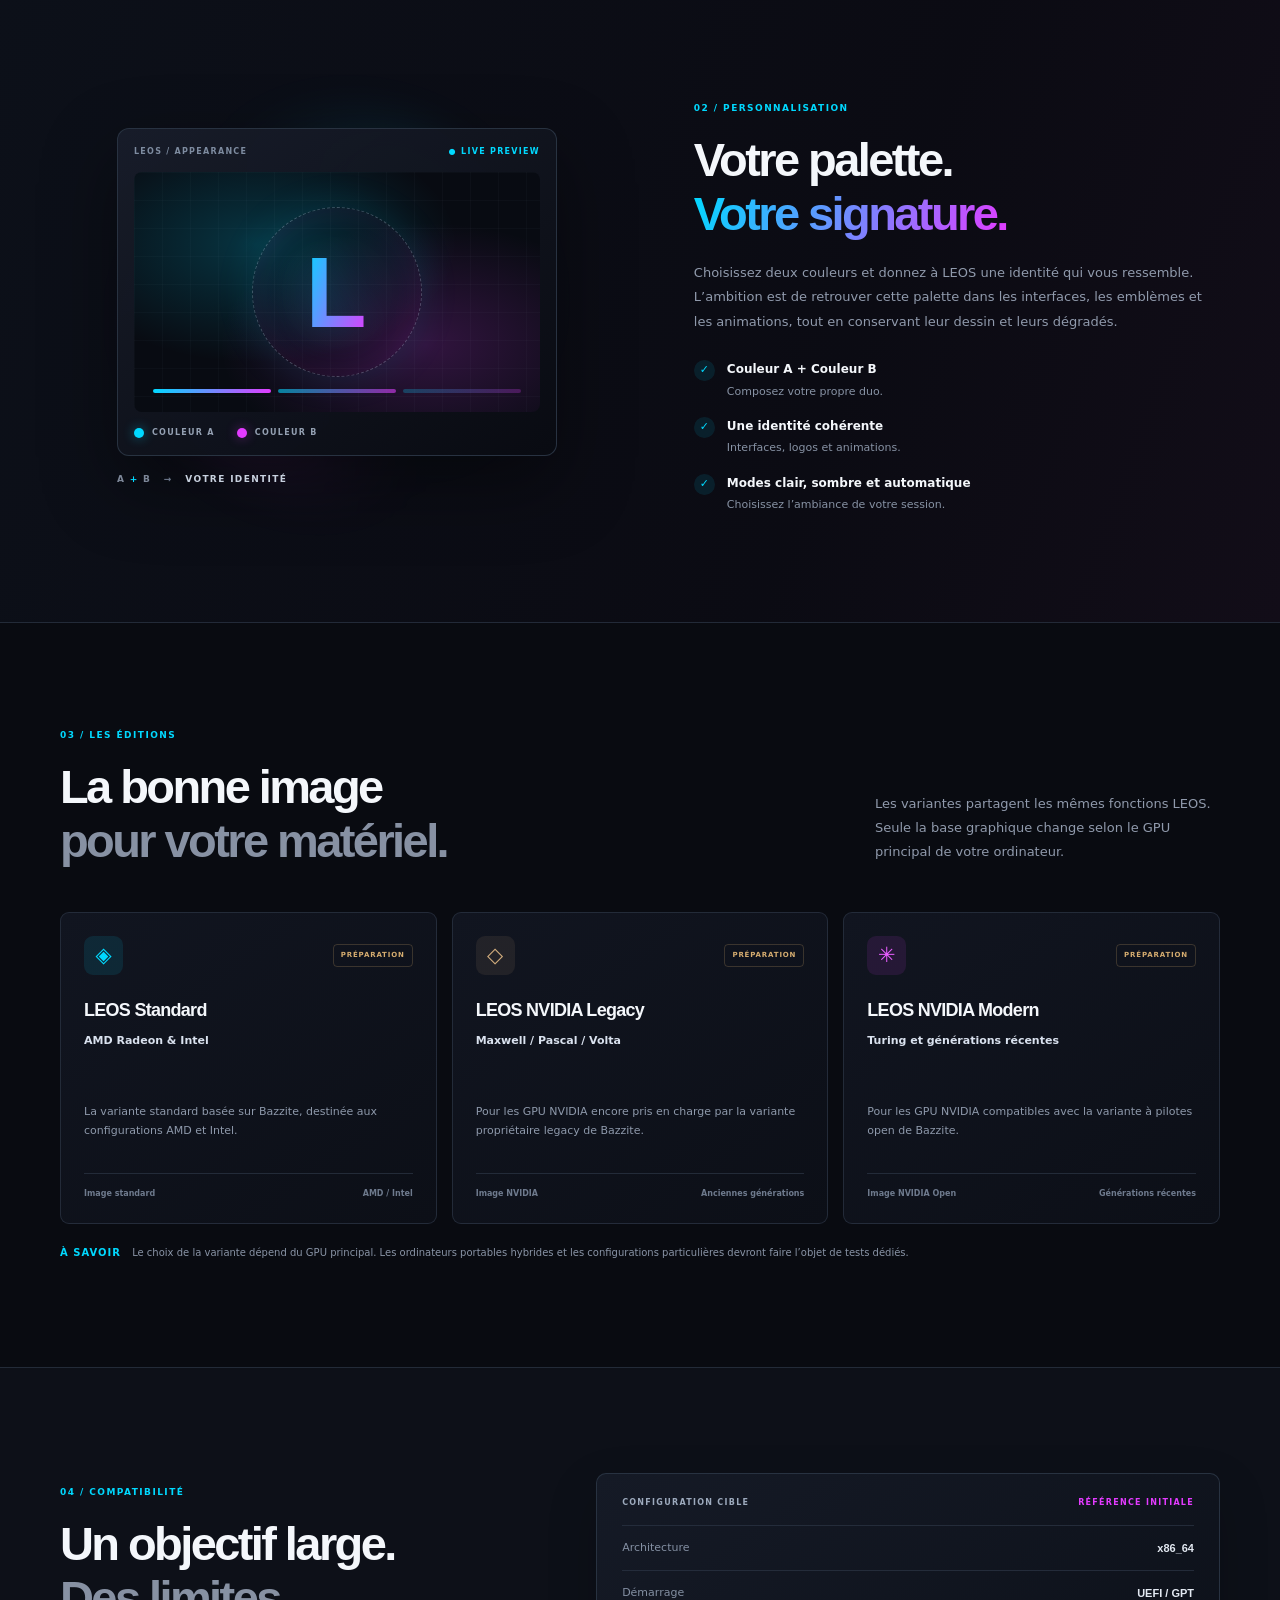
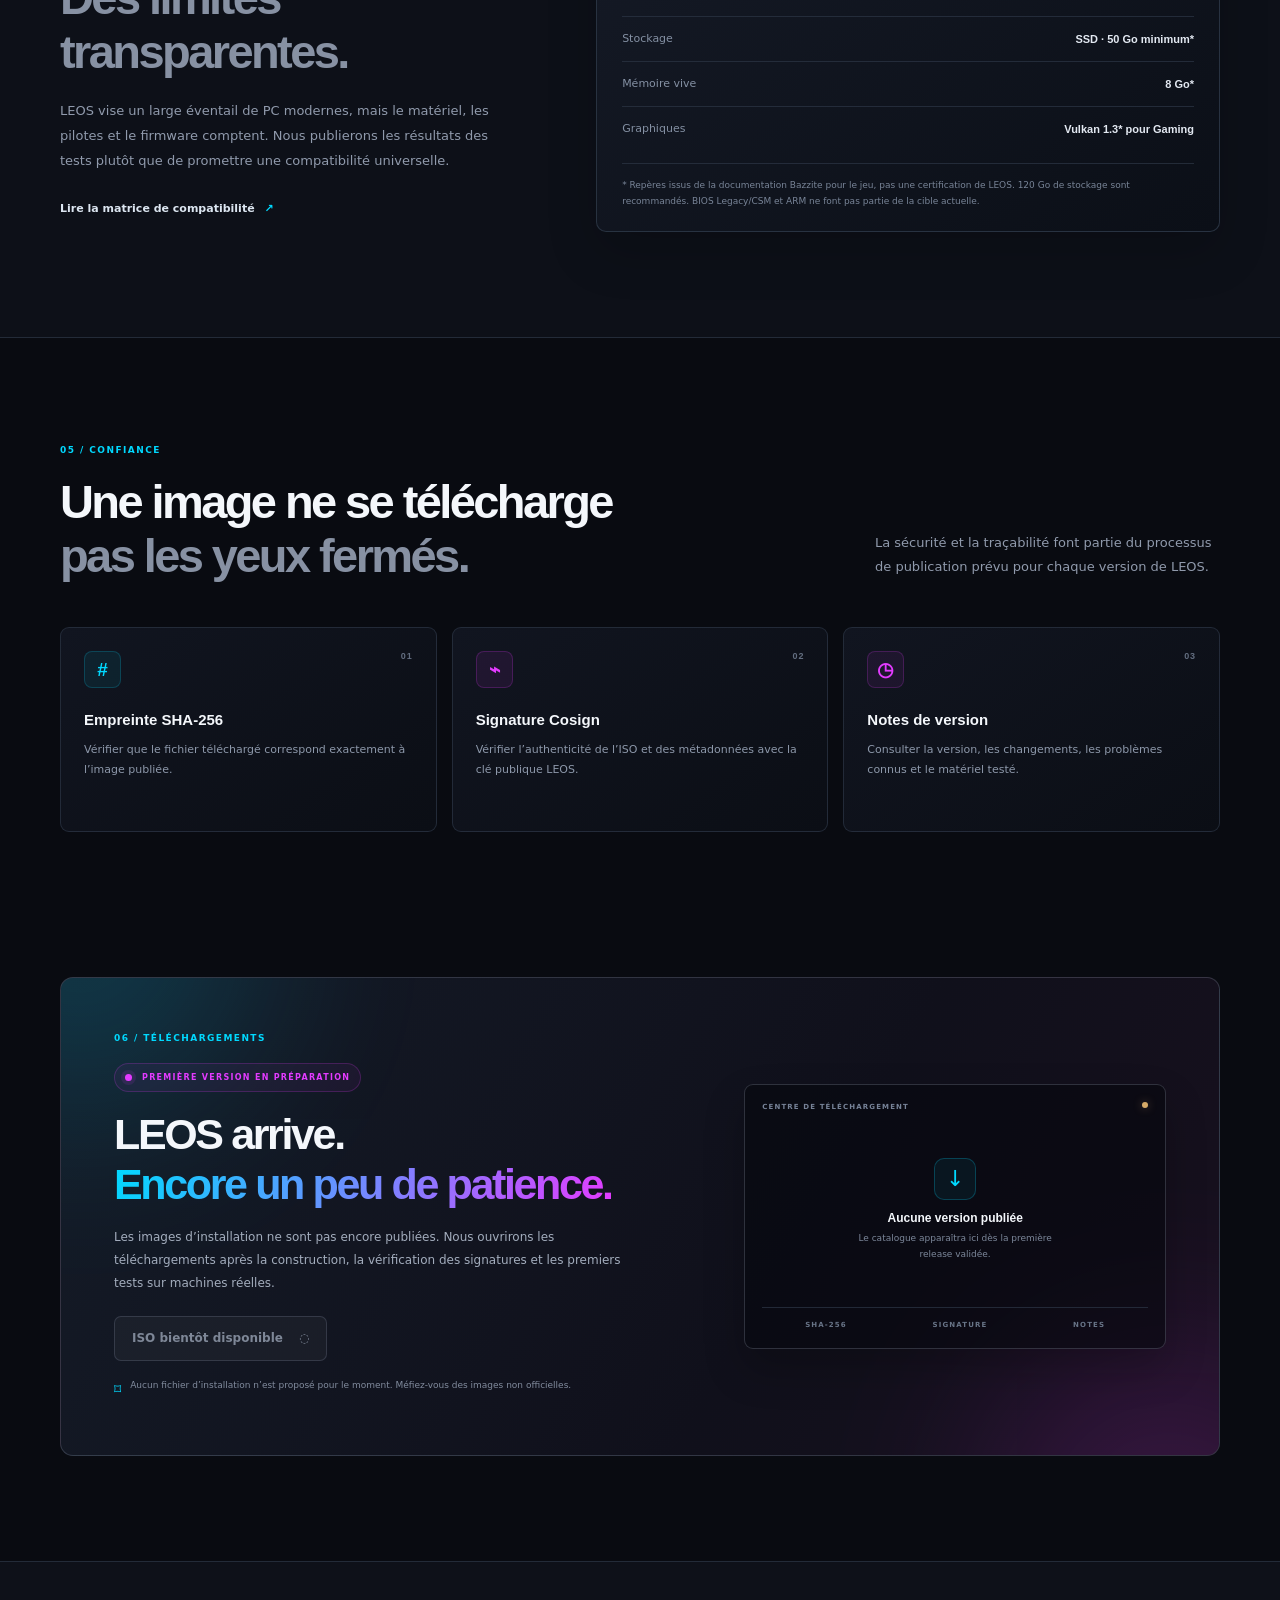
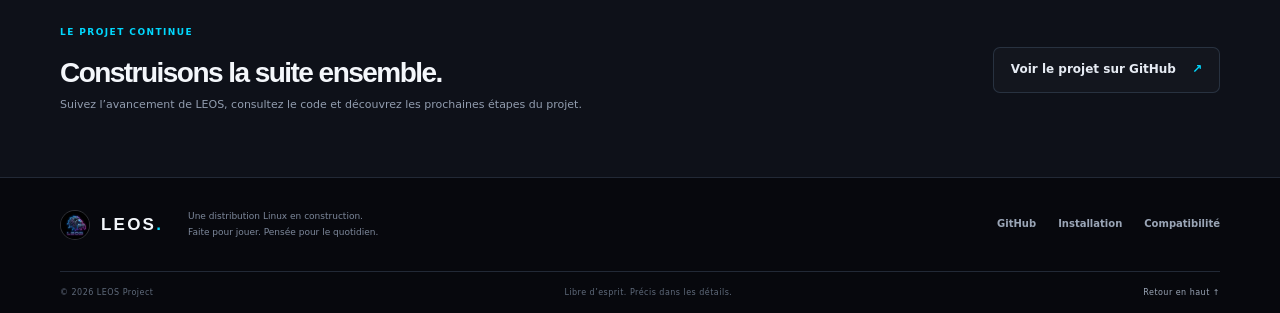
==== commit 918e55d0: "fix: align browser theme color with LEOS dark palette" ====
--- a/website/index.html
+++ b/website/index.html
@@ -3,7 +3,7 @@
 <head>
   <meta charset="utf-8">
   <meta name="viewport" content="width=device-width, initial-scale=1">
-  <meta name="theme-color" content="#07080d">
+  <meta name="theme-color" content="#090B10">
   <meta name="description" content="Découvrez LEOS, une distribution Linux en développement, pensée pour le jeu vidéo et le quotidien.">
   <meta property="og:type" content="website">
   <meta property="og:title" content="LEOS — Le jeu, à votre façon">
--- a/website/styles.css
+++ b/website/styles.css
@@ -11,6 +11,9 @@
   --subtle: #687486;
   --a: #00d9ff;
   --b: #e33bff;
+  --a-text: var(--a);
+  --b-text: var(--b);
+  --gradient-text: linear-gradient(112deg, var(--a-text), var(--b-text));
   --gradient: linear-gradient(112deg, var(--a) 0%, var(--b) 100%);
   --font: "DM Sans", ui-sans-serif, system-ui, sans-serif;
   --display: "Manrope", "DM Sans", ui-sans-serif, sans-serif;
@@ -37,7 +40,7 @@
 .main-nav a { transition: color .2s ease; }
 .main-nav a:hover, .footer-links a:hover { color: white; }
 .main-nav .nav-cta { color: var(--text); border: 1px solid var(--line-strong); border-radius: 7px; padding: 9px 14px; }
-.nav-cta span { color: var(--a); margin-left: 8px; }
+.nav-cta span { color: var(--a-text, var(--a)); margin-left: 8px; }
 .menu-toggle { display: none; }
 .section-shell { position: relative; overflow: hidden; }
 .hero { min-height: 665px; display: flex; align-items: center; border-bottom: 1px solid var(--line); background: radial-gradient(ellipse at 49% 13%, rgba(22, 39, 63, .24), transparent 48%), #080a10; }
@@ -54,7 +57,7 @@
 h1, h2, h3, p { margin-top: 0; }
 h1, h2, h3 { font-family: var(--display); }
 h1 { margin: 25px 0 19px; font-size: clamp(48px, 6.4vw, 76px); line-height: 1.03; letter-spacing: -.065em; font-weight: 800; }
-.gradient-text { color: transparent; background: var(--gradient); background-clip: text; -webkit-background-clip: text; }
+.gradient-text { color: transparent; background: var(--gradient-text, var(--gradient)); background-clip: text; -webkit-background-clip: text; }
 .hero-lead { max-width: 515px; color: #a5afbf; font-size: 16px; line-height: 1.8; }
 .hero-actions { display: flex; align-items: center; gap: 13px; margin-top: 30px; flex-wrap: wrap; }
 .button { display: inline-flex; align-items: center; justify-content: center; gap: 16px; border-radius: 7px; padding: 12px 17px; font-size: 12px; font-weight: 700; transition: transform .2s ease, border-color .2s ease, background .2s ease; }
@@ -82,8 +85,8 @@
 .floating-tag { position: absolute; z-index: 3; display: flex; align-items: center; gap: 10px; padding: 11px 13px; background: rgba(16,20,30,.94); border: 1px solid var(--line-strong); border-radius: 9px; box-shadow: 0 14px 35px rgba(0,0,0,.35); }
 .tag-left { left: -9px; bottom: 62px; }
 .tag-right { right: -13px; top: 64px; }
-.tag-icon { width: 29px; height: 29px; display: grid; place-items: center; color: var(--a); border-radius: 7px; background: color-mix(in srgb, var(--a) 10%, transparent); font-size: 16px; }
-.tag-gradient { color: var(--b); background: color-mix(in srgb, var(--b) 10%, transparent); }
+.tag-icon { width: 29px; height: 29px; display: grid; place-items: center; color: var(--a-text, var(--a)); border-radius: 7px; background: color-mix(in srgb, var(--a) 10%, transparent); font-size: 16px; }
+.tag-gradient { color: var(--b-text, var(--b)); background: color-mix(in srgb, var(--b) 10%, transparent); }
 .floating-tag strong, .floating-tag small { display: block; }
 .floating-tag strong { font: 700 10px var(--display); }
 .floating-tag small { margin-top: 2px; color: #8490a4; font-size: 9px; }
@@ -92,7 +95,7 @@
 .section-pad { padding: 105px 0; }
 .intro-section { background: #090b11; }
 .section-heading { display: flex; justify-content: space-between; align-items: end; gap: 45px; margin-bottom: 44px; }
-.section-kicker { display: block; color: var(--a); margin-bottom: 17px; }
+.section-kicker { display: block; color: var(--a-text, var(--a)); margin-bottom: 17px; }
 h2 { margin: 0; font-size: clamp(32px, 4vw, 47px); line-height: 1.15; letter-spacing: -.055em; font-weight: 800; }
 .muted-heading { color: #8791a3; }
 .section-heading > p { max-width: 345px; margin: 0 0 4px; color: var(--muted); font-size: 13px; line-height: 1.85; }
@@ -115,7 +118,7 @@
 .gaming-art { background: radial-gradient(ellipse at 55% 46%, color-mix(in srgb, var(--b) 17%, transparent), transparent 50%), linear-gradient(140deg, #1c1024, #0b0b14); }
 .game-frame { width: 69%; height: 164px; border: 1px solid color-mix(in srgb, var(--b) 30%, transparent); border-radius: 8px; background: rgba(10,10,18,.85); padding: 11px 13px; box-shadow: 0 20px 50px rgba(0,0,0,.45), 0 0 35px color-mix(in srgb, var(--b) 12%, transparent); transform: perspective(700px) rotateY(7deg) rotateX(3deg); }
 .game-top, .game-bottom { display: flex; justify-content: space-between; font-size: 7px; font-weight: 700; letter-spacing: .14em; color: #a5a0b4; }
-.game-top span:last-child { color: color-mix(in srgb, var(--b) 78%, white); }
+.game-top span:last-child { color: var(--b-text, var(--b)); }
 .game-content { display: flex; gap: 12px; height: 97px; align-items: center; }
 .game-cover { width: 68px; height: 77px; border-radius: 5px; background: radial-gradient(circle at 55% 42%, rgba(255,255,255,.25), transparent 23%), linear-gradient(140deg, color-mix(in srgb, var(--b) 75%, transparent), color-mix(in srgb, var(--a) 16%, transparent) 65%, #131522); box-shadow: 0 0 22px color-mix(in srgb, var(--b) 17%, transparent); }
 .game-lines { flex: 1; display: grid; gap: 8px; }
@@ -129,7 +132,7 @@
 .mode-card h3 { margin: 10px 0 8px; font-size: 23px; letter-spacing: -.04em; }
 .mode-card p { max-width: 440px; color: var(--muted); font-size: 12px; line-height: 1.8; margin-bottom: 18px; }
 .text-link { display: inline-flex; align-items: center; gap: 10px; color: #dce6f1; font-size: 11px; font-weight: 700; }
-.text-link span { color: var(--a); transition: transform .2s; }
+.text-link span { color: var(--a-text, var(--a)); transition: transform .2s; }
 .text-link:hover span { transform: translate(3px,-2px); }
 .custom-section { overflow: hidden; border-block: 1px solid var(--line); background: linear-gradient(110deg, #0c1019, #0b0b13 65%, #120d18); }
 .custom-layout { display: grid; grid-template-columns: 1fr .95fr; align-items: center; gap: 80px; }
@@ -137,7 +140,7 @@
 .custom-visual::before { content: ""; position: absolute; width: 380px; height: 380px; top: 50%; left: 50%; transform: translate(-50%,-50%); border-radius: 50%; background: conic-gradient(from 30deg, color-mix(in srgb, var(--a) 12%, transparent), transparent 35%, color-mix(in srgb, var(--b) 12%, transparent), transparent 80%, color-mix(in srgb, var(--a) 12%, transparent)); filter: blur(25px); }
 .palette-panel { position: relative; max-width: 440px; margin: auto; border-radius: 12px; border: 1px solid var(--line-strong); background: linear-gradient(145deg, rgba(24,29,42,.96), rgba(9,11,18,.98)); box-shadow: 0 28px 75px rgba(0,0,0,.4); padding: 16px; }
 .palette-panel-head { display: flex; justify-content: space-between; color: #7e8ca0; font-size: 8px; }
-.palette-panel-head span:last-child { color: #87c5c8; }
+.palette-panel-head span:last-child { color: var(--a-text, var(--a)); }
 .palette-preview { height: 240px; margin: 14px 0; border-radius: 8px; display: grid; place-items: center; position: relative; overflow: hidden; background: radial-gradient(ellipse at 30% 30%, color-mix(in srgb, var(--a) 20%, transparent), transparent 50%), radial-gradient(ellipse at 72% 72%, color-mix(in srgb, var(--b) 19%, transparent), transparent 50%), #080b12; }
 .palette-preview::before { content: ""; position: absolute; inset: 0; opacity: .35; background-image: linear-gradient(rgba(180,200,220,.09) 1px, transparent 1px), linear-gradient(90deg, rgba(180,200,220,.09) 1px, transparent 1px); background-size: 28px 28px; }
 .palette-ring { position: absolute; width: 170px; height: 170px; border-radius: 50%; border: 1px dashed rgba(194,211,238,.3); box-shadow: 0 0 40px color-mix(in srgb, var(--a) 10%, transparent), inset 0 0 35px color-mix(in srgb, var(--b) 7%, transparent); }
@@ -159,7 +162,7 @@
 .custom-copy > p { color: var(--muted); font-size: 13px; line-height: 1.9; }
 .custom-points { display: grid; gap: 16px; margin-top: 25px; }
 .custom-points > div { display: flex; align-items: flex-start; gap: 12px; }
-.check-mark { width: 21px; height: 21px; display: grid; place-items: center; flex: 0 0 21px; border-radius: 50%; color: var(--a); background: color-mix(in srgb, var(--a) 10%, transparent); font-size: 11px; }
+.check-mark { width: 21px; height: 21px; display: grid; place-items: center; flex: 0 0 21px; border-radius: 50%; color: var(--a-text, var(--a)); background: color-mix(in srgb, var(--a) 10%, transparent); font-size: 11px; }
 .custom-points strong, .custom-points small { display: block; }
 .custom-points strong { font-size: 12px; }
 .custom-points small { margin-top: 3px; color: #8792a4; font-size: 11px; }
@@ -177,14 +180,14 @@
 .edition-card p { color: #8e99ab; font-size: 11px; line-height: 1.75; min-height: 60px; }
 .edition-meta { display: flex; justify-content: space-between; gap: 10px; border-top: 1px solid var(--line); padding-top: 13px; color: #6e7a8d; font-size: 8px; font-weight: 700; }
 .edition-note { margin: 20px 0 0; color: #8994a6; font-size: 10px; line-height: 1.8; }
-.edition-note span { display: inline-block; margin-right: 8px; color: var(--a); font-weight: 700; text-transform: uppercase; letter-spacing: .1em; }
+.edition-note span { display: inline-block; margin-right: 8px; color: var(--a-text, var(--a)); font-weight: 700; text-transform: uppercase; letter-spacing: .1em; }
 .compat-section { background: #0d1018; border-block: 1px solid var(--line); }
 .compat-layout { display: grid; grid-template-columns: .85fr 1.15fr; align-items: center; gap: 75px; }
 .compat-copy h2 { margin-bottom: 20px; }
 .compat-copy > p { color: var(--muted); font-size: 13px; line-height: 1.9; margin-bottom: 22px; }
 .spec-panel { border: 1px solid var(--line-strong); background: linear-gradient(145deg, #151a26, #0b0f17); border-radius: 10px; padding: 22px 25px; box-shadow: 0 20px 50px rgba(0,0,0,.18); }
 .spec-panel-header { display: flex; justify-content: space-between; color: #9daabd; margin-bottom: 16px; font-size: 8px; }
-.spec-label { color: #b5a3ce; }
+.spec-label { color: var(--b-text, var(--b)); }
 .spec-row { display: flex; justify-content: space-between; align-items: center; gap: 15px; padding: 13px 0; border-top: 1px solid var(--line); font-size: 11px; }
 .spec-row > span { color: #8490a3; }
 .spec-row strong { color: #e3e9f2; font: 700 11px var(--display); text-align: right; }
@@ -193,9 +196,9 @@
 .security-grid { display: grid; grid-template-columns: repeat(3,1fr); gap: 15px; }
 .security-item { min-height: 205px; position: relative; padding: 23px; border: 1px solid var(--line); border-radius: 9px; background: linear-gradient(145deg, #111520, #0b0e15); }
 .security-number { position: absolute; top: 23px; right: 23px; color: #626d7f; font: 700 9px var(--display); letter-spacing: .1em; }
-.security-icon { width: 37px; height: 37px; margin-bottom: 20px; display: grid; place-items: center; color: var(--a); border-radius: 8px; border: 1px solid color-mix(in srgb, var(--a) 19%, transparent); background: color-mix(in srgb, var(--a) 7%, transparent); font: 700 19px var(--display); }
-.security-item:nth-child(2) .security-icon { color: #b78be0; border-color: rgba(183,139,224,.2); background: rgba(183,139,224,.08); }
-.security-item:nth-child(3) .security-icon { color: color-mix(in srgb, var(--b) 82%, white); border-color: color-mix(in srgb, var(--b) 19%, transparent); background: color-mix(in srgb, var(--b) 7%, transparent); }
+.security-icon { width: 37px; height: 37px; margin-bottom: 20px; display: grid; place-items: center; color: var(--a-text, var(--a)); border-radius: 8px; border: 1px solid color-mix(in srgb, var(--a) 19%, transparent); background: color-mix(in srgb, var(--a) 7%, transparent); font: 700 19px var(--display); }
+.security-item:nth-child(2) .security-icon { color: var(--b-text, var(--b)); border-color: color-mix(in srgb, var(--b) 20%, transparent); background: color-mix(in srgb, var(--b) 8%, transparent); }
+.security-item:nth-child(3) .security-icon { color: var(--b-text, var(--b)); border-color: color-mix(in srgb, var(--b) 19%, transparent); background: color-mix(in srgb, var(--b) 7%, transparent); }
 .security-item h3 { margin: 0 0 7px; font-size: 15px; }
 .security-item p { margin: 0; color: #8d98aa; font-size: 11px; line-height: 1.8; }
 .download-section { padding-top: 40px; background: #090b11; }
@@ -204,13 +207,13 @@
 .download-orb-a { left: -160px; top: -220px; background: var(--a); }
 .download-orb-b { right: -130px; bottom: -250px; background: var(--b); }
 .download-content { position: relative; z-index: 1; }
-.download-status { display: inline-flex; align-items: center; gap: 10px; color: #c4adce; border: 1px solid color-mix(in srgb, var(--b) 20%, transparent); background: color-mix(in srgb, var(--b) 5%, transparent); border-radius: 100px; padding: 7px 10px; margin-bottom: 18px; font-size: 8px; }
-.download-status .status-pulse { background: #cf7ad8; box-shadow: 0 0 0 4px rgba(207,122,216,.1); }
+.download-status { display: inline-flex; align-items: center; gap: 10px; color: var(--b-text, var(--b)); border: 1px solid color-mix(in srgb, var(--b) 20%, transparent); background: color-mix(in srgb, var(--b) 5%, transparent); border-radius: 100px; padding: 7px 10px; margin-bottom: 18px; font-size: 8px; }
+.download-status .status-pulse { background: var(--b); box-shadow: 0 0 0 4px color-mix(in srgb, var(--b) 10%, transparent); }
 .download-content h2 { margin-bottom: 17px; font-size: clamp(32px, 3.8vw, 43px); }
 .download-content > p { max-width: 530px; color: #a3adbd; font-size: 12px; line-height: 1.9; margin-bottom: 21px; }
 .button-disabled { color: #7e8797; border: 1px solid rgba(170,184,207,.18); background: rgba(255,255,255,.035); cursor: not-allowed; }
 .download-footnote { display: flex; align-items: flex-start; gap: 9px; max-width: 490px; margin-top: 17px; color: #818b9d; font-size: 9px; line-height: 1.7; }
-.lock-icon { color: var(--a); font-size: 14px; }
+.lock-icon { color: var(--a-text, var(--a)); font-size: 14px; }
 .release-preview { position: relative; z-index: 1; min-height: 265px; display: flex; flex-direction: column; justify-content: space-between; padding: 17px; border: 1px solid rgba(192,205,227,.2); border-radius: 9px; background: rgba(7,9,15,.63); box-shadow: 0 20px 40px rgba(0,0,0,.22); }
 .release-preview-head, .release-preview-footer { display: flex; justify-content: space-between; color: #778398; font-size: 7px; }
 .release-dot { width: 6px; height: 6px; background: #d6aa68; border-radius: 50%; box-shadow: 0 0 10px rgba(214,170,104,.4); }
@@ -313,7 +316,7 @@
   font-size: 11px; font-weight: 700; cursor: pointer; transition: border-color .2s, background .2s;
 }
 .theme-toggle:hover, .theme-toggle[aria-expanded="true"] { border-color: var(--a); }
-.theme-toggle-icon { font-size: 17px; line-height: 1; color: var(--a); }
+.theme-toggle-icon { font-size: 17px; line-height: 1; color: var(--a-text, var(--a)); }
 .theme-panel[hidden] { display: none; }
 .theme-panel {
   position: fixed; z-index: 80; top: 87px; right: max(24px, calc((100vw - var(--container)) / 2));
@@ -329,7 +332,7 @@
 .theme-mode-label { margin: 21px 0 10px; color: var(--muted); font-size: 8px; font-weight: 800; letter-spacing: .15em; }
 .theme-mode-options { display: grid; grid-template-columns: repeat(3,1fr); gap: 7px; }
 .theme-mode-options button { min-height: 38px; border: 1px solid var(--line); border-radius: 7px; color: var(--muted); background: var(--bg-soft); font-size: 10px; font-weight: 700; cursor: pointer; }
-.theme-mode-options button span { margin-right: 6px; color: var(--a); }
+.theme-mode-options button span { margin-right: 6px; color: var(--a-text, var(--a)); }
 .theme-mode-options button[aria-pressed="true"] { color: var(--text); border-color: var(--a); background: color-mix(in srgb, var(--a) 10%, var(--panel)); box-shadow: inset 0 0 0 1px color-mix(in srgb, var(--a) 16%, transparent); }
 .theme-auto-note { margin: 9px 0 0; color: var(--subtle); font-size: 9px; line-height: 1.6; }
 .theme-divider { height: 1px; margin: 18px 0 0; background: var(--line); }
@@ -420,7 +423,7 @@
 :root[data-appearance="light"] .security-number { color: #687586; }
 :root[data-appearance="light"] .download-panel { background: linear-gradient(120deg, #FFFFFF, #EDF1F6 62%, #F3EDF7); border-color: #D3DCE7; }
 :root[data-appearance="light"] .download-content > p { color: #596575; }
-:root[data-appearance="light"] .download-status { color: #74477E; background: color-mix(in srgb, var(--b) 7%, white); }
+:root[data-appearance="light"] .download-status { color: var(--b-text, #1C2430); background: color-mix(in srgb, var(--b) 7%, white); }
 :root[data-appearance="light"] .download-footnote { color: #596575; }
 :root[data-appearance="light"] .button-disabled { color: #687586; border-color: #D3DCE7; background: #EDF1F6; }
 :root[data-appearance="light"] .release-preview { background: rgba(255,255,255,.78); border-color: #C7D1DE; }
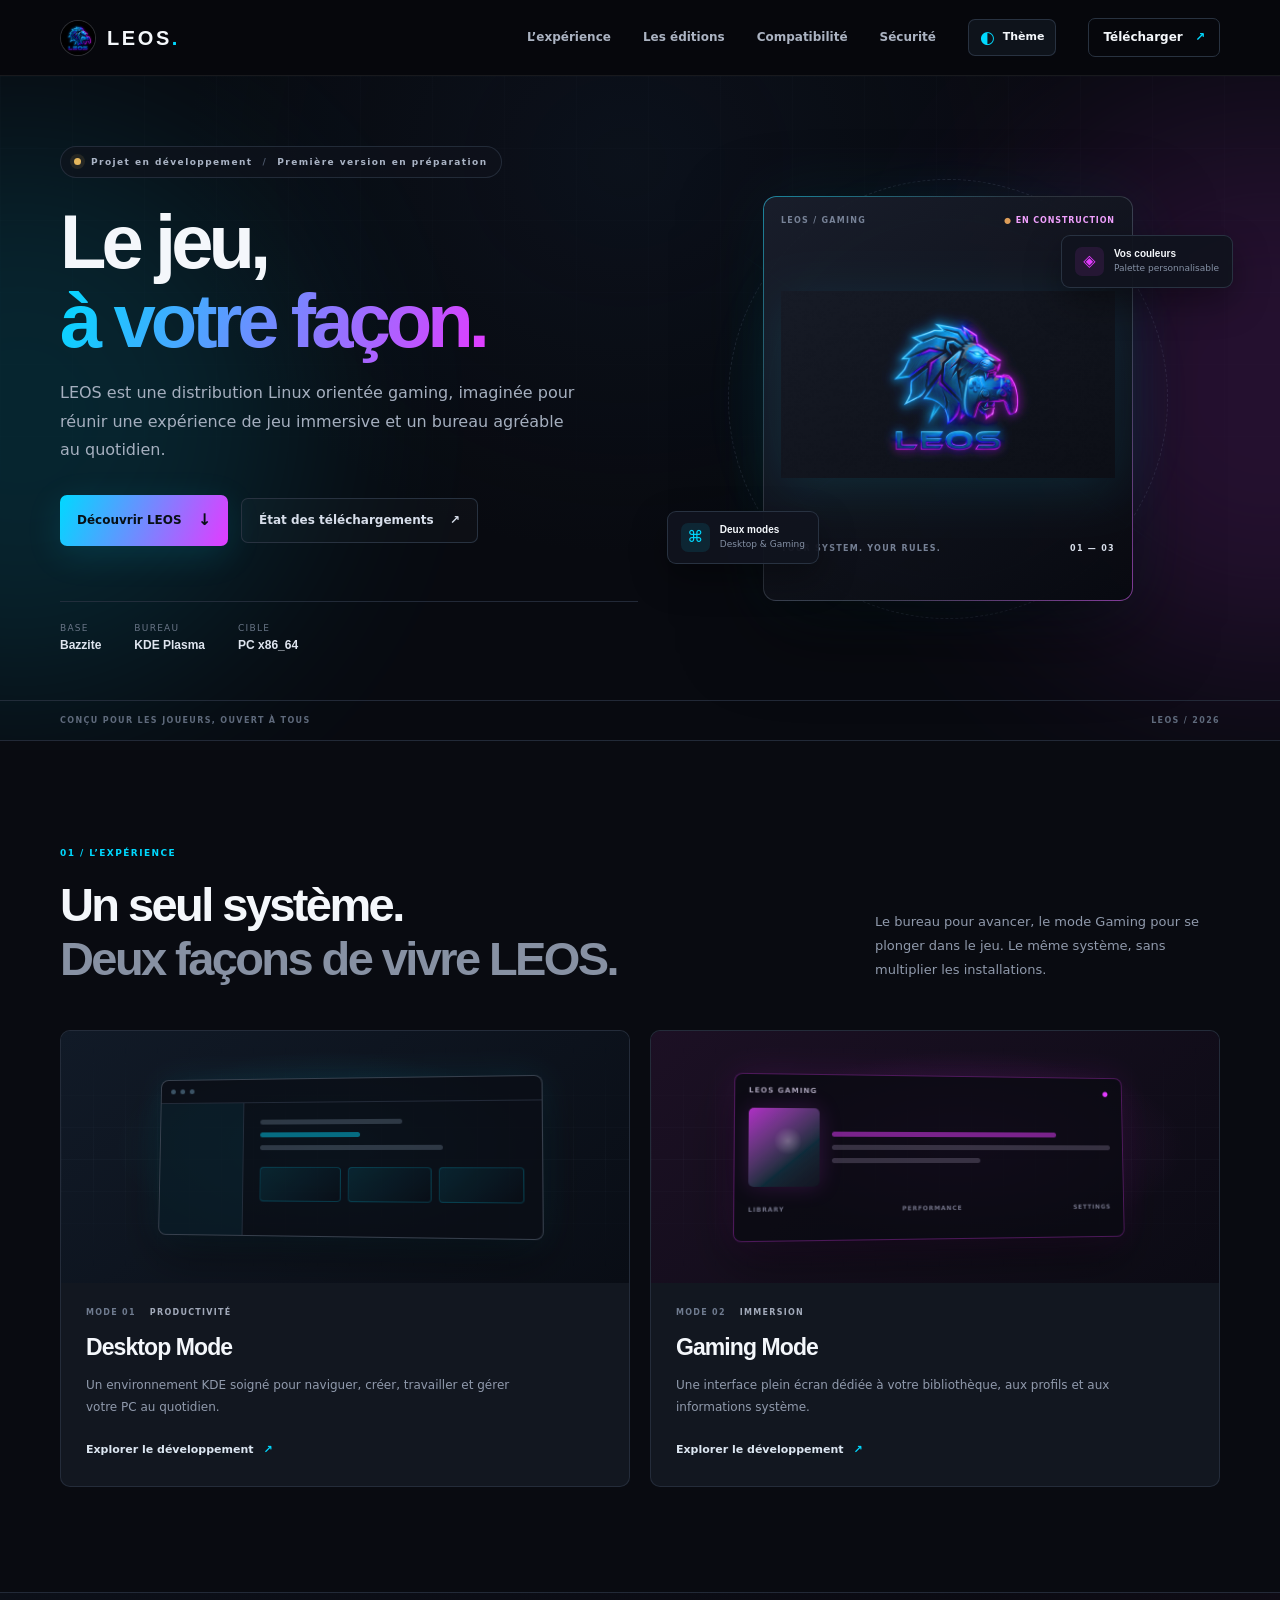
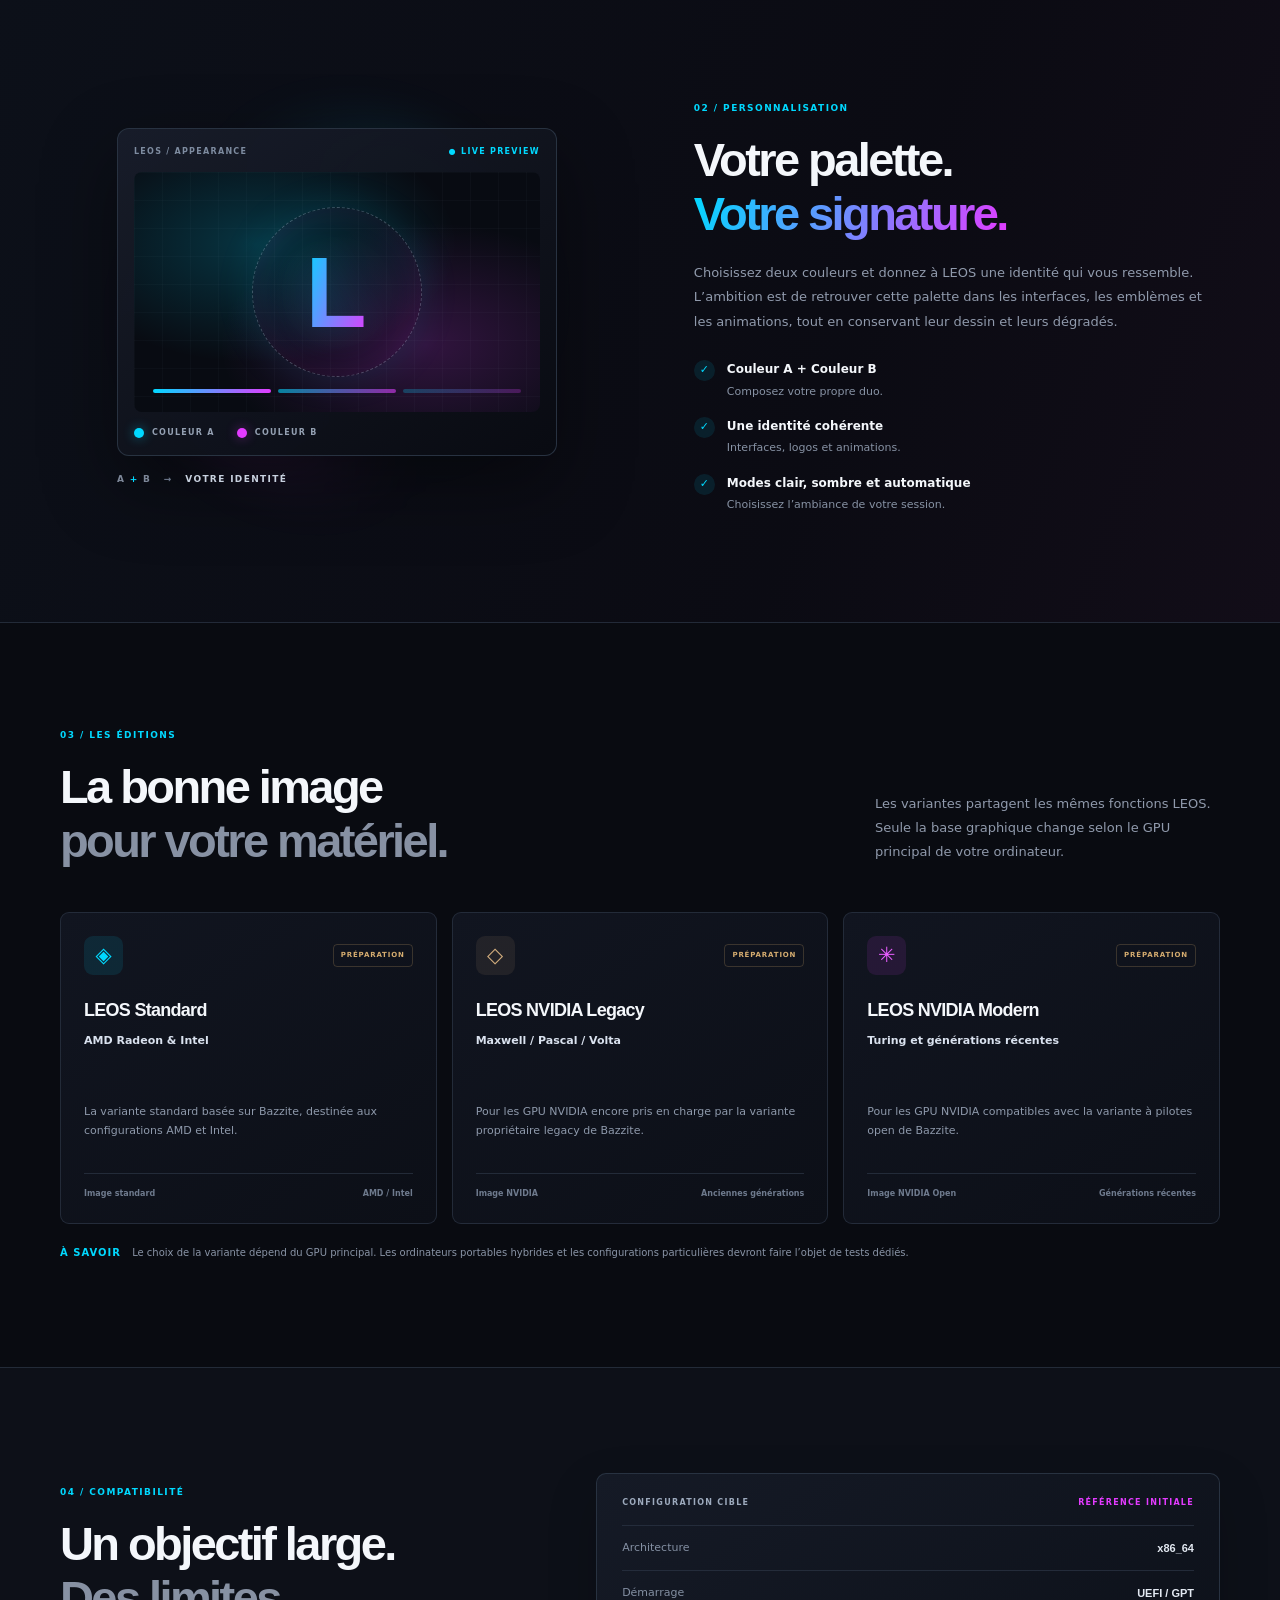
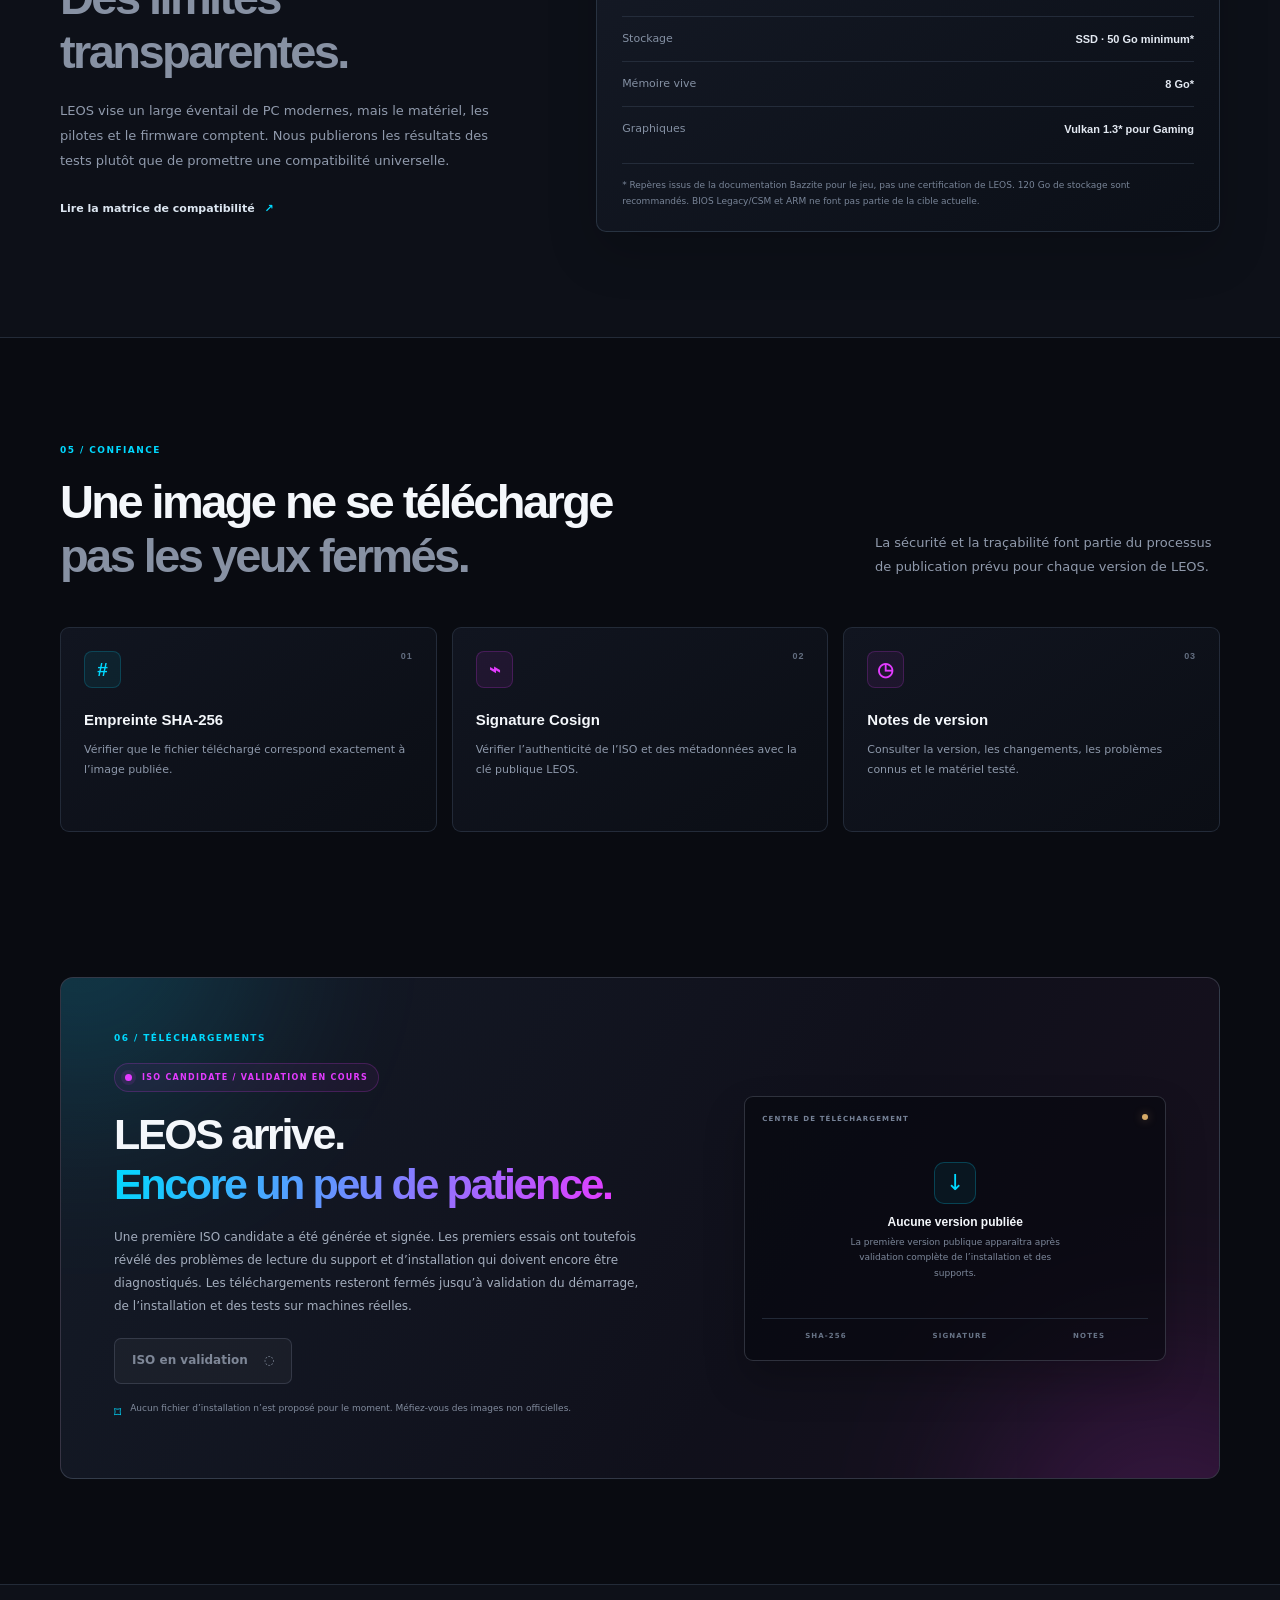
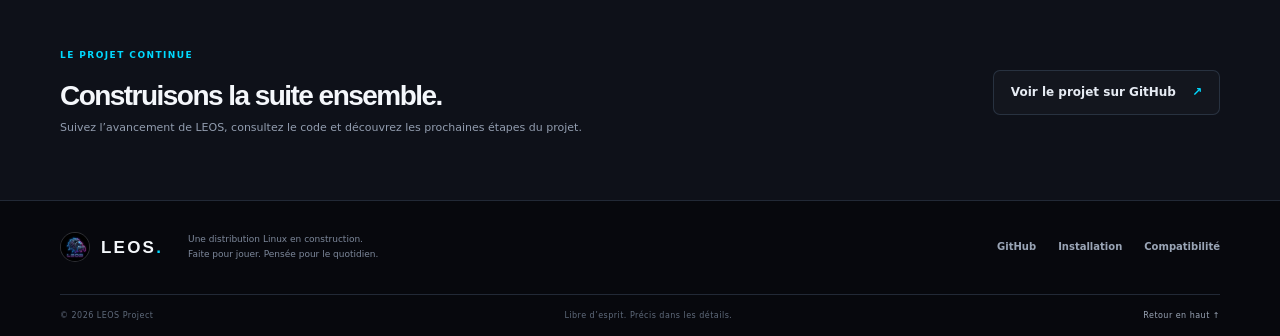
==== commit 56065793: "chore(install): harden ISO validation and clean project docs" ====
--- a/website/index.html
+++ b/website/index.html
@@ -217,15 +217,15 @@
           <div class="download-orb download-orb-a"></div><div class="download-orb download-orb-b"></div>
           <div class="download-content">
             <span class="section-kicker">06 / TÉLÉCHARGEMENTS</span>
-            <div class="download-status"><span class="status-pulse"></span> PREMIÈRE VERSION EN PRÉPARATION</div>
+            <div class="download-status"><span class="status-pulse"></span> ISO CANDIDATE / VALIDATION EN COURS</div>
             <h2>LEOS arrive.<br><span class="gradient-text">Encore un peu de patience.</span></h2>
-            <p>Les images d’installation ne sont pas encore publiées. Nous ouvrirons les téléchargements après la construction, la vérification des signatures et les premiers tests sur machines réelles.</p>
-            <button class="button button-disabled" type="button" disabled aria-disabled="true">ISO bientôt disponible <span aria-hidden="true">◌</span></button>
+            <p>Une première ISO candidate a été générée et signée. Les premiers essais ont toutefois révélé des problèmes de lecture du support et d’installation qui doivent encore être diagnostiqués. Les téléchargements resteront fermés jusqu’à validation du démarrage, de l’installation et des tests sur machines réelles.</p>
+            <button class="button button-disabled" type="button" disabled aria-disabled="true">ISO en validation <span aria-hidden="true">◌</span></button>
             <div class="download-footnote"><span class="lock-icon">⌑</span> Aucun fichier d’installation n’est proposé pour le moment. Méfiez-vous des images non officielles.</div>
           </div>
           <div class="release-preview">
             <div class="release-preview-head"><span>CENTRE DE TÉLÉCHARGEMENT</span><span class="release-dot"></span></div>
-            <div class="release-placeholder"><div class="release-icon">↓</div><strong>Aucune version publiée</strong><span>Le catalogue apparaîtra ici dès la première release validée.</span></div>
+            <div class="release-placeholder"><div class="release-icon">↓</div><strong>Aucune version publiée</strong><span>La première version publique apparaîtra après validation complète de l’installation et des supports.</span></div>
             <div class="release-preview-footer"><span>SHA-256</span><span>SIGNATURE</span><span>NOTES</span></div>
           </div>
         </div>
